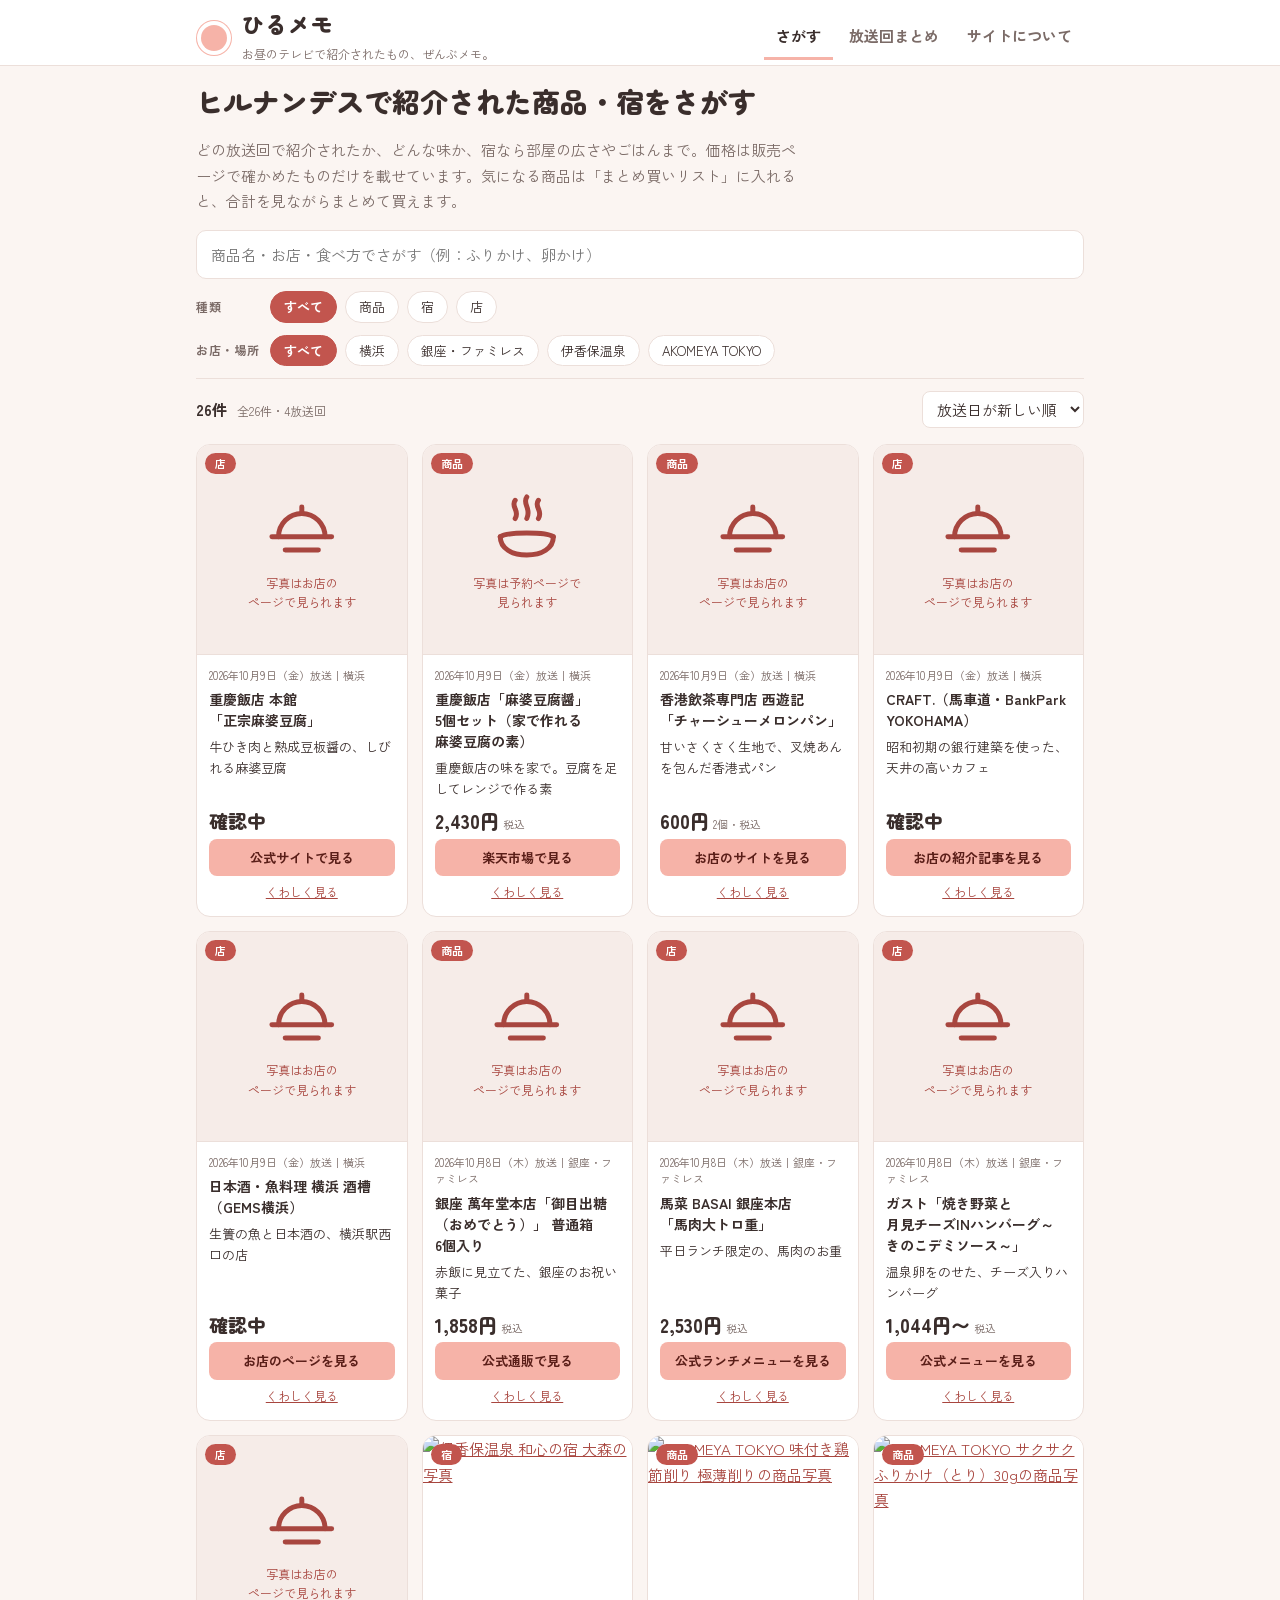
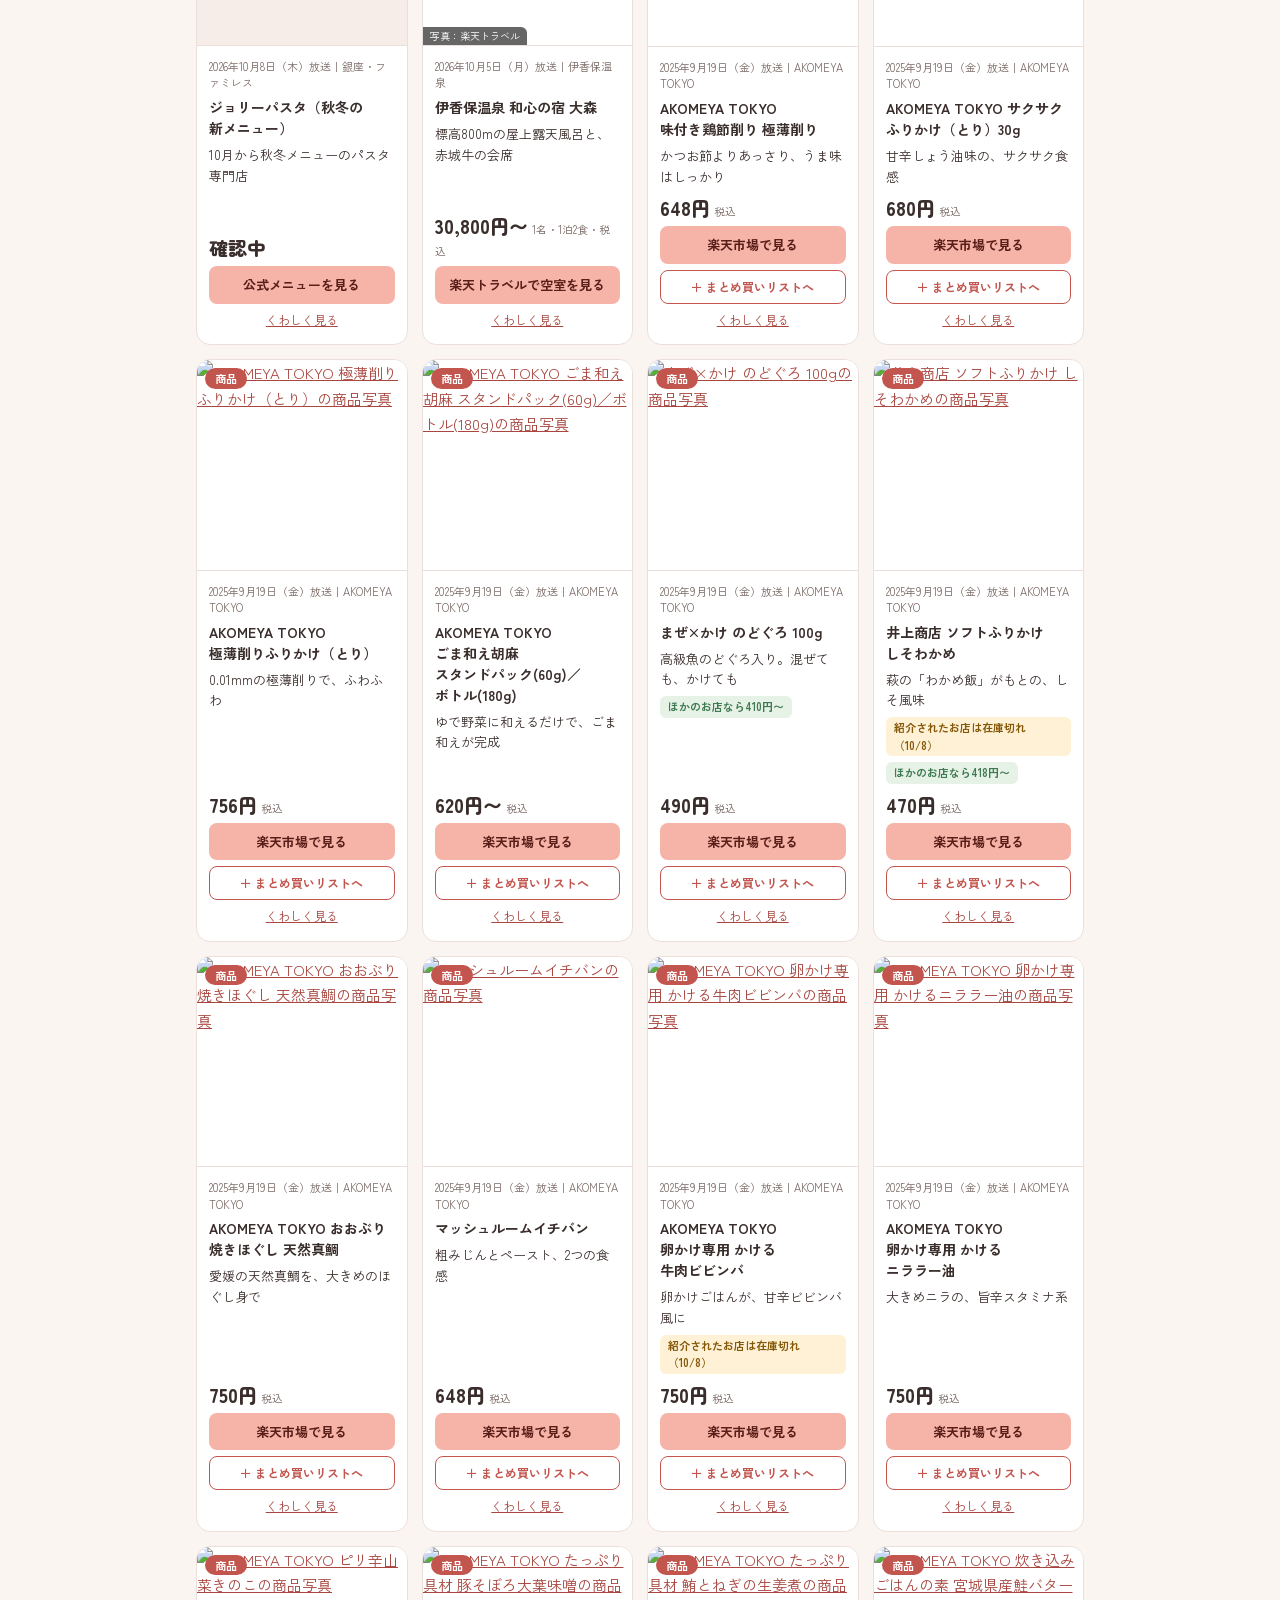
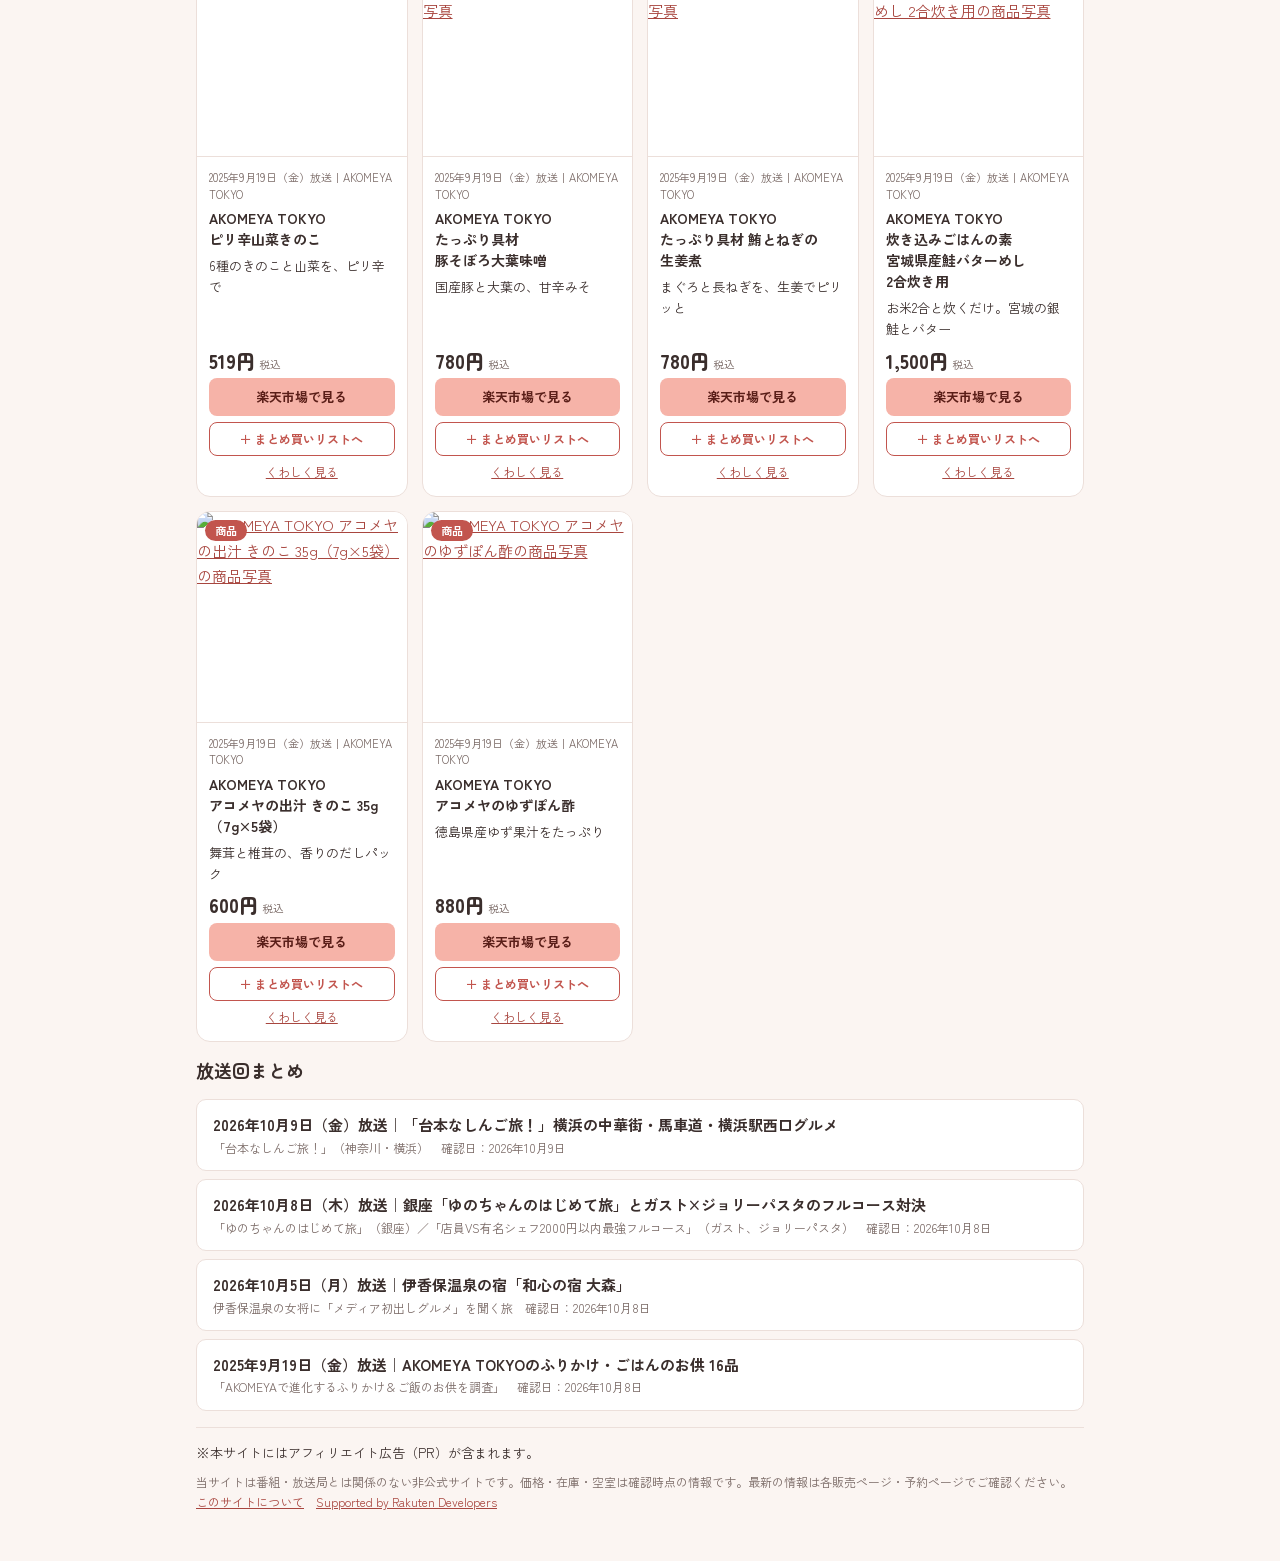
==== site/index.html @ a5cae034 "Add files via upload" ====
<!doctype html>
<html lang="ja">
<head>
<meta charset="utf-8">
<meta name="viewport" content="width=device-width,initial-scale=1">
<title>ひるメモ｜ヒルナンデスで紹介された商品・宿まとめ</title>
<meta name="description" content="「ヒルナンデス！」で紹介された商品や宿を、放送回・お店・種類でさがせる非公式のまとめサイトです。どんな味か、宿の部屋の広さやごはんまで、販売ページで確認して掲載しています。">
<link rel="canonical" href="https://hirumemo.com/">
<meta property="og:type" content="website">
<meta property="og:site_name" content="ひるメモ">
<meta property="og:locale" content="ja_JP">
<meta property="og:title" content="ひるメモ｜ヒルナンデスで紹介された商品・宿まとめ">
<meta property="og:description" content="「ヒルナンデス！」で紹介された商品や宿を、放送回・お店・種類でさがせる非公式のまとめサイトです。どんな味か、宿の部屋の広さやごはんまで、販売ページで確認して掲載しています。">
<meta property="og:url" content="https://hirumemo.com/">
<meta name="twitter:card" content="summary_large_image">
<meta name="twitter:title" content="ひるメモ｜ヒルナンデスで紹介された商品・宿まとめ">
<meta name="twitter:description" content="「ヒルナンデス！」で紹介された商品や宿を、放送回・お店・種類でさがせる非公式のまとめサイトです。どんな味か、宿の部屋の広さやごはんまで、販売ページで確認して掲載しています。">
<meta property="og:image" content="https://img.travel.rakuten.co.jp/share/HOTEL/10737/10737.jpg">
<meta name="twitter:image" content="https://img.travel.rakuten.co.jp/share/HOTEL/10737/10737.jpg">
<meta name="theme-color" content="#f6a700">
<link rel="icon" href="data:image/svg+xml,%3Csvg xmlns='http://www.w3.org/2000/svg' viewBox='0 0 64 64'%3E%3Ccircle cx='32' cy='32' r='28' fill='%23f6a700'/%3E%3Ctext x='32' y='43' font-size='30' text-anchor='middle' fill='%23fff' font-family='sans-serif' font-weight='900'%3E%E3%81%B2%3C/text%3E%3C/svg%3E">
<link rel="alternate" type="application/rss+xml" title="ひるメモ 新着" href="https://hirumemo.com/feed.xml">

<link rel="preconnect" href="https://fonts.googleapis.com">
<link rel="preconnect" href="https://fonts.gstatic.com" crossorigin>
<link rel="stylesheet" href="https://fonts.googleapis.com/css2?family=Zen+Maru+Gothic:wght@700;900&family=Zen+Kaku+Gothic+New:wght@400;500;700&display=swap">
<style>html{color-scheme:light}body{margin:0}img{max-width:100%}
/* Single light look by choice: the page keeps its cream-and-coral palette in dark mode too. */
/* Layout: sticky masthead with two views (さがす = filterable catalogue rows, 放送回まとめ = one article per broadcast); single centered column, rows stack on phones. */
:root{
  --bg:#FBF5F2; --surface:#FFFFFF; --ink:#3A2E2C; --muted:#7B6B67; --line:#ECDFDA;
  --accent:#F6B3A8; --accent-ink:#5A1E18; --link:#A8463F; --strong:#C2554E; --strong-ink:#FFFFFF;
  --ok:#3F7A52; --ok-bg:#E7F2E6; --warn:#84590A; --warn-bg:#FFF1D6; --chip:#F6ECE8;
  --display:"Zen Maru Gothic","Hiragino Maru Gothic ProN","Hiragino Sans","Yu Gothic",sans-serif;
  --body:"Zen Kaku Gothic New","Hiragino Sans","Yu Gothic","Meiryo",sans-serif;
}
*{box-sizing:border-box}
body{background:var(--bg);color:var(--ink);font-family:var(--body);font-size:15px;line-height:1.7}
a{color:var(--link)}
button,select,input{font:inherit;color:inherit}
:focus-visible{outline:3px solid var(--link);outline-offset:2px}

.mast{position:sticky;top:env(safe-area-inset-top,0px);z-index:5;background:var(--surface);border-bottom:1px solid var(--line)}
.mast-in{max-width:920px;margin:0 auto;padding-inline:16px;padding-block:10px 0;display:flex;flex-wrap:wrap;align-items:center;gap:6px 20px}
.brand{display:flex;align-items:center;gap:10px;min-width:0}
.sun{width:26px;height:26px;margin:5px;border-radius:50%;background:var(--accent);flex:none;box-shadow:0 0 0 4px var(--surface),0 0 0 5px var(--accent)}
h1,h2,.name{word-break:auto-phrase}
.brand b{font-family:var(--display);font-weight:900;font-size:22px;letter-spacing:.04em;line-height:1.2}
.brand span{color:var(--muted);font-size:12px}
.tabs{display:flex;gap:4px;margin-left:auto}
.tab{background:none;border:0;border-bottom:3px solid transparent;padding:8px 12px 9px;cursor:pointer;font-weight:700;color:var(--muted)}
.tab[aria-selected="true"]{color:var(--ink);border-bottom-color:var(--accent)}

.wrap{max-width:920px;margin:0 auto;padding-inline:16px;padding-block:16px 48px;display:flex;flex-direction:column;gap:16px}
.demo{background:var(--warn-bg);color:var(--warn);border-radius:8px;padding:10px 14px;font-size:13px;line-height:1.6}
.demo b{font-weight:700}
.pr{color:var(--muted);font-size:12px}

h1{font-family:var(--display);font-weight:900;font-size:clamp(20px,4.6vw,28px);line-height:1.4;margin:0;text-wrap:balance}
h2{font-family:var(--display);font-weight:700;font-size:18px;line-height:1.4;margin:0;text-wrap:balance}
.lead{margin:0;color:var(--muted);max-width:40em}

.tools{display:flex;flex-direction:column;gap:12px}
.search{width:100%;padding:11px 14px;border:1px solid var(--line);border-radius:10px;background:var(--surface)}
.frow{display:flex;flex-wrap:wrap;align-items:center;gap:8px}
.flabel{font-size:12px;color:var(--muted);font-weight:700;letter-spacing:.06em;flex:none;width:5.5em}
.chip{border:1px solid var(--line);background:var(--surface);border-radius:999px;padding:5px 13px;cursor:pointer;font-size:13px;line-height:1.5}
.chip[aria-pressed="true"]{background:var(--strong);color:var(--strong-ink);border-color:var(--strong);font-weight:700}
.bar{display:flex;flex-wrap:wrap;align-items:center;justify-content:space-between;gap:8px 16px;border-top:1px solid var(--line);padding-top:12px}
.count{font-weight:700}
.count small{font-weight:400;color:var(--muted);font-size:12px;margin-left:6px}
.sort{padding:6px 10px;border:1px solid var(--line);border-radius:8px;background:var(--surface)}

.list{list-style:none;margin:0;padding:0;background:var(--surface);border:1px solid var(--line);border-radius:12px;overflow:hidden}
.item{display:grid;grid-template-columns:72px minmax(0,1fr) auto;gap:10px 16px;padding:14px 16px;border-top:1px solid var(--line);align-items:center}
.item:first-child{border-top:0}
.thumb{width:72px;aspect-ratio:1;border-radius:10px;background:var(--chip);color:var(--link);display:grid;place-items:center;flex:none;align-self:start}
.thumb svg{width:56%;height:56%}
.block-head{display:flex;gap:12px;align-items:center}
.block-head h3{min-width:0}
.item-main{min-width:0;display:flex;flex-direction:column;gap:4px}
.name{font-weight:700;font-size:16px;line-height:1.5;overflow-wrap:anywhere}
.meta{display:flex;flex-wrap:wrap;gap:2px 12px;color:var(--muted);font-size:13px}
.badges{display:flex;flex-wrap:wrap;gap:6px;margin-top:2px}
.badge{font-size:12px;line-height:1.5;padding:1px 9px;border-radius:999px;background:var(--chip);color:var(--ink)}
.badge.ok{background:var(--ok-bg);color:var(--ok)}
.badge.wait{background:var(--warn-bg);color:var(--warn)}
.item-side{display:flex;flex-direction:column;align-items:flex-end;gap:8px}
.price{font-family:var(--display);font-weight:900;font-size:20px;font-variant-numeric:tabular-nums;line-height:1.2;white-space:nowrap}
.price small{font-family:var(--body);font-weight:400;font-size:11px;color:var(--muted);margin-left:4px}
.price.none{font-family:var(--body);font-weight:500;font-size:13px;color:var(--muted)}
.acts{display:flex;flex-wrap:wrap;gap:8px;justify-content:flex-end}
.btn{display:inline-block;background:var(--accent);color:var(--accent-ink);font-weight:700;font-size:13px;text-decoration:none;border:0;border-radius:8px;padding:7px 14px;cursor:pointer;line-height:1.5}
.btn.ghost{background:none;color:var(--link);border:1px solid var(--line)}
.btn.off{background:var(--chip);color:var(--muted);cursor:default}
.empty{background:var(--surface);border:1px dashed var(--line);border-radius:12px;padding:28px 16px;text-align:center;color:var(--muted);display:flex;flex-direction:column;gap:12px;align-items:center}

.pick{display:flex;flex-wrap:wrap;align-items:center;gap:8px}
.pick label{font-size:12px;color:var(--muted);font-weight:700;letter-spacing:.06em}
.pick select{padding:8px 10px;border:1px solid var(--line);border-radius:8px;background:var(--surface);max-width:100%}
.article{background:var(--surface);border:1px solid var(--line);border-radius:12px;padding:22px 20px 26px;display:flex;flex-direction:column;gap:18px}
.article p{margin:0;max-width:40em}
.tbl{overflow-x:auto;border:1px solid var(--line);border-radius:8px}
table{border-collapse:collapse;width:100%;min-width:460px;font-size:14px}
th,td{text-align:left;padding:8px 12px;border-top:1px solid var(--line);vertical-align:top}
thead th{border-top:0;background:var(--chip);font-size:12px;letter-spacing:.06em;color:var(--muted)}
td.num{font-variant-numeric:tabular-nums;white-space:nowrap}
.block{border-top:1px solid var(--line);padding-top:16px;display:flex;flex-direction:column;gap:8px}
.block h3{font-size:16px;font-weight:700;margin:0;line-height:1.5;overflow-wrap:anywhere}
.block ul{margin:0;padding-left:1.2em}
.todo{color:var(--muted);font-style:normal;background:var(--chip);border-radius:4px;padding:0 6px}
.sample{border:1px dashed var(--line);border-radius:8px;padding:12px 14px;font-size:13px;color:var(--muted);display:flex;flex-direction:column;gap:4px}
.sample b{color:var(--ink)}
.note{font-size:12px;color:var(--muted)}
footer{color:var(--muted);font-size:12px;border-top:1px solid var(--line);padding-top:14px}

@media (max-width:600px){
  .tabs{margin-left:0;width:100%}
  .tab{flex:1}
  .item{grid-template-columns:64px minmax(0,1fr)}
  .thumb{width:64px}
  .item-side{grid-column:1/-1;flex-direction:row;align-items:center;justify-content:space-between;flex-wrap:wrap}
  .flabel{width:100%}
  .article{padding:18px 14px 22px}
}
@media (prefers-reduced-motion:no-preference){ .chip,.btn,.tab{transition:background-color .12s,color .12s,border-color .12s} }

[hidden]{display:none!important}
.crumbs{font-size:12px;color:var(--muted)}
.crumbs a{color:var(--muted)}
.mast a.brand{color:inherit;text-decoration:none}
.navlinks{display:flex;gap:4px;margin-left:auto;flex-wrap:wrap}
.navlinks a{padding:8px 12px 9px;font-weight:700;color:var(--muted);text-decoration:none;border-bottom:3px solid transparent}
.navlinks a[aria-current="page"]{color:var(--ink);border-bottom-color:var(--accent)}
.blist{list-style:none;margin:0;padding:0;display:flex;flex-direction:column;gap:8px}
.blist a{display:block;background:var(--surface);border:1px solid var(--line);border-radius:10px;padding:12px 16px;text-decoration:none;color:var(--ink);font-weight:700}
.blist small{display:block;font-weight:400;color:var(--muted);font-size:12px}
.prose{background:var(--surface);border:1px solid var(--line);border-radius:12px;padding:22px 20px;display:flex;flex-direction:column;gap:14px}
.prose p,.prose ul{margin:0;max-width:40em}

/* catalogue: photo-first cards */
.cards{list-style:none;margin:0;padding:0;display:grid;grid-template-columns:repeat(auto-fill,minmax(200px,1fr));gap:14px}
.card{background:var(--surface);border:1px solid var(--line);border-radius:14px;overflow:hidden;display:flex;flex-direction:column;min-width:0}
.ph{display:block;aspect-ratio:1;background:#fff;border-bottom:1px solid var(--line);position:relative}
.ph img{width:100%;height:100%;object-fit:contain;display:block}
.ph.none{background:var(--chip);color:var(--link);display:grid;place-items:center;text-decoration:none;text-align:center;font-size:12px;line-height:1.6}
.ph.none svg{width:38%;height:auto;display:block;margin:0 auto 6px}
.kind{position:absolute;left:8px;top:8px;background:var(--strong);color:var(--strong-ink);font-size:11px;font-weight:700;border-radius:999px;padding:1px 10px;line-height:1.7}
.card-b{padding:12px 12px 14px;display:flex;flex-direction:column;gap:6px;flex:1;min-width:0}
.ep{font-size:11px;color:var(--muted);line-height:1.5}
.card .name{font-size:14px;line-height:1.5}
.card .name a{color:inherit;text-decoration:none}
.catch{font-size:13px;line-height:1.6;color:var(--ink);margin:0}
.card .price{font-size:19px;margin-top:auto;padding-top:4px;white-space:normal}
.cond{font-size:11px;color:var(--muted);line-height:1.5}
.card .btn{text-align:center;padding:9px 10px}
.more{font-size:12px;text-align:center}

/* article */
.epbox{background:var(--chip);border-radius:12px;padding:14px 16px;display:flex;flex-direction:column;gap:8px}
.epbox h2{font-size:15px}
dl.kv{margin:0;display:grid;grid-template-columns:auto minmax(0,1fr);gap:4px 14px;font-size:14px}
dl.kv dt{color:var(--muted);font-weight:700;font-size:12px;letter-spacing:.04em;padding-top:2px;white-space:nowrap}
dl.kv dd{margin:0;min-width:0;overflow-wrap:anywhere}
.block{display:grid;grid-template-columns:300px minmax(0,1fr);gap:18px;align-items:start;padding-top:20px}
.block .ph{border:1px solid var(--line);border-radius:14px;overflow:hidden}
.block-b{display:flex;flex-direction:column;gap:10px;min-width:0}
.block h3{font-family:var(--display);font-size:18px;line-height:1.5}
.block .catch{font-weight:700;font-size:15px;color:var(--strong)}
.block p{max-width:38em}
.eat{display:flex;flex-wrap:wrap;gap:6px;align-items:center}
.eat b{font-size:12px;color:var(--muted);letter-spacing:.04em;margin-right:2px}
.eat span{background:var(--ok-bg);color:var(--ok);border-radius:999px;padding:1px 10px;font-size:12px;line-height:1.7}
.said{border-left:4px solid var(--accent);background:var(--bg);border-radius:0 8px 8px 0;padding:8px 12px;font-size:13px}
.buyrow{display:flex;flex-wrap:wrap;align-items:center;gap:10px 16px}
.btn.big{font-size:15px;padding:11px 22px;background:var(--strong);color:var(--strong-ink)}
.sub{font-weight:700;font-size:13px;color:var(--muted);letter-spacing:.04em;margin-top:4px}
.article table{min-width:0}
.block td:first-child{min-width:4.6em}
.block.nophoto{grid-template-columns:1fr}
.block{scroll-margin-top:84px}
.ph.cover img{object-fit:cover}
.kakaku{border:1px solid var(--line);border-radius:12px;padding:12px 14px;display:flex;flex-direction:column;gap:8px;background:var(--bg)}
.kakaku h4{margin:0;font-size:13px;font-weight:700;letter-spacing:.04em;color:var(--muted)}
.kakaku ul{list-style:none;margin:0;padding:0;display:flex;flex-direction:column;gap:6px}
.kakaku li{display:grid;grid-template-columns:minmax(0,1fr) auto;gap:2px 10px;align-items:center;background:var(--surface);border:1px solid var(--line);border-radius:10px;padding:8px 10px}
.kakaku li .p{grid-column:1;grid-row:1}
.kakaku li .shopnm{grid-column:1;grid-row:2}
.kakaku li a{grid-column:2;grid-row:1/3}
.kakaku .p{font-family:var(--display);font-weight:900;font-size:17px;white-space:nowrap}
.kakaku .p small{font-family:var(--body);font-weight:400;font-size:11px;color:var(--muted);margin-left:4px}
.kakaku .shopnm{font-size:12px;line-height:1.5;min-width:0;overflow-wrap:anywhere}
.kakaku .tag{display:inline-block;white-space:nowrap;font-size:11px;font-weight:700;border-radius:999px;padding:0 8px;line-height:1.7;background:var(--ok-bg);color:var(--ok);margin-right:4px}
.kakaku .tag.off{background:var(--warn-bg);color:var(--warn)}
.kakaku .tag.tv{background:var(--chip);color:var(--ink)}
.kakaku li.gone{opacity:.6}
.kakaku p{font-size:13px}
.mark{font-size:11px;font-weight:700;border-radius:6px;padding:2px 8px;line-height:1.6;align-self:flex-start}
.mark.gone{background:var(--warn-bg);color:var(--warn)}
.mark.alt{background:var(--ok-bg);color:var(--ok);text-decoration:none}
.kotsu{margin:0;padding-left:1.2em;font-size:14px;display:flex;flex-direction:column;gap:4px}
.credit{position:absolute;left:0;bottom:0;background:rgba(0,0,0,.6);color:#fff;font-size:10px;line-height:1.6;padding:1px 7px;border-radius:0 6px 0 0}
.phs{display:flex;flex-direction:column;gap:10px;min-width:0}
.block .ph.land{aspect-ratio:16/9}
.prnote{margin:0 0 8px;font-size:13px;color:var(--ink)}
/* まとめ買いリスト */
.add{border:1px solid var(--strong);background:var(--surface);color:var(--strong);font-weight:700;font-size:12px;border-radius:8px;padding:7px 8px;cursor:pointer;line-height:1.5}
.add[aria-pressed="true"]{background:var(--ok-bg);border-color:var(--ok);color:var(--ok)}
.bulk{background:var(--warn-bg);border-radius:12px;padding:14px 16px;display:flex;flex-direction:column;gap:8px}
.bulk h2{font-size:15px}
.bulk p{margin:0;font-size:14px}
.cartbar{position:fixed;left:0;right:0;bottom:0;z-index:8;background:var(--ink);color:#fff;padding:10px 16px calc(10px + env(safe-area-inset-bottom,0px));display:flex;align-items:center;justify-content:center;gap:10px 16px;flex-wrap:wrap}
.cartbar b{font-family:var(--display);font-size:16px}
.cartbar .btn{background:var(--accent);color:var(--accent-ink)}
body.hascart{padding-bottom:76px}
.cartpanel{position:fixed;inset:0;z-index:9;background:rgba(58,46,44,.45);display:flex;align-items:flex-end;justify-content:center}
.cartsheet{background:var(--surface);width:100%;max-width:560px;max-height:86vh;overflow:auto;border-radius:16px 16px 0 0;padding:18px 16px calc(18px + env(safe-area-inset-bottom,0px));display:flex;flex-direction:column;gap:12px}
.carthead{display:flex;align-items:center;justify-content:space-between;gap:12px}
.cartsheet p{margin:0;font-size:13px}
.cartlist{list-style:none;margin:0;padding:0;display:flex;flex-direction:column}
.cartlist li{display:grid;grid-template-columns:64px minmax(0,1fr) auto;gap:10px;align-items:center;padding:10px 0;border-top:1px solid var(--line)}
.cartlist img{width:64px;height:64px;object-fit:contain;border:1px solid var(--line);border-radius:8px;background:#fff}
.cartlist .nm{font-size:13px;font-weight:700;line-height:1.5}
.cartlist .pr2{font-size:13px;color:var(--muted)}
.cartlist .ops{display:flex;flex-direction:column;gap:6px;align-items:stretch;text-align:center}
.cartlist .seen{font-size:11px;color:var(--ok)}
.x{background:none;border:0;color:var(--muted);font-size:12px;text-decoration:underline;cursor:pointer;padding:2px}
.carttotal{display:flex;justify-content:space-between;align-items:baseline;border-top:2px solid var(--ink);padding-top:10px;font-weight:700}
@media (max-width:720px){.block{grid-template-columns:1fr}.block .ph{max-width:340px;width:100%;margin:0 auto}}
@media (max-width:600px){
  .navlinks{margin-left:0;width:100%}.navlinks a{flex:1;text-align:center;white-space:nowrap;font-size:14px;padding-inline:4px}
  .cards{grid-template-columns:repeat(2,minmax(0,1fr));gap:10px}
  .card-b{padding:10px 10px 12px}
  .card .price{font-size:17px}
}
</style>
</head>
<body>
<header class="mast"><div class="mast-in">
<a class="brand" href="./"><div class="sun" aria-hidden="true"></div><div><b>ひるメモ</b><br><span>お昼のテレビで紹介されたもの、ぜんぶメモ。</span></div></a>
<nav class="navlinks" aria-label="メニュー"><a href="./" aria-current="page">さがす</a><a href="./#kai">放送回まとめ</a><a href="about.html">サイトについて</a></nav>
</div></header>
<div class="wrap">
<main style="display:flex;flex-direction:column;gap:16px">
<h1>ヒルナンデスで紹介された商品・宿をさがす</h1>
<p class="lead">どの放送回で紹介されたか、どんな味か、宿なら部屋の広さやごはんまで。価格は販売ページで確かめたものだけを載せています。気になる商品は「まとめ買いリスト」に入れると、合計を見ながらまとめて買えます。</p>
<div class="tools">
<input class="search" id="q" type="search" placeholder="商品名・お店・食べ方でさがす（例：ふりかけ、卵かけ）" aria-label="キーワードでさがす">
<div class="frow"><span class="flabel">種類</span><button class="chip" data-f="kind" data-v="" aria-pressed="true">すべて</button><button class="chip" data-f="kind" data-v="商品" aria-pressed="false">商品</button><button class="chip" data-f="kind" data-v="宿" aria-pressed="false">宿</button><button class="chip" data-f="kind" data-v="店" aria-pressed="false">店</button></div>
<div class="frow"><span class="flabel">お店・場所</span><button class="chip" data-f="shop" data-v="" aria-pressed="true">すべて</button><button class="chip" data-f="shop" data-v="横浜" aria-pressed="false">横浜</button><button class="chip" data-f="shop" data-v="銀座・ファミレス" aria-pressed="false">銀座・ファミレス</button><button class="chip" data-f="shop" data-v="伊香保温泉" aria-pressed="false">伊香保温泉</button><button class="chip" data-f="shop" data-v="AKOMEYA TOKYO" aria-pressed="false">AKOMEYA TOKYO</button></div>
<div class="bar"><div class="count" id="count" aria-live="polite">26件 <small>全26件・4放送回</small></div>
<select class="sort" id="sort" aria-label="並び順"><option value="new">放送日が新しい順</option><option value="low">価格が安い順</option><option value="high">価格が高い順</option></select></div>
</div>
<ul class="cards" id="list">
<li class="card" data-kind="店" data-shop="横浜" data-date="2026-10-09" data-price="0" data-text="重慶飯店 本館「正宗麻婆豆腐」 横浜 横浜グルメ 牛ひき肉と熟成豆板醤の、しびれる麻婆豆腐 叩いて挽いた牛肉と、長く熟成させた豆板醤・唐辛子を油でじっくり煮て香りを出した麻婆豆腐です。しびれと辛さのあとに濃いうま味が続く味で、もとは本館の裏メニューだったものが常連に広まり、今は本館と新館で食べられます。 白いごはんと一緒に 炒飯にかけて（常連の食べ方）">
<a class="ph none" href="https://www.jukeihanten.com/menu/5103/" target="_blank" rel="noopener"><span><svg viewBox="0 0 48 48" aria-hidden="true" fill="none" stroke="currentColor" stroke-width="3" stroke-linecap="round"><path d="M6 30h36"/><path d="M10 30a14 14 0 0 1 28 0"/><path d="M24 12v4"/><path d="M14 38h20"/></svg>写真はお店の<br>ページで見られます</span><span class="kind">店</span></a>
<div class="card-b"><div class="ep">2026年10月9日（金）放送｜横浜</div>
<div class="name"><a href="20261009-yokohama-shingo.html#i1">重慶飯店 本館「正宗麻婆豆腐」</a></div>
<p class="catch">牛ひき肉と熟成豆板醤の、しびれる麻婆豆腐</p>

<div class="price">確認中<small></small></div>
<a class="btn" href="https://www.jukeihanten.com/menu/5103/" target="_blank" rel="noopener">公式サイトで見る</a>

<a class="more" href="20261009-yokohama-shingo.html#i1">くわしく見る</a></div>
</li>
<li class="card" data-kind="商品" data-shop="横浜" data-date="2026-10-09" data-price="2430" data-text="重慶飯店「麻婆豆腐醤」5個セット（家で作れる麻婆豆腐の素） 横浜 横浜グルメ 重慶飯店の味を家で。豆腐を足してレンジで作る素 放送で出た麻婆豆腐そのものではありませんが、重慶飯店が出している麻婆豆腐の素です。豆腐一丁を足して電子レンジで作れて、山椒のしびれと唐辛子の辛さがあります。お店の正宗麻婆豆腐は牛肉を使いますが、この素は豚肉入りなので、まったく同じ味ではありません。 豆腐一丁を足してレンジで 茄子の炒め物に 炒飯に">
<a class="ph none" href="https://hb.afl.rakuten.co.jp/ichiba/584a3b37.2a4108aa.584a3b38.a1b9d8be/?pc=https%3A%2F%2Fitem.rakuten.co.jp%2Fjukeihanten%2F3211019%2F" target="_blank" rel="nofollow sponsored noopener"><span><svg viewBox="0 0 48 48" aria-hidden="true" fill="none" stroke="currentColor" stroke-width="3" stroke-linecap="round"><path d="M8 30c0 7 7 11 16 11s16-4 16-11"/><path d="M8 30c4-3 28-3 32 0"/><path d="M17 8c-3 4 3 6 0 11M24 6c-3 4 3 7 0 13M31 8c-3 4 3 6 0 11"/></svg>写真は予約ページで<br>見られます</span><span class="kind">商品</span></a>
<div class="card-b"><div class="ep">2026年10月9日（金）放送｜横浜</div>
<div class="name"><a href="20261009-yokohama-shingo.html#i2">重慶飯店「麻婆豆腐醤」5個セット（家で作れる麻婆豆腐の素）</a></div>
<p class="catch">重慶飯店の味を家で。豆腐を足してレンジで作る素</p>

<div class="price">2,430円<small>税込</small></div>
<a class="btn" href="https://hb.afl.rakuten.co.jp/ichiba/584a3b37.2a4108aa.584a3b38.a1b9d8be/?pc=https%3A%2F%2Fitem.rakuten.co.jp%2Fjukeihanten%2F3211019%2F" target="_blank" rel="nofollow sponsored noopener">楽天市場で見る</a>

<a class="more" href="20261009-yokohama-shingo.html#i2">くわしく見る</a></div>
</li>
<li class="card" data-kind="商品" data-shop="横浜" data-date="2026-10-09" data-price="600" data-text="香港飲茶専門店 西遊記「チャーシューメロンパン」 横浜 横浜グルメ 甘いさくさく生地で、叉焼あんを包んだ香港式パン メロンパンのような甘くさくさくした生地で、とろりと煮込んだ叉焼のあんを包んで焼いた点心です。店内で生地から手作りし、1階の入口で焼きたてを売っています。中華街の食べ歩きにぴったりです。 焼きたてを食べ歩きで 持ち帰って家で">
<a class="ph none" href="https://saiyuki.co.jp/" target="_blank" rel="noopener"><span><svg viewBox="0 0 48 48" aria-hidden="true" fill="none" stroke="currentColor" stroke-width="3" stroke-linecap="round"><path d="M6 30h36"/><path d="M10 30a14 14 0 0 1 28 0"/><path d="M24 12v4"/><path d="M14 38h20"/></svg>写真はお店の<br>ページで見られます</span><span class="kind">商品</span></a>
<div class="card-b"><div class="ep">2026年10月9日（金）放送｜横浜</div>
<div class="name"><a href="20261009-yokohama-shingo.html#i3">香港飲茶専門店 西遊記「チャーシューメロンパン」</a></div>
<p class="catch">甘いさくさく生地で、叉焼あんを包んだ香港式パン</p>

<div class="price">600円<small>2個・税込</small></div>
<a class="btn" href="https://saiyuki.co.jp/" target="_blank" rel="noopener">お店のサイトを見る</a>

<a class="more" href="20261009-yokohama-shingo.html#i3">くわしく見る</a></div>
</li>
<li class="card" data-kind="店" data-shop="横浜" data-date="2026-10-09" data-price="0" data-text="craft.（馬車道・bankpark yokohama） 横浜 横浜グルメ 昭和初期の銀行建築を使った、天井の高いカフェ 旧第一銀行横浜支店（横浜市認定歴史的建造物）を使ったカフェで、2層吹き抜けの高い天井と8本の円柱、アーチ型の大きな窓が特徴です。工芸品のセレクトショップやギャラリーも同じ建物に入っています。 馬車道散歩の休憩に スコーンとお茶のセットで">
<a class="ph none" href="https://co-trip.jp/article/713553" target="_blank" rel="noopener"><span><svg viewBox="0 0 48 48" aria-hidden="true" fill="none" stroke="currentColor" stroke-width="3" stroke-linecap="round"><path d="M6 30h36"/><path d="M10 30a14 14 0 0 1 28 0"/><path d="M24 12v4"/><path d="M14 38h20"/></svg>写真はお店の<br>ページで見られます</span><span class="kind">店</span></a>
<div class="card-b"><div class="ep">2026年10月9日（金）放送｜横浜</div>
<div class="name"><a href="20261009-yokohama-shingo.html#i4">CRAFT.（馬車道・BankPark YOKOHAMA）</a></div>
<p class="catch">昭和初期の銀行建築を使った、天井の高いカフェ</p>

<div class="price">確認中<small></small></div>
<a class="btn" href="https://co-trip.jp/article/713553" target="_blank" rel="noopener">お店の紹介記事を見る</a>

<a class="more" href="20261009-yokohama-shingo.html#i4">くわしく見る</a></div>
</li>
<li class="card" data-kind="店" data-shop="横浜" data-date="2026-10-09" data-price="0" data-text="日本酒・魚料理 横浜 酒槽（gems横浜） 横浜 横浜グルメ 生簀の魚と日本酒の、横浜駅西口の店 生簀の活魚、炉端焼き、土鍋の炊き込みごはんに、全国の蔵元の日本酒を合わせるお店です。放送では、かわはぎの活け造りや、いくらの土鍋御飯が登場しました。個室は最大12名まで使えます。 魚に日本酒を合わせる夜の食事に 個室での集まりに（最大12名）">
<a class="ph none" href="https://www.gems-portal.com/yokohama/shop/sakafune.html" target="_blank" rel="noopener"><span><svg viewBox="0 0 48 48" aria-hidden="true" fill="none" stroke="currentColor" stroke-width="3" stroke-linecap="round"><path d="M6 30h36"/><path d="M10 30a14 14 0 0 1 28 0"/><path d="M24 12v4"/><path d="M14 38h20"/></svg>写真はお店の<br>ページで見られます</span><span class="kind">店</span></a>
<div class="card-b"><div class="ep">2026年10月9日（金）放送｜横浜</div>
<div class="name"><a href="20261009-yokohama-shingo.html#i5">日本酒・魚料理 横浜 酒槽（GEMS横浜）</a></div>
<p class="catch">生簀の魚と日本酒の、横浜駅西口の店</p>

<div class="price">確認中<small></small></div>
<a class="btn" href="https://www.gems-portal.com/yokohama/shop/sakafune.html" target="_blank" rel="noopener">お店のページを見る</a>

<a class="more" href="20261009-yokohama-shingo.html#i5">くわしく見る</a></div>
</li>
<li class="card" data-kind="商品" data-shop="銀座・ファミレス" data-date="2026-10-08" data-price="1858" data-text="銀座 萬年堂本店「御目出糖（おめでとう）」 普通箱 6個入り 銀座・ファミレス 和菓子・グルメ 赤飯に見立てた、銀座のお祝い菓子 こしあんに餅粉などの米粉を混ぜてそぼろ状にし、蜜漬けの大納言小豆を散らして蒸し上げた和菓子です。元禄のころから伝わる菓子を赤飯に見立てたもので、もちもちした食感が特徴。日持ちは発送日から5日なので、お祝いの手土産向きです。 蒸し器で約1分温め直す 電子レンジで約15秒温め直す お祝いの手土産に">
<a class="ph none" href="https://ginmannendou.shop24.makeshop.jp/shopdetail/000000000001/ct7/page1/price/" target="_blank" rel="noopener"><span><svg viewBox="0 0 48 48" aria-hidden="true" fill="none" stroke="currentColor" stroke-width="3" stroke-linecap="round"><path d="M6 30h36"/><path d="M10 30a14 14 0 0 1 28 0"/><path d="M24 12v4"/><path d="M14 38h20"/></svg>写真はお店の<br>ページで見られます</span><span class="kind">商品</span></a>
<div class="card-b"><div class="ep">2026年10月8日（木）放送｜銀座・ファミレス</div>
<div class="name"><a href="20261008-ginza-gusto-jollypasta.html#i1">銀座 萬年堂本店「御目出糖（おめでとう）」 普通箱 6個入り</a></div>
<p class="catch">赤飯に見立てた、銀座のお祝い菓子</p>

<div class="price">1,858円<small>税込</small></div>
<a class="btn" href="https://ginmannendou.shop24.makeshop.jp/shopdetail/000000000001/ct7/page1/price/" target="_blank" rel="noopener">公式通販で見る</a>

<a class="more" href="20261008-ginza-gusto-jollypasta.html#i1">くわしく見る</a></div>
</li>
<li class="card" data-kind="店" data-shop="銀座・ファミレス" data-date="2026-10-08" data-price="2530" data-text="馬菜 basai 銀座本店「馬肉大トロ重」 銀座・ファミレス 和菓子・グルメ 平日ランチ限定の、馬肉のお重 銀座3丁目の馬肉料理店の平日ランチ限定メニューで、サラダ・香物・お椀が付きます。数に限りがあり、品薄のときは出せない日もあるそうです。お店で食べるだけで、通販はありません。 平日の11:00〜14:30に行く ネット予約で席を取る">
<a class="ph none" href="https://basai-ginza.com/lunch/" target="_blank" rel="noopener"><span><svg viewBox="0 0 48 48" aria-hidden="true" fill="none" stroke="currentColor" stroke-width="3" stroke-linecap="round"><path d="M6 30h36"/><path d="M10 30a14 14 0 0 1 28 0"/><path d="M24 12v4"/><path d="M14 38h20"/></svg>写真はお店の<br>ページで見られます</span><span class="kind">店</span></a>
<div class="card-b"><div class="ep">2026年10月8日（木）放送｜銀座・ファミレス</div>
<div class="name"><a href="20261008-ginza-gusto-jollypasta.html#i2">馬菜 BASAI 銀座本店「馬肉大トロ重」</a></div>
<p class="catch">平日ランチ限定の、馬肉のお重</p>

<div class="price">2,530円<small>税込</small></div>
<a class="btn" href="https://basai-ginza.com/lunch/" target="_blank" rel="noopener">公式ランチメニューを見る</a>

<a class="more" href="20261008-ginza-gusto-jollypasta.html#i2">くわしく見る</a></div>
</li>
<li class="card" data-kind="店" data-shop="銀座・ファミレス" data-date="2026-10-08" data-price="1044" data-text="ガスト「焼き野菜と月見チーズinハンバーグ～きのこデミソース～」 銀座・ファミレス 和菓子・グルメ 温泉卵をのせた、チーズ入りハンバーグ 12種類のチーズを包んだハンバーグに温泉卵をのせ、しめじ入りのデミグラスソースを合わせた一皿です。かぼちゃ、れんこん、パプリカの焼き野菜付き。秋のフェアのメニューで、10月21日までの期間限定です。 温泉卵をくずしてデミソースとからめる 焼き野菜をソースにつけて">
<a class="ph none" href="https://www.skylark.co.jp/gusto/menu/fair3/index.html" target="_blank" rel="noopener"><span><svg viewBox="0 0 48 48" aria-hidden="true" fill="none" stroke="currentColor" stroke-width="3" stroke-linecap="round"><path d="M6 30h36"/><path d="M10 30a14 14 0 0 1 28 0"/><path d="M24 12v4"/><path d="M14 38h20"/></svg>写真はお店の<br>ページで見られます</span><span class="kind">店</span></a>
<div class="card-b"><div class="ep">2026年10月8日（木）放送｜銀座・ファミレス</div>
<div class="name"><a href="20261008-ginza-gusto-jollypasta.html#i3">ガスト「焼き野菜と月見チーズINハンバーグ～きのこデミソース～」</a></div>
<p class="catch">温泉卵をのせた、チーズ入りハンバーグ</p>

<div class="price">1,044円〜<small>税込</small></div>
<a class="btn" href="https://www.skylark.co.jp/gusto/menu/fair3/index.html" target="_blank" rel="noopener">公式メニューを見る</a>

<a class="more" href="20261008-ginza-gusto-jollypasta.html#i3">くわしく見る</a></div>
</li>
<li class="card" data-kind="店" data-shop="銀座・ファミレス" data-date="2026-10-08" data-price="0" data-text="ジョリーパスタ（秋冬の新メニュー） 銀座・ファミレス 和菓子・グルメ 10月から秋冬メニューのパスタ専門店 同じフルコース対決に登場したパスタ専門店です。10月6日から秋冬のグランドメニューに変わり、牛肉100％の粗挽き肉を使うボロネーゼや、スモークサーモン・舞茸・ルッコラのペペロンチーノが加わりました。番組で選ばれたメニューは確認中です。 ">
<a class="ph none" href="https://www.jolly-pasta.co.jp/menu/" target="_blank" rel="noopener"><span><svg viewBox="0 0 48 48" aria-hidden="true" fill="none" stroke="currentColor" stroke-width="3" stroke-linecap="round"><path d="M6 30h36"/><path d="M10 30a14 14 0 0 1 28 0"/><path d="M24 12v4"/><path d="M14 38h20"/></svg>写真はお店の<br>ページで見られます</span><span class="kind">店</span></a>
<div class="card-b"><div class="ep">2026年10月8日（木）放送｜銀座・ファミレス</div>
<div class="name"><a href="20261008-ginza-gusto-jollypasta.html#i4">ジョリーパスタ（秋冬の新メニュー）</a></div>
<p class="catch">10月から秋冬メニューのパスタ専門店</p>

<div class="price">確認中<small></small></div>
<a class="btn" href="https://www.jolly-pasta.co.jp/menu/" target="_blank" rel="noopener">公式メニューを見る</a>

<a class="more" href="20261008-ginza-gusto-jollypasta.html#i4">くわしく見る</a></div>
</li>
<li class="card" data-kind="宿" data-shop="伊香保温泉" data-date="2026-10-05" data-price="30800" data-text="伊香保温泉 和心の宿 大森 伊香保温泉 宿 標高800mの屋上露天風呂と、赤城牛の会席 大正8年（1919年）創業、伊香保温泉の全35室の宿です。屋上の露天風呂は標高およそ800mにあり、赤城山などの山並みを見ながら伊香保の「白銀の湯」に入れます。部屋は10畳の和室から33畳のグループ向けまであり、夕食は群馬の食材を使った会席です。 ">
<a class="ph cover" href="https://hb.afl.rakuten.co.jp/hgc/584eca7f.b482ba06.584eca80.649f3027/?pc=https%3A%2F%2Ftravel.rakuten.co.jp%2FHOTEL%2F10737%2F10737.html&amp;link_type=text&amp;ut=eyJwYWdlIjoidXJsIiwidHlwZSI6InRleHQiLCJjb2wiOjF9" target="_blank" rel="nofollow sponsored noopener"><img src="https://img.travel.rakuten.co.jp/share/HOTEL/10737/10737.jpg" loading="lazy" alt="伊香保温泉 和心の宿 大森の写真"><span class="credit">写真：楽天トラベル</span><span class="kind">宿</span></a>
<div class="card-b"><div class="ep">2026年10月5日（月）放送｜伊香保温泉</div>
<div class="name"><a href="20261005-ikaho-omori.html#i1">伊香保温泉 和心の宿 大森</a></div>
<p class="catch">標高800mの屋上露天風呂と、赤城牛の会席</p>

<div class="price">30,800円〜<small>1名・1泊2食・税込</small></div>
<a class="btn" href="https://hb.afl.rakuten.co.jp/hgc/584eca7f.b482ba06.584eca80.649f3027/?pc=https%3A%2F%2Ftravel.rakuten.co.jp%2FHOTEL%2F10737%2F10737.html&amp;link_type=text&amp;ut=eyJwYWdlIjoidXJsIiwidHlwZSI6InRleHQiLCJjb2wiOjF9" target="_blank" rel="nofollow sponsored noopener">楽天トラベルで空室を見る</a>

<a class="more" href="20261005-ikaho-omori.html#i1">くわしく見る</a></div>
</li>
<li class="card" data-kind="商品" data-shop="AKOMEYA TOKYO" data-date="2025-09-19" data-price="648" data-text="akomeya tokyo 味付き鶏節削り 極薄削り akomeya tokyo ごはんのお供・調味料 かつお節よりあっさり、うま味はしっかり 鹿児島県で作られた「鶏節」に薄く塩味をつけて、ごく薄く削った削り節です。かつお節に比べて淡泊なのに、うま味はしっかり。口当たりが軽いので、いつもの料理にふわっとのせるだけで一品らしくなります。 卵かけごはん サラダ 冷奴 厚揚げ">
<a class="ph" href="https://hb.afl.rakuten.co.jp/ichiba/584a3b37.2a4108aa.584a3b38.a1b9d8be/?pc=https%3A%2F%2Fitem.rakuten.co.jp%2Fakomeyatokyo%2F4977930004063%2F" target="_blank" rel="nofollow sponsored noopener"><img src="https://hbb.afl.rakuten.co.jp/hgb/584a3b37.2a4108aa.584a3b38.a1b9d8be/?me_id=1390601&amp;item_id=10001371&amp;pc=https%3A%2F%2Fthumbnail.image.rakuten.co.jp%2F%400_mall%2Fakomeyatokyo%2Fcabinet%2F10273314%2F4977930004063_1.jpg%3F_ex%3D400x400&amp;s=400x400&amp;t=picttext" width="400" height="400" loading="lazy" alt="AKOMEYA TOKYO 味付き鶏節削り 極薄削りの商品写真" title="[商品価格に関しましては、リンクが作成された時点と現時点で情報が変更されている場合がございます。]"><span class="kind">商品</span></a>
<div class="card-b"><div class="ep">2025年9月19日（金）放送｜AKOMEYA TOKYO</div>
<div class="name"><a href="20250919-akomeya-tokyo.html#i1">AKOMEYA TOKYO 味付き鶏節削り 極薄削り</a></div>
<p class="catch">かつお節よりあっさり、うま味はしっかり</p>

<div class="price">648円<small>税込</small></div>
<a class="btn" href="https://hb.afl.rakuten.co.jp/ichiba/584a3b37.2a4108aa.584a3b38.a1b9d8be/?pc=https%3A%2F%2Fitem.rakuten.co.jp%2Fakomeyatokyo%2F4977930004063%2F" target="_blank" rel="nofollow sponsored noopener">楽天市場で見る</a>
<button class="add" type="button" aria-pressed="false" data-id="4977930004063" data-shop="AKOMEYA TOKYO" data-name="AKOMEYA TOKYO 味付き鶏節削り 極薄削り" data-price="648" data-url="https://hb.afl.rakuten.co.jp/ichiba/584a3b37.2a4108aa.584a3b38.a1b9d8be/?pc=https%3A%2F%2Fitem.rakuten.co.jp%2Fakomeyatokyo%2F4977930004063%2F" data-img="https://hbb.afl.rakuten.co.jp/hgb/584a3b37.2a4108aa.584a3b38.a1b9d8be/?me_id=1390601&amp;item_id=10001371&amp;pc=https%3A%2F%2Fthumbnail.image.rakuten.co.jp%2F%400_mall%2Fakomeyatokyo%2Fcabinet%2F10273314%2F4977930004063_1.jpg%3F_ex%3D400x400&amp;s=400x400&amp;t=picttext">＋ まとめ買いリストへ</button>
<a class="more" href="20250919-akomeya-tokyo.html#i1">くわしく見る</a></div>
</li>
<li class="card" data-kind="商品" data-shop="AKOMEYA TOKYO" data-date="2025-09-19" data-price="680" data-text="akomeya tokyo サクサク ふりかけ（とり）30g akomeya tokyo ごはんのお供・調味料 甘辛しょう油味の、サクサク食感 薄く削った鶏節をしょう油・みりん・砂糖で甘辛く味つけし、すりごまをまぶしたふりかけです。名前のとおりサクサクした食感で、海苔の風味が鶏節の味を引き立てます。 炊きたてごはん おにぎり">
<a class="ph" href="https://hb.afl.rakuten.co.jp/ichiba/584a3b37.2a4108aa.584a3b38.a1b9d8be/?pc=https%3A%2F%2Fitem.rakuten.co.jp%2Fakomeyatokyo%2F4977930004414%2F" target="_blank" rel="nofollow sponsored noopener"><img src="https://hbb.afl.rakuten.co.jp/hgb/584a3b37.2a4108aa.584a3b38.a1b9d8be/?me_id=1390601&amp;item_id=10004392&amp;pc=https%3A%2F%2Fthumbnail.image.rakuten.co.jp%2F%400_mall%2Fakomeyatokyo%2Fcabinet%2F09516418%2Fimgrc0091562033.jpg%3F_ex%3D400x400&amp;s=400x400&amp;t=picttext" width="400" height="400" loading="lazy" alt="AKOMEYA TOKYO サクサク ふりかけ（とり）30gの商品写真" title="[商品価格に関しましては、リンクが作成された時点と現時点で情報が変更されている場合がございます。]"><span class="kind">商品</span></a>
<div class="card-b"><div class="ep">2025年9月19日（金）放送｜AKOMEYA TOKYO</div>
<div class="name"><a href="20250919-akomeya-tokyo.html#i2">AKOMEYA TOKYO サクサク ふりかけ（とり）30g</a></div>
<p class="catch">甘辛しょう油味の、サクサク食感</p>

<div class="price">680円<small>税込</small></div>
<a class="btn" href="https://hb.afl.rakuten.co.jp/ichiba/584a3b37.2a4108aa.584a3b38.a1b9d8be/?pc=https%3A%2F%2Fitem.rakuten.co.jp%2Fakomeyatokyo%2F4977930004414%2F" target="_blank" rel="nofollow sponsored noopener">楽天市場で見る</a>
<button class="add" type="button" aria-pressed="false" data-id="4977930004414" data-shop="AKOMEYA TOKYO" data-name="AKOMEYA TOKYO サクサク ふりかけ（とり）30g" data-price="680" data-url="https://hb.afl.rakuten.co.jp/ichiba/584a3b37.2a4108aa.584a3b38.a1b9d8be/?pc=https%3A%2F%2Fitem.rakuten.co.jp%2Fakomeyatokyo%2F4977930004414%2F" data-img="https://hbb.afl.rakuten.co.jp/hgb/584a3b37.2a4108aa.584a3b38.a1b9d8be/?me_id=1390601&amp;item_id=10004392&amp;pc=https%3A%2F%2Fthumbnail.image.rakuten.co.jp%2F%400_mall%2Fakomeyatokyo%2Fcabinet%2F09516418%2Fimgrc0091562033.jpg%3F_ex%3D400x400&amp;s=400x400&amp;t=picttext">＋ まとめ買いリストへ</button>
<a class="more" href="20250919-akomeya-tokyo.html#i2">くわしく見る</a></div>
</li>
<li class="card" data-kind="商品" data-shop="AKOMEYA TOKYO" data-date="2025-09-19" data-price="756" data-text="akomeya tokyo 極薄削りふりかけ（とり） akomeya tokyo ごはんのお供・調味料 0.01mmの極薄削りで、ふわふわ 0.01mmの薄さに削ったとり節に、海苔とちりめんを合わせたふりかけです。ごはんにのせるとふわふわの口どけ。味つけは控えめで、素材の風味を楽しむタイプです。同じシリーズに「かつお」「いわし」もあります。 熱いごはんにのせて お好みでしょう油をひとたらし">
<a class="ph" href="https://hb.afl.rakuten.co.jp/ichiba/584a3b37.2a4108aa.584a3b38.a1b9d8be/?pc=https%3A%2F%2Fitem.rakuten.co.jp%2Fakomeyatokyo%2F4977930004391%2F" target="_blank" rel="nofollow sponsored noopener"><img src="https://hbb.afl.rakuten.co.jp/hgb/584a3b37.2a4108aa.584a3b38.a1b9d8be/?me_id=1390601&amp;item_id=10004390&amp;pc=https%3A%2F%2Fthumbnail.image.rakuten.co.jp%2F%400_mall%2Fakomeyatokyo%2Fcabinet%2F09516418%2Fimgrc0091555678.jpg%3F_ex%3D400x400&amp;s=400x400&amp;t=picttext" width="400" height="400" loading="lazy" alt="AKOMEYA TOKYO 極薄削りふりかけ（とり）の商品写真" title="[商品価格に関しましては、リンクが作成された時点と現時点で情報が変更されている場合がございます。]"><span class="kind">商品</span></a>
<div class="card-b"><div class="ep">2025年9月19日（金）放送｜AKOMEYA TOKYO</div>
<div class="name"><a href="20250919-akomeya-tokyo.html#i3">AKOMEYA TOKYO 極薄削りふりかけ（とり）</a></div>
<p class="catch">0.01mmの極薄削りで、ふわふわ</p>

<div class="price">756円<small>税込</small></div>
<a class="btn" href="https://hb.afl.rakuten.co.jp/ichiba/584a3b37.2a4108aa.584a3b38.a1b9d8be/?pc=https%3A%2F%2Fitem.rakuten.co.jp%2Fakomeyatokyo%2F4977930004391%2F" target="_blank" rel="nofollow sponsored noopener">楽天市場で見る</a>
<button class="add" type="button" aria-pressed="false" data-id="4977930004391" data-shop="AKOMEYA TOKYO" data-name="AKOMEYA TOKYO 極薄削りふりかけ（とり）" data-price="756" data-url="https://hb.afl.rakuten.co.jp/ichiba/584a3b37.2a4108aa.584a3b38.a1b9d8be/?pc=https%3A%2F%2Fitem.rakuten.co.jp%2Fakomeyatokyo%2F4977930004391%2F" data-img="https://hbb.afl.rakuten.co.jp/hgb/584a3b37.2a4108aa.584a3b38.a1b9d8be/?me_id=1390601&amp;item_id=10004390&amp;pc=https%3A%2F%2Fthumbnail.image.rakuten.co.jp%2F%400_mall%2Fakomeyatokyo%2Fcabinet%2F09516418%2Fimgrc0091555678.jpg%3F_ex%3D400x400&amp;s=400x400&amp;t=picttext">＋ まとめ買いリストへ</button>
<a class="more" href="20250919-akomeya-tokyo.html#i3">くわしく見る</a></div>
</li>
<li class="card" data-kind="商品" data-shop="AKOMEYA TOKYO" data-date="2025-09-19" data-price="620" data-text="akomeya tokyo ごま和え胡麻 スタンドパック(60g)／ボトル(180g) akomeya tokyo ごはんのお供・調味料 ゆで野菜に和えるだけで、ごま和えが完成 しょう油味のごまに、アーモンドとかつお節を合わせた香ばしい「かけるごま」です。ゆでた野菜に和えるだけでごま和えになり、ごはんや麺、冷奴にそのままかけても使えます。まず試すなら60gのスタンドパック、気に入ったら180gのボトルを。 野菜のごま和え ごはん・おにぎり うどん・そうめん 冷奴 サラダ">
<a class="ph" href="https://hb.afl.rakuten.co.jp/ichiba/584a3b37.2a4108aa.584a3b38.a1b9d8be/?pc=https%3A%2F%2Fitem.rakuten.co.jp%2Fakomeyatokyo%2F4546722900038%2F" target="_blank" rel="nofollow sponsored noopener"><img src="https://hbb.afl.rakuten.co.jp/hgb/584a3b37.2a4108aa.584a3b38.a1b9d8be/?me_id=1390601&amp;item_id=10000007&amp;pc=https%3A%2F%2Fthumbnail.image.rakuten.co.jp%2F%400_mall%2Fakomeyatokyo%2Fcabinet%2Fbiiino%2Fitem%2Fmain-image%2F20251125175000_1.jpg%3F_ex%3D400x400&amp;s=400x400&amp;t=picttext" width="400" height="400" loading="lazy" alt="AKOMEYA TOKYO ごま和え胡麻 スタンドパック(60g)／ボトル(180g)の商品写真" title="[商品価格に関しましては、リンクが作成された時点と現時点で情報が変更されている場合がございます。]"><span class="kind">商品</span></a>
<div class="card-b"><div class="ep">2025年9月19日（金）放送｜AKOMEYA TOKYO</div>
<div class="name"><a href="20250919-akomeya-tokyo.html#i4">AKOMEYA TOKYO ごま和え胡麻 スタンドパック(60g)／ボトル(180g)</a></div>
<p class="catch">ゆで野菜に和えるだけで、ごま和えが完成</p>

<div class="price">620円〜<small>税込</small></div>
<a class="btn" href="https://hb.afl.rakuten.co.jp/ichiba/584a3b37.2a4108aa.584a3b38.a1b9d8be/?pc=https%3A%2F%2Fitem.rakuten.co.jp%2Fakomeyatokyo%2F4546722900038%2F" target="_blank" rel="nofollow sponsored noopener">楽天市場で見る</a>
<button class="add" type="button" aria-pressed="false" data-id="4546722900038" data-shop="AKOMEYA TOKYO" data-name="AKOMEYA TOKYO ごま和え胡麻 スタンドパック(60g)／ボトル(180g)" data-price="620" data-url="https://hb.afl.rakuten.co.jp/ichiba/584a3b37.2a4108aa.584a3b38.a1b9d8be/?pc=https%3A%2F%2Fitem.rakuten.co.jp%2Fakomeyatokyo%2F4546722900038%2F" data-img="https://hbb.afl.rakuten.co.jp/hgb/584a3b37.2a4108aa.584a3b38.a1b9d8be/?me_id=1390601&amp;item_id=10000007&amp;pc=https%3A%2F%2Fthumbnail.image.rakuten.co.jp%2F%400_mall%2Fakomeyatokyo%2Fcabinet%2Fbiiino%2Fitem%2Fmain-image%2F20251125175000_1.jpg%3F_ex%3D400x400&amp;s=400x400&amp;t=picttext">＋ まとめ買いリストへ</button>
<a class="more" href="20250919-akomeya-tokyo.html#i4">くわしく見る</a></div>
</li>
<li class="card" data-kind="商品" data-shop="AKOMEYA TOKYO" data-date="2025-09-19" data-price="490" data-text="まぜ×かけ のどぐろ 100g akomeya tokyo ごはんのお供・調味料 高級魚のどぐろ入り。混ぜても、かけても 甘じょっぱく味つけしたひじきに、あおさ、とろろ昆布、国産のどぐろを合わせたソフトタイプのふりかけです。ごはんに混ぜれば混ぜごはんに、そのままかければふりかけに。姉妹品に「あご」「梅」「わさび」もあります。 混ぜごはん 卵かけごはん 和風パスタの具">
<a class="ph" href="https://hb.afl.rakuten.co.jp/ichiba/584a3b37.2a4108aa.584a3b38.a1b9d8be/?pc=https%3A%2F%2Fitem.rakuten.co.jp%2Fakomeyatokyo%2F4900325025268%2F" target="_blank" rel="nofollow sponsored noopener"><img src="https://hbb.afl.rakuten.co.jp/hgb/584a3b37.2a4108aa.584a3b38.a1b9d8be/?me_id=1390601&amp;item_id=10003705&amp;pc=https%3A%2F%2Fthumbnail.image.rakuten.co.jp%2F%400_mall%2Fakomeyatokyo%2Fcabinet%2F08950751%2Fimgrc0089651857.jpg%3F_ex%3D400x400&amp;s=400x400&amp;t=picttext" width="400" height="400" loading="lazy" alt="まぜ×かけ のどぐろ 100gの商品写真" title="[商品価格に関しましては、リンクが作成された時点と現時点で情報が変更されている場合がございます。]"><span class="kind">商品</span></a>
<div class="card-b"><div class="ep">2025年9月19日（金）放送｜AKOMEYA TOKYO</div>
<div class="name"><a href="20250919-akomeya-tokyo.html#i5">まぜ×かけ のどぐろ 100g</a></div>
<p class="catch">高級魚のどぐろ入り。混ぜても、かけても</p>
<a class="mark alt" href="20250919-akomeya-tokyo.html#i5">ほかのお店なら410円〜</a>
<div class="price">490円<small>税込</small></div>
<a class="btn" href="https://hb.afl.rakuten.co.jp/ichiba/584a3b37.2a4108aa.584a3b38.a1b9d8be/?pc=https%3A%2F%2Fitem.rakuten.co.jp%2Fakomeyatokyo%2F4900325025268%2F" target="_blank" rel="nofollow sponsored noopener">楽天市場で見る</a>
<button class="add" type="button" aria-pressed="false" data-id="4900325025268" data-shop="AKOMEYA TOKYO" data-name="まぜ×かけ のどぐろ 100g" data-price="490" data-url="https://hb.afl.rakuten.co.jp/ichiba/584a3b37.2a4108aa.584a3b38.a1b9d8be/?pc=https%3A%2F%2Fitem.rakuten.co.jp%2Fakomeyatokyo%2F4900325025268%2F" data-img="https://hbb.afl.rakuten.co.jp/hgb/584a3b37.2a4108aa.584a3b38.a1b9d8be/?me_id=1390601&amp;item_id=10003705&amp;pc=https%3A%2F%2Fthumbnail.image.rakuten.co.jp%2F%400_mall%2Fakomeyatokyo%2Fcabinet%2F08950751%2Fimgrc0089651857.jpg%3F_ex%3D400x400&amp;s=400x400&amp;t=picttext">＋ まとめ買いリストへ</button>
<a class="more" href="20250919-akomeya-tokyo.html#i5">くわしく見る</a></div>
</li>
<li class="card" data-kind="商品" data-shop="AKOMEYA TOKYO" data-date="2025-09-19" data-price="470" data-text="井上商店 ソフトふりかけ しそわかめ akomeya tokyo ごはんのお供・調味料 萩の「わかめ飯」がもとの、しそ風味 山口県・萩地方で昔から食べられてきた「わかめ飯」をもとにした、しそ風味のやわらかいふりかけです。ごはんに混ぜるだけで、わかめごはんになります。 温かいごはん ピラフ お好み焼き うどん 野菜サラダ">
<a class="ph" href="https://hb.afl.rakuten.co.jp/ichiba/584a3b37.2a4108aa.584a3b38.a1b9d8be/?pc=https%3A%2F%2Fitem.rakuten.co.jp%2Fakomeyatokyo%2F4970905233413%2F" target="_blank" rel="nofollow sponsored noopener"><img src="https://hbb.afl.rakuten.co.jp/hgb/584a3b37.2a4108aa.584a3b38.a1b9d8be/?me_id=1390601&amp;item_id=10004337&amp;pc=https%3A%2F%2Fthumbnail.image.rakuten.co.jp%2F%400_mall%2Fakomeyatokyo%2Fcabinet%2F09516418%2Fimgrc0093249136.jpg%3F_ex%3D400x400&amp;s=400x400&amp;t=picttext" width="400" height="400" loading="lazy" alt="井上商店 ソフトふりかけ しそわかめの商品写真" title="[商品価格に関しましては、リンクが作成された時点と現時点で情報が変更されている場合がございます。]"><span class="kind">商品</span></a>
<div class="card-b"><div class="ep">2025年9月19日（金）放送｜AKOMEYA TOKYO</div>
<div class="name"><a href="20250919-akomeya-tokyo.html#i6">井上商店 ソフトふりかけ しそわかめ</a></div>
<p class="catch">萩の「わかめ飯」がもとの、しそ風味</p>
<span class="mark gone">紹介されたお店は在庫切れ（10/8）</span><a class="mark alt" href="20250919-akomeya-tokyo.html#i6">ほかのお店なら418円〜</a>
<div class="price">470円<small>税込</small></div>
<a class="btn" href="https://hb.afl.rakuten.co.jp/ichiba/584a3b37.2a4108aa.584a3b38.a1b9d8be/?pc=https%3A%2F%2Fitem.rakuten.co.jp%2Fakomeyatokyo%2F4970905233413%2F" target="_blank" rel="nofollow sponsored noopener">楽天市場で見る</a>
<button class="add" type="button" aria-pressed="false" data-id="4970905233413" data-shop="AKOMEYA TOKYO" data-name="井上商店 ソフトふりかけ しそわかめ" data-price="470" data-url="https://hb.afl.rakuten.co.jp/ichiba/584a3b37.2a4108aa.584a3b38.a1b9d8be/?pc=https%3A%2F%2Fitem.rakuten.co.jp%2Fakomeyatokyo%2F4970905233413%2F" data-img="https://hbb.afl.rakuten.co.jp/hgb/584a3b37.2a4108aa.584a3b38.a1b9d8be/?me_id=1390601&amp;item_id=10004337&amp;pc=https%3A%2F%2Fthumbnail.image.rakuten.co.jp%2F%400_mall%2Fakomeyatokyo%2Fcabinet%2F09516418%2Fimgrc0093249136.jpg%3F_ex%3D400x400&amp;s=400x400&amp;t=picttext">＋ まとめ買いリストへ</button>
<a class="more" href="20250919-akomeya-tokyo.html#i6">くわしく見る</a></div>
</li>
<li class="card" data-kind="商品" data-shop="AKOMEYA TOKYO" data-date="2025-09-19" data-price="750" data-text="akomeya tokyo おおぶり焼きほぐし 天然真鯛 akomeya tokyo ごはんのお供・調味料 愛媛の天然真鯛を、大きめのほぐし身で 愛媛県産の天然真鯛を焼いて大きめにほぐし、鯛のあら・昆布・貝のだしと藻塩で味つけした瓶詰めです。身がしっとりしていて、鯛のうま味にだしの香りが重なります。 おにぎりの具 だしをかけてお茶漬け">
<a class="ph" href="https://hb.afl.rakuten.co.jp/ichiba/584a3b37.2a4108aa.584a3b38.a1b9d8be/?pc=https%3A%2F%2Fitem.rakuten.co.jp%2Fakomeyatokyo%2F4905171007277%2F" target="_blank" rel="nofollow sponsored noopener"><img src="https://hbb.afl.rakuten.co.jp/hgb/584a3b37.2a4108aa.584a3b38.a1b9d8be/?me_id=1390601&amp;item_id=10007388&amp;pc=https%3A%2F%2Fthumbnail.image.rakuten.co.jp%2F%400_mall%2Fakomeyatokyo%2Fcabinet%2F10494522%2F11293831%2Fimgrc0104764265.jpg%3F_ex%3D400x400&amp;s=400x400&amp;t=picttext" width="400" height="400" loading="lazy" alt="AKOMEYA TOKYO おおぶり焼きほぐし 天然真鯛の商品写真" title="[商品価格に関しましては、リンクが作成された時点と現時点で情報が変更されている場合がございます。]"><span class="kind">商品</span></a>
<div class="card-b"><div class="ep">2025年9月19日（金）放送｜AKOMEYA TOKYO</div>
<div class="name"><a href="20250919-akomeya-tokyo.html#i7">AKOMEYA TOKYO おおぶり焼きほぐし 天然真鯛</a></div>
<p class="catch">愛媛の天然真鯛を、大きめのほぐし身で</p>

<div class="price">750円<small>税込</small></div>
<a class="btn" href="https://hb.afl.rakuten.co.jp/ichiba/584a3b37.2a4108aa.584a3b38.a1b9d8be/?pc=https%3A%2F%2Fitem.rakuten.co.jp%2Fakomeyatokyo%2F4905171007277%2F" target="_blank" rel="nofollow sponsored noopener">楽天市場で見る</a>
<button class="add" type="button" aria-pressed="false" data-id="4905171007277" data-shop="AKOMEYA TOKYO" data-name="AKOMEYA TOKYO おおぶり焼きほぐし 天然真鯛" data-price="750" data-url="https://hb.afl.rakuten.co.jp/ichiba/584a3b37.2a4108aa.584a3b38.a1b9d8be/?pc=https%3A%2F%2Fitem.rakuten.co.jp%2Fakomeyatokyo%2F4905171007277%2F" data-img="https://hbb.afl.rakuten.co.jp/hgb/584a3b37.2a4108aa.584a3b38.a1b9d8be/?me_id=1390601&amp;item_id=10007388&amp;pc=https%3A%2F%2Fthumbnail.image.rakuten.co.jp%2F%400_mall%2Fakomeyatokyo%2Fcabinet%2F10494522%2F11293831%2Fimgrc0104764265.jpg%3F_ex%3D400x400&amp;s=400x400&amp;t=picttext">＋ まとめ買いリストへ</button>
<a class="more" href="20250919-akomeya-tokyo.html#i7">くわしく見る</a></div>
</li>
<li class="card" data-kind="商品" data-shop="AKOMEYA TOKYO" data-date="2025-09-19" data-price="648" data-text="マッシュルームイチバン akomeya tokyo ごはんのお供・調味料 粗みじんとペースト、2つの食感 千葉県産のマッシュルームを「粗みじん切り」と「ペースト」の2通りに加工して合わせた瓶詰めです。ごはんにもパンにも合い、マヨネーズやクリームチーズに混ぜればディップにもなります。 卵かけごはん パン パスタ ディップソース">
<a class="ph" href="https://hb.afl.rakuten.co.jp/ichiba/584a3b37.2a4108aa.584a3b38.a1b9d8be/?pc=https%3A%2F%2Fitem.rakuten.co.jp%2Fakomeyatokyo%2F4580330652811%2F" target="_blank" rel="nofollow sponsored noopener"><img src="https://hbb.afl.rakuten.co.jp/hgb/584a3b37.2a4108aa.584a3b38.a1b9d8be/?me_id=1390601&amp;item_id=10005480&amp;pc=https%3A%2F%2Fthumbnail.image.rakuten.co.jp%2F%400_mall%2Fakomeyatokyo%2Fcabinet%2F10273314%2F45803306528111.jpg%3F_ex%3D400x400&amp;s=400x400&amp;t=picttext" width="400" height="400" loading="lazy" alt="マッシュルームイチバンの商品写真" title="[商品価格に関しましては、リンクが作成された時点と現時点で情報が変更されている場合がございます。]"><span class="kind">商品</span></a>
<div class="card-b"><div class="ep">2025年9月19日（金）放送｜AKOMEYA TOKYO</div>
<div class="name"><a href="20250919-akomeya-tokyo.html#i8">マッシュルームイチバン</a></div>
<p class="catch">粗みじんとペースト、2つの食感</p>

<div class="price">648円<small>税込</small></div>
<a class="btn" href="https://hb.afl.rakuten.co.jp/ichiba/584a3b37.2a4108aa.584a3b38.a1b9d8be/?pc=https%3A%2F%2Fitem.rakuten.co.jp%2Fakomeyatokyo%2F4580330652811%2F" target="_blank" rel="nofollow sponsored noopener">楽天市場で見る</a>
<button class="add" type="button" aria-pressed="false" data-id="4580330652811" data-shop="AKOMEYA TOKYO" data-name="マッシュルームイチバン" data-price="648" data-url="https://hb.afl.rakuten.co.jp/ichiba/584a3b37.2a4108aa.584a3b38.a1b9d8be/?pc=https%3A%2F%2Fitem.rakuten.co.jp%2Fakomeyatokyo%2F4580330652811%2F" data-img="https://hbb.afl.rakuten.co.jp/hgb/584a3b37.2a4108aa.584a3b38.a1b9d8be/?me_id=1390601&amp;item_id=10005480&amp;pc=https%3A%2F%2Fthumbnail.image.rakuten.co.jp%2F%400_mall%2Fakomeyatokyo%2Fcabinet%2F10273314%2F45803306528111.jpg%3F_ex%3D400x400&amp;s=400x400&amp;t=picttext">＋ まとめ買いリストへ</button>
<a class="more" href="20250919-akomeya-tokyo.html#i8">くわしく見る</a></div>
</li>
<li class="card" data-kind="商品" data-shop="AKOMEYA TOKYO" data-date="2025-09-19" data-price="750" data-text="akomeya tokyo 卵かけ専用 かける牛肉ビビンバ akomeya tokyo ごはんのお供・調味料 卵かけごはんが、甘辛ビビンバ風に 国産牛肉、人参、ニラをコチュジャンベースで甘辛く仕上げた、卵かけごはん専用のお供です。卵と混ぜてちょうどよい濃いめの味つけ。うどんや鍋の味つけにも使えます。シリーズはほかに「ニララー油」「魯肉飯」。 卵かけごはん うどん 焼肉 鍋">
<a class="ph" href="https://hb.afl.rakuten.co.jp/ichiba/584a3b37.2a4108aa.584a3b38.a1b9d8be/?pc=https%3A%2F%2Fitem.rakuten.co.jp%2Fakomeyatokyo%2F4580330653160%2F" target="_blank" rel="nofollow sponsored noopener"><img src="https://hbb.afl.rakuten.co.jp/hgb/584a3b37.2a4108aa.584a3b38.a1b9d8be/?me_id=1390601&amp;item_id=10007168&amp;pc=https%3A%2F%2Fthumbnail.image.rakuten.co.jp%2F%400_mall%2Fakomeyatokyo%2Fcabinet%2F10494522%2F11293831%2Fimgrc0104933366.jpg%3F_ex%3D400x400&amp;s=400x400&amp;t=picttext" width="400" height="400" loading="lazy" alt="AKOMEYA TOKYO 卵かけ専用 かける牛肉ビビンバの商品写真" title="[商品価格に関しましては、リンクが作成された時点と現時点で情報が変更されている場合がございます。]"><span class="kind">商品</span></a>
<div class="card-b"><div class="ep">2025年9月19日（金）放送｜AKOMEYA TOKYO</div>
<div class="name"><a href="20250919-akomeya-tokyo.html#i9">AKOMEYA TOKYO 卵かけ専用 かける牛肉ビビンバ</a></div>
<p class="catch">卵かけごはんが、甘辛ビビンバ風に</p>
<span class="mark gone">紹介されたお店は在庫切れ（10/8）</span>
<div class="price">750円<small>税込</small></div>
<a class="btn" href="https://hb.afl.rakuten.co.jp/ichiba/584a3b37.2a4108aa.584a3b38.a1b9d8be/?pc=https%3A%2F%2Fitem.rakuten.co.jp%2Fakomeyatokyo%2F4580330653160%2F" target="_blank" rel="nofollow sponsored noopener">楽天市場で見る</a>
<button class="add" type="button" aria-pressed="false" data-id="4580330653160" data-shop="AKOMEYA TOKYO" data-name="AKOMEYA TOKYO 卵かけ専用 かける牛肉ビビンバ" data-price="750" data-url="https://hb.afl.rakuten.co.jp/ichiba/584a3b37.2a4108aa.584a3b38.a1b9d8be/?pc=https%3A%2F%2Fitem.rakuten.co.jp%2Fakomeyatokyo%2F4580330653160%2F" data-img="https://hbb.afl.rakuten.co.jp/hgb/584a3b37.2a4108aa.584a3b38.a1b9d8be/?me_id=1390601&amp;item_id=10007168&amp;pc=https%3A%2F%2Fthumbnail.image.rakuten.co.jp%2F%400_mall%2Fakomeyatokyo%2Fcabinet%2F10494522%2F11293831%2Fimgrc0104933366.jpg%3F_ex%3D400x400&amp;s=400x400&amp;t=picttext">＋ まとめ買いリストへ</button>
<a class="more" href="20250919-akomeya-tokyo.html#i9">くわしく見る</a></div>
</li>
<li class="card" data-kind="商品" data-shop="AKOMEYA TOKYO" data-date="2025-09-19" data-price="750" data-text="akomeya tokyo 卵かけ専用 かけるニララー油 akomeya tokyo ごはんのお供・調味料 大きめニラの、旨辛スタミナ系 食感が残るよう大きめに切った国産ニラに、千葉県産の生姜、玉ねぎ、にんにく、唐辛子を合わせた、卵かけごはん専用のラー油です。濃いめの旨辛味で、麺や炒め物にも使えます。 卵かけごはん 麺類 炒め物 和え物">
<a class="ph" href="https://hb.afl.rakuten.co.jp/ichiba/584a3b37.2a4108aa.584a3b38.a1b9d8be/?pc=https%3A%2F%2Fitem.rakuten.co.jp%2Fakomeyatokyo%2F4580330653177%2F" target="_blank" rel="nofollow sponsored noopener"><img src="https://hbb.afl.rakuten.co.jp/hgb/584a3b37.2a4108aa.584a3b38.a1b9d8be/?me_id=1390601&amp;item_id=10007169&amp;pc=https%3A%2F%2Fthumbnail.image.rakuten.co.jp%2F%400_mall%2Fakomeyatokyo%2Fcabinet%2F10494522%2F11293831%2Fimgrc0104933454.jpg%3F_ex%3D400x400&amp;s=400x400&amp;t=picttext" width="400" height="400" loading="lazy" alt="AKOMEYA TOKYO 卵かけ専用 かけるニララー油の商品写真" title="[商品価格に関しましては、リンクが作成された時点と現時点で情報が変更されている場合がございます。]"><span class="kind">商品</span></a>
<div class="card-b"><div class="ep">2025年9月19日（金）放送｜AKOMEYA TOKYO</div>
<div class="name"><a href="20250919-akomeya-tokyo.html#i10">AKOMEYA TOKYO 卵かけ専用 かけるニララー油</a></div>
<p class="catch">大きめニラの、旨辛スタミナ系</p>

<div class="price">750円<small>税込</small></div>
<a class="btn" href="https://hb.afl.rakuten.co.jp/ichiba/584a3b37.2a4108aa.584a3b38.a1b9d8be/?pc=https%3A%2F%2Fitem.rakuten.co.jp%2Fakomeyatokyo%2F4580330653177%2F" target="_blank" rel="nofollow sponsored noopener">楽天市場で見る</a>
<button class="add" type="button" aria-pressed="false" data-id="4580330653177" data-shop="AKOMEYA TOKYO" data-name="AKOMEYA TOKYO 卵かけ専用 かけるニララー油" data-price="750" data-url="https://hb.afl.rakuten.co.jp/ichiba/584a3b37.2a4108aa.584a3b38.a1b9d8be/?pc=https%3A%2F%2Fitem.rakuten.co.jp%2Fakomeyatokyo%2F4580330653177%2F" data-img="https://hbb.afl.rakuten.co.jp/hgb/584a3b37.2a4108aa.584a3b38.a1b9d8be/?me_id=1390601&amp;item_id=10007169&amp;pc=https%3A%2F%2Fthumbnail.image.rakuten.co.jp%2F%400_mall%2Fakomeyatokyo%2Fcabinet%2F10494522%2F11293831%2Fimgrc0104933454.jpg%3F_ex%3D400x400&amp;s=400x400&amp;t=picttext">＋ まとめ買いリストへ</button>
<a class="more" href="20250919-akomeya-tokyo.html#i10">くわしく見る</a></div>
</li>
<li class="card" data-kind="商品" data-shop="AKOMEYA TOKYO" data-date="2025-09-19" data-price="519" data-text="akomeya tokyo ピリ辛山菜きのこ akomeya tokyo ごはんのお供・調味料 6種のきのこと山菜を、ピリ辛で えのき、たけのこ、ぶなしめじ、山くらげ、きくらげ、しいたけの6種を使ったピリ辛の瓶詰めです。長野県のメーカー「高見澤」との共同開発。ごはんにのせるほか、冷奴やラーメンの具にもなります。 ごはん 炒め物 冷奴 ラーメンの具">
<a class="ph" href="https://hb.afl.rakuten.co.jp/ichiba/584a3b37.2a4108aa.584a3b38.a1b9d8be/?pc=https%3A%2F%2Fitem.rakuten.co.jp%2Fakomeyatokyo%2F4990998106029%2F" target="_blank" rel="nofollow sponsored noopener"><img src="https://hbb.afl.rakuten.co.jp/hgb/584a3b37.2a4108aa.584a3b38.a1b9d8be/?me_id=1390601&amp;item_id=10003884&amp;pc=https%3A%2F%2Fthumbnail.image.rakuten.co.jp%2F%400_mall%2Fakomeyatokyo%2Fcabinet%2F09935422%2Fcompass1685349857.jpg%3F_ex%3D400x400&amp;s=400x400&amp;t=picttext" width="400" height="400" loading="lazy" alt="AKOMEYA TOKYO ピリ辛山菜きのこの商品写真" title="[商品価格に関しましては、リンクが作成された時点と現時点で情報が変更されている場合がございます。]"><span class="kind">商品</span></a>
<div class="card-b"><div class="ep">2025年9月19日（金）放送｜AKOMEYA TOKYO</div>
<div class="name"><a href="20250919-akomeya-tokyo.html#i11">AKOMEYA TOKYO ピリ辛山菜きのこ</a></div>
<p class="catch">6種のきのこと山菜を、ピリ辛で</p>

<div class="price">519円<small>税込</small></div>
<a class="btn" href="https://hb.afl.rakuten.co.jp/ichiba/584a3b37.2a4108aa.584a3b38.a1b9d8be/?pc=https%3A%2F%2Fitem.rakuten.co.jp%2Fakomeyatokyo%2F4990998106029%2F" target="_blank" rel="nofollow sponsored noopener">楽天市場で見る</a>
<button class="add" type="button" aria-pressed="false" data-id="4990998106029" data-shop="AKOMEYA TOKYO" data-name="AKOMEYA TOKYO ピリ辛山菜きのこ" data-price="519" data-url="https://hb.afl.rakuten.co.jp/ichiba/584a3b37.2a4108aa.584a3b38.a1b9d8be/?pc=https%3A%2F%2Fitem.rakuten.co.jp%2Fakomeyatokyo%2F4990998106029%2F" data-img="https://hbb.afl.rakuten.co.jp/hgb/584a3b37.2a4108aa.584a3b38.a1b9d8be/?me_id=1390601&amp;item_id=10003884&amp;pc=https%3A%2F%2Fthumbnail.image.rakuten.co.jp%2F%400_mall%2Fakomeyatokyo%2Fcabinet%2F09935422%2Fcompass1685349857.jpg%3F_ex%3D400x400&amp;s=400x400&amp;t=picttext">＋ まとめ買いリストへ</button>
<a class="more" href="20250919-akomeya-tokyo.html#i11">くわしく見る</a></div>
</li>
<li class="card" data-kind="商品" data-shop="AKOMEYA TOKYO" data-date="2025-09-19" data-price="780" data-text="akomeya tokyo たっぷり具材 豚そぼろ大葉味噌 akomeya tokyo ごはんのお供・調味料 国産豚と大葉の、甘辛みそ 国産の豚肉と刻み大葉を、白味噌と赤味噌で甘辛く仕上げた肉みそです。肉を炒めた油で香味野菜の香りを引き出していて、味噌のコクのあとに大葉の香りが残ります。 炊きたてごはん おにぎりの具 冷奴 野菜のディップ">
<a class="ph" href="https://hb.afl.rakuten.co.jp/ichiba/584a3b37.2a4108aa.584a3b38.a1b9d8be/?pc=https%3A%2F%2Fitem.rakuten.co.jp%2Fakomeyatokyo%2F4580330652903%2F" target="_blank" rel="nofollow sponsored noopener"><img src="https://hbb.afl.rakuten.co.jp/hgb/584a3b37.2a4108aa.584a3b38.a1b9d8be/?me_id=1390601&amp;item_id=10006282&amp;pc=https%3A%2F%2Fthumbnail.image.rakuten.co.jp%2F%400_mall%2Fakomeyatokyo%2Fcabinet%2F10494522%2F10610737%2F4580330652903_1.jpg%3F_ex%3D400x400&amp;s=400x400&amp;t=picttext" width="400" height="400" loading="lazy" alt="AKOMEYA TOKYO たっぷり具材 豚そぼろ大葉味噌の商品写真" title="[商品価格に関しましては、リンクが作成された時点と現時点で情報が変更されている場合がございます。]"><span class="kind">商品</span></a>
<div class="card-b"><div class="ep">2025年9月19日（金）放送｜AKOMEYA TOKYO</div>
<div class="name"><a href="20250919-akomeya-tokyo.html#i12">AKOMEYA TOKYO たっぷり具材 豚そぼろ大葉味噌</a></div>
<p class="catch">国産豚と大葉の、甘辛みそ</p>

<div class="price">780円<small>税込</small></div>
<a class="btn" href="https://hb.afl.rakuten.co.jp/ichiba/584a3b37.2a4108aa.584a3b38.a1b9d8be/?pc=https%3A%2F%2Fitem.rakuten.co.jp%2Fakomeyatokyo%2F4580330652903%2F" target="_blank" rel="nofollow sponsored noopener">楽天市場で見る</a>
<button class="add" type="button" aria-pressed="false" data-id="4580330652903" data-shop="AKOMEYA TOKYO" data-name="AKOMEYA TOKYO たっぷり具材 豚そぼろ大葉味噌" data-price="780" data-url="https://hb.afl.rakuten.co.jp/ichiba/584a3b37.2a4108aa.584a3b38.a1b9d8be/?pc=https%3A%2F%2Fitem.rakuten.co.jp%2Fakomeyatokyo%2F4580330652903%2F" data-img="https://hbb.afl.rakuten.co.jp/hgb/584a3b37.2a4108aa.584a3b38.a1b9d8be/?me_id=1390601&amp;item_id=10006282&amp;pc=https%3A%2F%2Fthumbnail.image.rakuten.co.jp%2F%400_mall%2Fakomeyatokyo%2Fcabinet%2F10494522%2F10610737%2F4580330652903_1.jpg%3F_ex%3D400x400&amp;s=400x400&amp;t=picttext">＋ まとめ買いリストへ</button>
<a class="more" href="20250919-akomeya-tokyo.html#i12">くわしく見る</a></div>
</li>
<li class="card" data-kind="商品" data-shop="AKOMEYA TOKYO" data-date="2025-09-19" data-price="780" data-text="akomeya tokyo たっぷり具材 鮪とねぎの生姜煮 akomeya tokyo ごはんのお供・調味料 まぐろと長ねぎを、生姜でピリッと ビンチョウマグロと千葉県産の長ねぎ、針生姜をじっくり甘辛く煮込み、唐辛子で後味をピリッと引き締めた瓶詰めです。ごはんのお供にも、そのまま小鉢の一品にもなります。 ごはん おにぎりの具 小鉢の一品 お酒のおつまみ">
<a class="ph" href="https://hb.afl.rakuten.co.jp/ichiba/584a3b37.2a4108aa.584a3b38.a1b9d8be/?pc=https%3A%2F%2Fitem.rakuten.co.jp%2Fakomeyatokyo%2F4580330653061%2F" target="_blank" rel="nofollow sponsored noopener"><img src="https://hbb.afl.rakuten.co.jp/hgb/584a3b37.2a4108aa.584a3b38.a1b9d8be/?me_id=1390601&amp;item_id=10006670&amp;pc=https%3A%2F%2Fthumbnail.image.rakuten.co.jp%2F%400_mall%2Fakomeyatokyo%2Fcabinet%2F10494522%2F0329-2134.jpg%3F_ex%3D400x400&amp;s=400x400&amp;t=picttext" width="400" height="400" loading="lazy" alt="AKOMEYA TOKYO たっぷり具材 鮪とねぎの生姜煮の商品写真" title="[商品価格に関しましては、リンクが作成された時点と現時点で情報が変更されている場合がございます。]"><span class="kind">商品</span></a>
<div class="card-b"><div class="ep">2025年9月19日（金）放送｜AKOMEYA TOKYO</div>
<div class="name"><a href="20250919-akomeya-tokyo.html#i13">AKOMEYA TOKYO たっぷり具材 鮪とねぎの生姜煮</a></div>
<p class="catch">まぐろと長ねぎを、生姜でピリッと</p>

<div class="price">780円<small>税込</small></div>
<a class="btn" href="https://hb.afl.rakuten.co.jp/ichiba/584a3b37.2a4108aa.584a3b38.a1b9d8be/?pc=https%3A%2F%2Fitem.rakuten.co.jp%2Fakomeyatokyo%2F4580330653061%2F" target="_blank" rel="nofollow sponsored noopener">楽天市場で見る</a>
<button class="add" type="button" aria-pressed="false" data-id="4580330653061" data-shop="AKOMEYA TOKYO" data-name="AKOMEYA TOKYO たっぷり具材 鮪とねぎの生姜煮" data-price="780" data-url="https://hb.afl.rakuten.co.jp/ichiba/584a3b37.2a4108aa.584a3b38.a1b9d8be/?pc=https%3A%2F%2Fitem.rakuten.co.jp%2Fakomeyatokyo%2F4580330653061%2F" data-img="https://hbb.afl.rakuten.co.jp/hgb/584a3b37.2a4108aa.584a3b38.a1b9d8be/?me_id=1390601&amp;item_id=10006670&amp;pc=https%3A%2F%2Fthumbnail.image.rakuten.co.jp%2F%400_mall%2Fakomeyatokyo%2Fcabinet%2F10494522%2F0329-2134.jpg%3F_ex%3D400x400&amp;s=400x400&amp;t=picttext">＋ まとめ買いリストへ</button>
<a class="more" href="20250919-akomeya-tokyo.html#i13">くわしく見る</a></div>
</li>
<li class="card" data-kind="商品" data-shop="AKOMEYA TOKYO" data-date="2025-09-19" data-price="1500" data-text="akomeya tokyo 炊き込みごはんの素 宮城県産鮭バターめし 2合炊き用 akomeya tokyo ごはんのお供・調味料 お米2合と炊くだけ。宮城の銀鮭とバター 宮城県産の銀鮭に、松山あげ、だし昆布、人参を合わせた炊き込みごはんの素です。バターはフリーズドライで別添え。お米2合と一緒に炊飯器に入れて炊くだけで、鮭とバターのコクのあるごはんになります。 お米2合と炊飯器で炊く">
<a class="ph" href="https://hb.afl.rakuten.co.jp/ichiba/584a3b37.2a4108aa.584a3b38.a1b9d8be/?pc=https%3A%2F%2Fitem.rakuten.co.jp%2Fakomeyatokyo%2F4905171008144%2F" target="_blank" rel="nofollow sponsored noopener"><img src="https://hbb.afl.rakuten.co.jp/hgb/584a3b37.2a4108aa.584a3b38.a1b9d8be/?me_id=1390601&amp;item_id=10008580&amp;pc=https%3A%2F%2Fthumbnail.image.rakuten.co.jp%2F%400_mall%2Fakomeyatokyo%2Fcabinet%2Fbiiino%2Fitem%2Fmain-image%2F20250820181532_1.jpg%3F_ex%3D400x400&amp;s=400x400&amp;t=picttext" width="400" height="400" loading="lazy" alt="AKOMEYA TOKYO 炊き込みごはんの素 宮城県産鮭バターめし 2合炊き用の商品写真" title="[商品価格に関しましては、リンクが作成された時点と現時点で情報が変更されている場合がございます。]"><span class="kind">商品</span></a>
<div class="card-b"><div class="ep">2025年9月19日（金）放送｜AKOMEYA TOKYO</div>
<div class="name"><a href="20250919-akomeya-tokyo.html#i14">AKOMEYA TOKYO 炊き込みごはんの素 宮城県産鮭バターめし 2合炊き用</a></div>
<p class="catch">お米2合と炊くだけ。宮城の銀鮭とバター</p>

<div class="price">1,500円<small>税込</small></div>
<a class="btn" href="https://hb.afl.rakuten.co.jp/ichiba/584a3b37.2a4108aa.584a3b38.a1b9d8be/?pc=https%3A%2F%2Fitem.rakuten.co.jp%2Fakomeyatokyo%2F4905171008144%2F" target="_blank" rel="nofollow sponsored noopener">楽天市場で見る</a>
<button class="add" type="button" aria-pressed="false" data-id="4905171008144" data-shop="AKOMEYA TOKYO" data-name="AKOMEYA TOKYO 炊き込みごはんの素 宮城県産鮭バターめし 2合炊き用" data-price="1500" data-url="https://hb.afl.rakuten.co.jp/ichiba/584a3b37.2a4108aa.584a3b38.a1b9d8be/?pc=https%3A%2F%2Fitem.rakuten.co.jp%2Fakomeyatokyo%2F4905171008144%2F" data-img="https://hbb.afl.rakuten.co.jp/hgb/584a3b37.2a4108aa.584a3b38.a1b9d8be/?me_id=1390601&amp;item_id=10008580&amp;pc=https%3A%2F%2Fthumbnail.image.rakuten.co.jp%2F%400_mall%2Fakomeyatokyo%2Fcabinet%2Fbiiino%2Fitem%2Fmain-image%2F20250820181532_1.jpg%3F_ex%3D400x400&amp;s=400x400&amp;t=picttext">＋ まとめ買いリストへ</button>
<a class="more" href="20250919-akomeya-tokyo.html#i14">くわしく見る</a></div>
</li>
<li class="card" data-kind="商品" data-shop="AKOMEYA TOKYO" data-date="2025-09-19" data-price="600" data-text="akomeya tokyo アコメヤの出汁 きのこ 35g（7g×5袋） akomeya tokyo ごはんのお供・調味料 舞茸と椎茸の、香りのだしパック 国産の舞茸と椎茸を使っただしパックです。きのこの香りとうま味が出るので、炊き込みごはんや鍋のベースに。袋を破って中身をそのまま和風パスタにからめる使い方もできます。 炊き込みごはん 鍋 うどん・そばのつゆ 和風パスタ">
<a class="ph" href="https://hb.afl.rakuten.co.jp/ichiba/584a3b37.2a4108aa.584a3b38.a1b9d8be/?pc=https%3A%2F%2Fitem.rakuten.co.jp%2Fakomeyatokyo%2F4974560000694%2F" target="_blank" rel="nofollow sponsored noopener"><img src="https://hbb.afl.rakuten.co.jp/hgb/584a3b37.2a4108aa.584a3b38.a1b9d8be/?me_id=1390601&amp;item_id=10008576&amp;pc=https%3A%2F%2Fthumbnail.image.rakuten.co.jp%2F%400_mall%2Fakomeyatokyo%2Fcabinet%2Fbiiino%2Fitem%2Fmain-image%2F20250820180612_1.jpg%3F_ex%3D400x400&amp;s=400x400&amp;t=picttext" width="400" height="400" loading="lazy" alt="AKOMEYA TOKYO アコメヤの出汁 きのこ 35g（7g×5袋）の商品写真" title="[商品価格に関しましては、リンクが作成された時点と現時点で情報が変更されている場合がございます。]"><span class="kind">商品</span></a>
<div class="card-b"><div class="ep">2025年9月19日（金）放送｜AKOMEYA TOKYO</div>
<div class="name"><a href="20250919-akomeya-tokyo.html#i15">AKOMEYA TOKYO アコメヤの出汁 きのこ 35g（7g×5袋）</a></div>
<p class="catch">舞茸と椎茸の、香りのだしパック</p>

<div class="price">600円<small>税込</small></div>
<a class="btn" href="https://hb.afl.rakuten.co.jp/ichiba/584a3b37.2a4108aa.584a3b38.a1b9d8be/?pc=https%3A%2F%2Fitem.rakuten.co.jp%2Fakomeyatokyo%2F4974560000694%2F" target="_blank" rel="nofollow sponsored noopener">楽天市場で見る</a>
<button class="add" type="button" aria-pressed="false" data-id="4974560000694" data-shop="AKOMEYA TOKYO" data-name="AKOMEYA TOKYO アコメヤの出汁 きのこ 35g（7g×5袋）" data-price="600" data-url="https://hb.afl.rakuten.co.jp/ichiba/584a3b37.2a4108aa.584a3b38.a1b9d8be/?pc=https%3A%2F%2Fitem.rakuten.co.jp%2Fakomeyatokyo%2F4974560000694%2F" data-img="https://hbb.afl.rakuten.co.jp/hgb/584a3b37.2a4108aa.584a3b38.a1b9d8be/?me_id=1390601&amp;item_id=10008576&amp;pc=https%3A%2F%2Fthumbnail.image.rakuten.co.jp%2F%400_mall%2Fakomeyatokyo%2Fcabinet%2Fbiiino%2Fitem%2Fmain-image%2F20250820180612_1.jpg%3F_ex%3D400x400&amp;s=400x400&amp;t=picttext">＋ まとめ買いリストへ</button>
<a class="more" href="20250919-akomeya-tokyo.html#i15">くわしく見る</a></div>
</li>
<li class="card" data-kind="商品" data-shop="AKOMEYA TOKYO" data-date="2025-09-19" data-price="880" data-text="akomeya tokyo アコメヤのゆずぽん酢 akomeya tokyo ごはんのお供・調味料 徳島県産ゆず果汁をたっぷり 徳島県産のゆず果汁をたっぷり使い、国産丸大豆しょう油、純米酢、釜で煮出しただしを合わせたぽん酢です。島根・奥出雲の醤油蔵「森田醤油」との共同開発。鍋の季節の前に1本あると重宝します。 焼き魚 焼肉 豆腐 生野菜">
<a class="ph" href="https://hb.afl.rakuten.co.jp/ichiba/584a3b37.2a4108aa.584a3b38.a1b9d8be/?pc=https%3A%2F%2Fitem.rakuten.co.jp%2Fakomeyatokyo%2F4984252900232%2F" target="_blank" rel="nofollow sponsored noopener"><img src="https://hbb.afl.rakuten.co.jp/hgb/584a3b37.2a4108aa.584a3b38.a1b9d8be/?me_id=1390601&amp;item_id=10007402&amp;pc=https%3A%2F%2Fthumbnail.image.rakuten.co.jp%2F%400_mall%2Fakomeyatokyo%2Fcabinet%2F10494522%2F10967989%2F0920ak224.jpg%3F_ex%3D400x400&amp;s=400x400&amp;t=picttext" width="400" height="400" loading="lazy" alt="AKOMEYA TOKYO アコメヤのゆずぽん酢の商品写真" title="[商品価格に関しましては、リンクが作成された時点と現時点で情報が変更されている場合がございます。]"><span class="kind">商品</span></a>
<div class="card-b"><div class="ep">2025年9月19日（金）放送｜AKOMEYA TOKYO</div>
<div class="name"><a href="20250919-akomeya-tokyo.html#i16">AKOMEYA TOKYO アコメヤのゆずぽん酢</a></div>
<p class="catch">徳島県産ゆず果汁をたっぷり</p>

<div class="price">880円<small>税込</small></div>
<a class="btn" href="https://hb.afl.rakuten.co.jp/ichiba/584a3b37.2a4108aa.584a3b38.a1b9d8be/?pc=https%3A%2F%2Fitem.rakuten.co.jp%2Fakomeyatokyo%2F4984252900232%2F" target="_blank" rel="nofollow sponsored noopener">楽天市場で見る</a>
<button class="add" type="button" aria-pressed="false" data-id="4984252900232" data-shop="AKOMEYA TOKYO" data-name="AKOMEYA TOKYO アコメヤのゆずぽん酢" data-price="880" data-url="https://hb.afl.rakuten.co.jp/ichiba/584a3b37.2a4108aa.584a3b38.a1b9d8be/?pc=https%3A%2F%2Fitem.rakuten.co.jp%2Fakomeyatokyo%2F4984252900232%2F" data-img="https://hbb.afl.rakuten.co.jp/hgb/584a3b37.2a4108aa.584a3b38.a1b9d8be/?me_id=1390601&amp;item_id=10007402&amp;pc=https%3A%2F%2Fthumbnail.image.rakuten.co.jp%2F%400_mall%2Fakomeyatokyo%2Fcabinet%2F10494522%2F10967989%2F0920ak224.jpg%3F_ex%3D400x400&amp;s=400x400&amp;t=picttext">＋ まとめ買いリストへ</button>
<a class="more" href="20250919-akomeya-tokyo.html#i16">くわしく見る</a></div>
</li>
</ul>
<div class="empty" id="empty" hidden><div>条件に合うものがありません。しぼり込みを減らしてください。</div><button class="btn ghost" id="reset">条件をすべて外す</button></div>
<h2 id="kai">放送回まとめ</h2>
<ul class="blist"><li><a href="20261009-yokohama-shingo.html">2026年10月9日（金）放送｜「台本なしんご旅！」横浜の中華街・馬車道・横浜駅西口グルメ<small>「台本なしんご旅！」（神奈川・横浜）　確認日：2026年10月9日</small></a></li><li><a href="20261008-ginza-gusto-jollypasta.html">2026年10月8日（木）放送｜銀座「ゆのちゃんのはじめて旅」とガスト×ジョリーパスタのフルコース対決<small>「ゆのちゃんのはじめて旅」（銀座）／「店員VS有名シェフ2000円以内最強フルコース」（ガスト、ジョリーパスタ）　確認日：2026年10月8日</small></a></li><li><a href="20261005-ikaho-omori.html">2026年10月5日（月）放送｜伊香保温泉の宿「和心の宿 大森」<small>伊香保温泉の女将に「メディア初出しグルメ」を聞く旅　確認日：2026年10月8日</small></a></li><li><a href="20250919-akomeya-tokyo.html">2025年9月19日（金）放送｜AKOMEYA TOKYOのふりかけ・ごはんのお供 16品<small>「AKOMEYAで進化するふりかけ＆ご飯のお供を調査」　確認日：2026年10月8日</small></a></li></ul>
</main><script type="application/ld+json">{"@context": "https://schema.org", "@graph": [{"@type": "WebSite", "name": "ひるメモ", "url": "https://hirumemo.com/", "inLanguage": "ja"}, {"@type": "Organization", "name": "ひるメモ", "url": "https://hirumemo.com/"}, {"@type": "ItemList", "name": "放送回まとめ", "itemListElement": [{"@type": "ListItem", "position": 1, "url": "https://hirumemo.com/20261009-yokohama-shingo.html", "name": "【ヒルナンデス】10月9日放送｜「台本なしんご旅！」横浜（重慶飯店・西遊記・酒槽ほか）のお店・グルメまとめ"}, {"@type": "ListItem", "position": 2, "url": "https://hirumemo.com/20261008-ginza-gusto-jollypasta.html", "name": "【ヒルナンデス】10月8日放送｜銀座「ゆのちゃんのはじめて旅」とガスト×ジョリーパスタ「2000円以内最強フルコース」のお店・和菓子まとめ"}, {"@type": "ListItem", "position": 3, "url": "https://hirumemo.com/20261005-ikaho-omori.html", "name": "【ヒルナンデス】10月5日放送｜伊香保温泉で登場した宿「和心の宿 大森」部屋の広さ・ごはん・料金まとめ"}, {"@type": "ListItem", "position": 4, "url": "https://hirumemo.com/20250919-akomeya-tokyo.html", "name": "【ヒルナンデス】9月19日放送｜AKOMEYA TOKYOのふりかけ・ごはんのお供 16品まとめ"}]}]}</script>
<footer><p class="prnote">※本サイトにはアフィリエイト広告（PR）が含まれます。</p>当サイトは番組・放送局とは関係のない非公式サイトです。価格・在庫・空室は確認時点の情報です。最新の情報は各販売ページ・予約ページでご確認ください。<br><a href="about.html">このサイトについて</a>　<a href="https://developers.rakuten.com/" target="_blank" rel="noopener">Supported by Rakuten Developers</a></footer>
</div>
<script>
(function(){
  var list=document.getElementById('list'), items=Array.prototype.slice.call(list.children);
  items.forEach(function(li,i){ li.dataset.i=i; });
  var st={q:'',kind:'',shop:'',sort:'new'};
  function render(){
    var q=st.q.trim().toLowerCase(), n=0;
    items.forEach(function(li){
      var ok=(!st.kind||li.dataset.kind===st.kind)&&(!st.shop||li.dataset.shop===st.shop)&&(!q||li.dataset.text.indexOf(q)>=0);
      li.hidden=!ok; if(ok) n++;
    });
    var s=items.slice().sort(function(a,b){
      if(st.sort==='new') return a.dataset.i-b.dataset.i;
      return st.sort==='low' ? a.dataset.price-b.dataset.price : b.dataset.price-a.dataset.price;
    });
    s.forEach(function(li){ list.appendChild(li); });
    document.getElementById('count').firstChild.nodeValue=n+'件 ';
    list.hidden=n===0; document.getElementById('empty').hidden=n!==0;
    Array.prototype.forEach.call(document.querySelectorAll('.chip'),function(c){ c.setAttribute('aria-pressed',String(st[c.dataset.f]===c.dataset.v)); });
  }
  document.addEventListener('click',function(ev){ var c=ev.target.closest('.chip'); if(!c) return; st[c.dataset.f]=c.dataset.v; render(); });
  document.getElementById('q').addEventListener('input',function(){ st.q=this.value; render(); });
  document.getElementById('sort').addEventListener('change',function(){ st.sort=this.value; render(); });
  document.getElementById('reset').addEventListener('click',function(){ st.q='';st.kind='';st.shop=''; document.getElementById('q').value=''; render(); });
})();
</script><script>
(function(){
  var SHOPS={"AKOMEYA TOKYO": {"label": "AKOMEYA TOKYO 楽天市場店", "url": "https://hb.afl.rakuten.co.jp/hgc/584a3b37.2a4108aa.584a3b38.a1b9d8be/?pc=https%3A%2F%2Fwww.rakuten.co.jp%2Fakomeyatokyo%2Fcontents%2Fmedia%2F20250919%2F&link_type=text&ut=eyJwYWdlIjoidXJsIiwidHlwZSI6InRleHQiLCJjb2wiOjF9", "ship": "送料の目安：宅配便 710円（北海道 1,420円・沖縄 2,130円）、メール便対応の商品は 250円。2026年10月8日確認。"}}, KEY='hirumemo-list', L=[], seen={};
  try{ L=JSON.parse(localStorage.getItem(KEY)||'[]')||[]; }catch(e){ L=[]; }
  function save(){ try{ localStorage.setItem(KEY,JSON.stringify(L)); }catch(e){} }
  function yen(n){ return Number(n).toLocaleString('ja-JP')+'円'; }
  function has(id){ return L.some(function(x){return x.id===id}); }
  function esc(s){ var d=document.createElement('div'); d.textContent=s; return d.innerHTML; }
  var bar=document.createElement('div'); bar.className='cartbar'; bar.hidden=true;
  var panel=document.createElement('div'); panel.className='cartpanel'; panel.hidden=true;
  document.body.appendChild(bar); document.body.appendChild(panel);
  function draw(){
    Array.prototype.forEach.call(document.querySelectorAll('.add'),function(b){
      var on=has(b.dataset.id); b.setAttribute('aria-pressed',String(on)); b.textContent=on?'✓ リストに入れました':'＋ まとめ買いリストへ';
    });
    var total=L.reduce(function(a,x){return a+Number(x.price)},0);
    bar.hidden=L.length===0; document.body.classList.toggle('hascart',L.length>0);
    bar.innerHTML='<span>まとめ買いリスト <b>'+L.length+'品</b>　合計 <b>'+yen(total)+'</b><small>（税込・送料別）</small></span><button class="btn" type="button" data-act="open">リストを見て買う</button>';
    if(L.length===0){ panel.hidden=true; return; }
    var shops={}; L.forEach(function(x){ (shops[x.shop]=shops[x.shop]||[]).push(x); });
    var h='<div class="cartsheet" role="dialog" aria-label="まとめ買いリスト"><div class="carthead"><h2>まとめ買いリスト</h2><button class="btn ghost" type="button" data-act="close">とじる</button></div>';
    Object.keys(shops).forEach(function(k){
      var s=SHOPS[k]||{label:k};
      h+='<p><b>'+esc(s.label)+'</b>の商品です。上から順に「楽天市場で見る」を押して買い物かごに入れていくと、1回の注文にまとめられます。</p>'+(s.ship?'<p class="note">'+esc(s.ship)+'</p>':'')+'<ul class="cartlist">';
      shops[k].forEach(function(x){
        h+='<li><img src="'+esc(x.img)+'" alt="" width="64" height="64" loading="lazy"><div><div class="nm">'+esc(x.name)+'</div><div class="pr2">'+yen(x.price)+'（税込）</div></div><div class="ops"><a class="btn" href="'+esc(x.url)+'" target="_blank" rel="nofollow sponsored noopener" data-seen="'+esc(x.id)+'">楽天市場で見る</a>'+(seen[x.id]?'<span class="seen">✓ 開きました</span>':'')+'<button class="x" type="button" data-rm="'+esc(x.id)+'">リストから外す</button></div></li>';
      });
      h+='</ul>'+(s.url?'<div><a class="btn ghost" href="'+esc(s.url)+'" target="_blank" rel="nofollow sponsored noopener">お店の紹介商品ページでまとめて選ぶ</a></div>':'');
    });
    h+='<div class="carttotal"><span>合計（'+L.length+'品）</span><span>'+yen(total)+'<small>（税込・送料別）</small></span></div><p class="note">価格は確認時点のものです。最新の価格と送料は楽天市場の注文画面でご確認ください。</p></div>';
    panel.innerHTML=h;
  }
  document.addEventListener('click',function(ev){
    var t=ev.target, b=t.closest('.add');
    if(b){ var id=b.dataset.id; if(has(id)) L=L.filter(function(x){return x.id!==id}); else L.push({id:id,shop:b.dataset.shop,name:b.dataset.name,price:Number(b.dataset.price),url:b.dataset.url,img:b.dataset.img}); save(); draw(); return; }
    if(t.closest('[data-act="open"]')){ panel.hidden=false; return; }
    if(t.closest('[data-act="close"]')||t===panel){ panel.hidden=true; return; }
    var r=t.closest('[data-rm]'); if(r){ L=L.filter(function(x){return x.id!==r.dataset.rm}); save(); draw(); return; }
    var s=t.closest('[data-seen]'); if(s){ seen[s.dataset.seen]=1; setTimeout(draw,300); }
  });
  document.addEventListener('keydown',function(ev){ if(ev.key==='Escape') panel.hidden=true; });
  draw();
})();
</script>
</body>
</html>
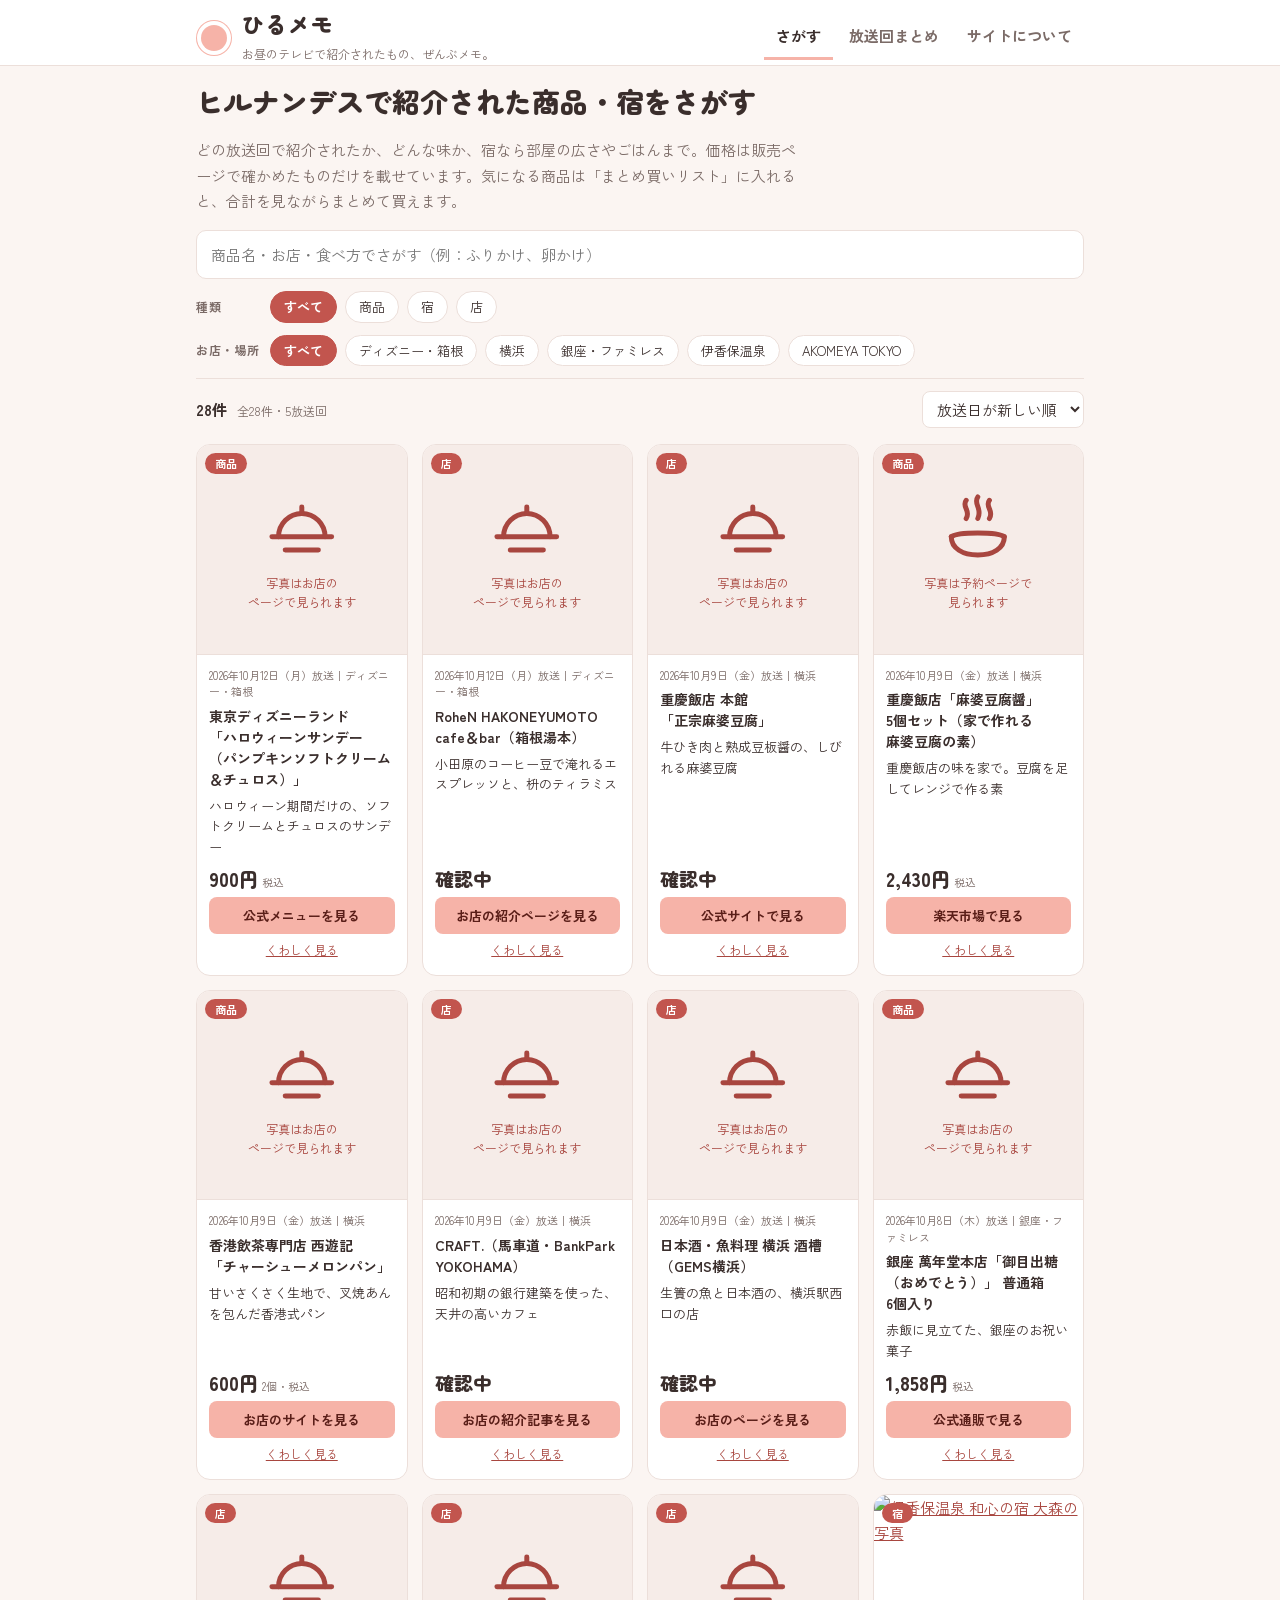
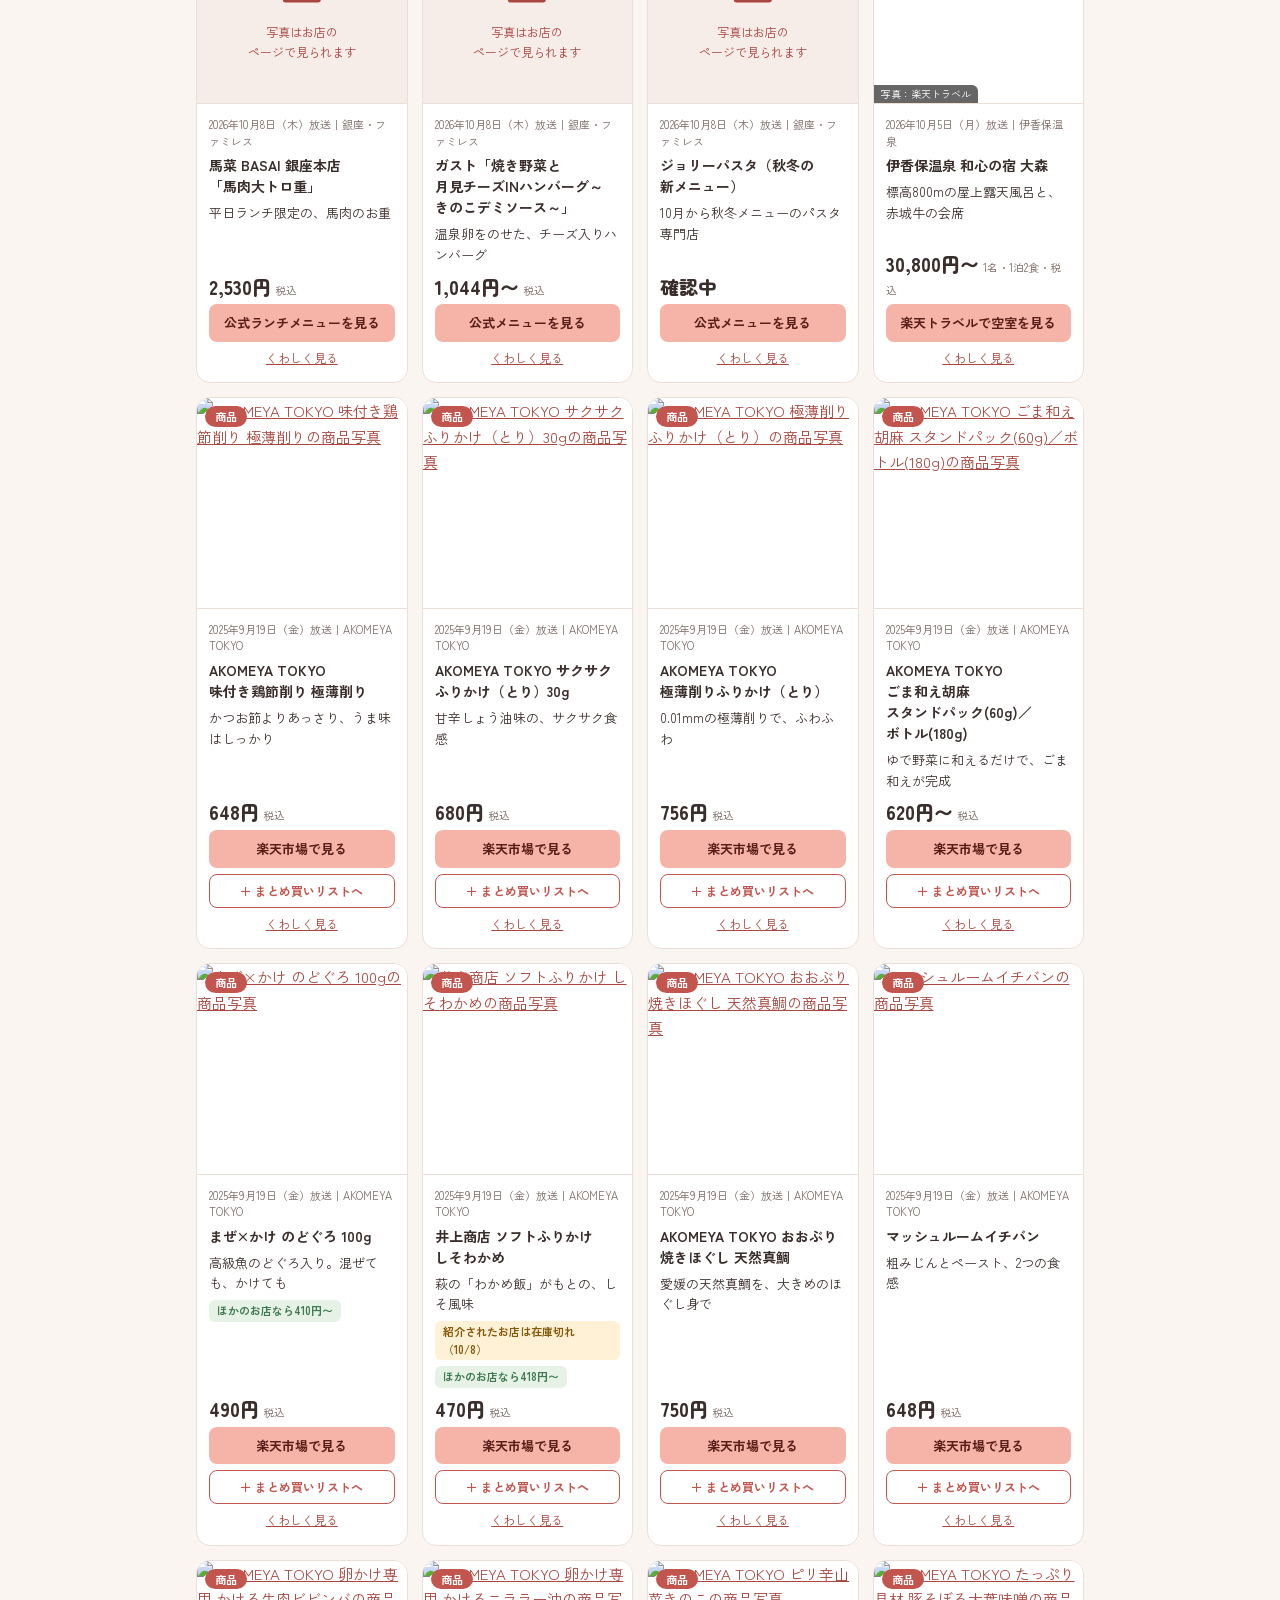
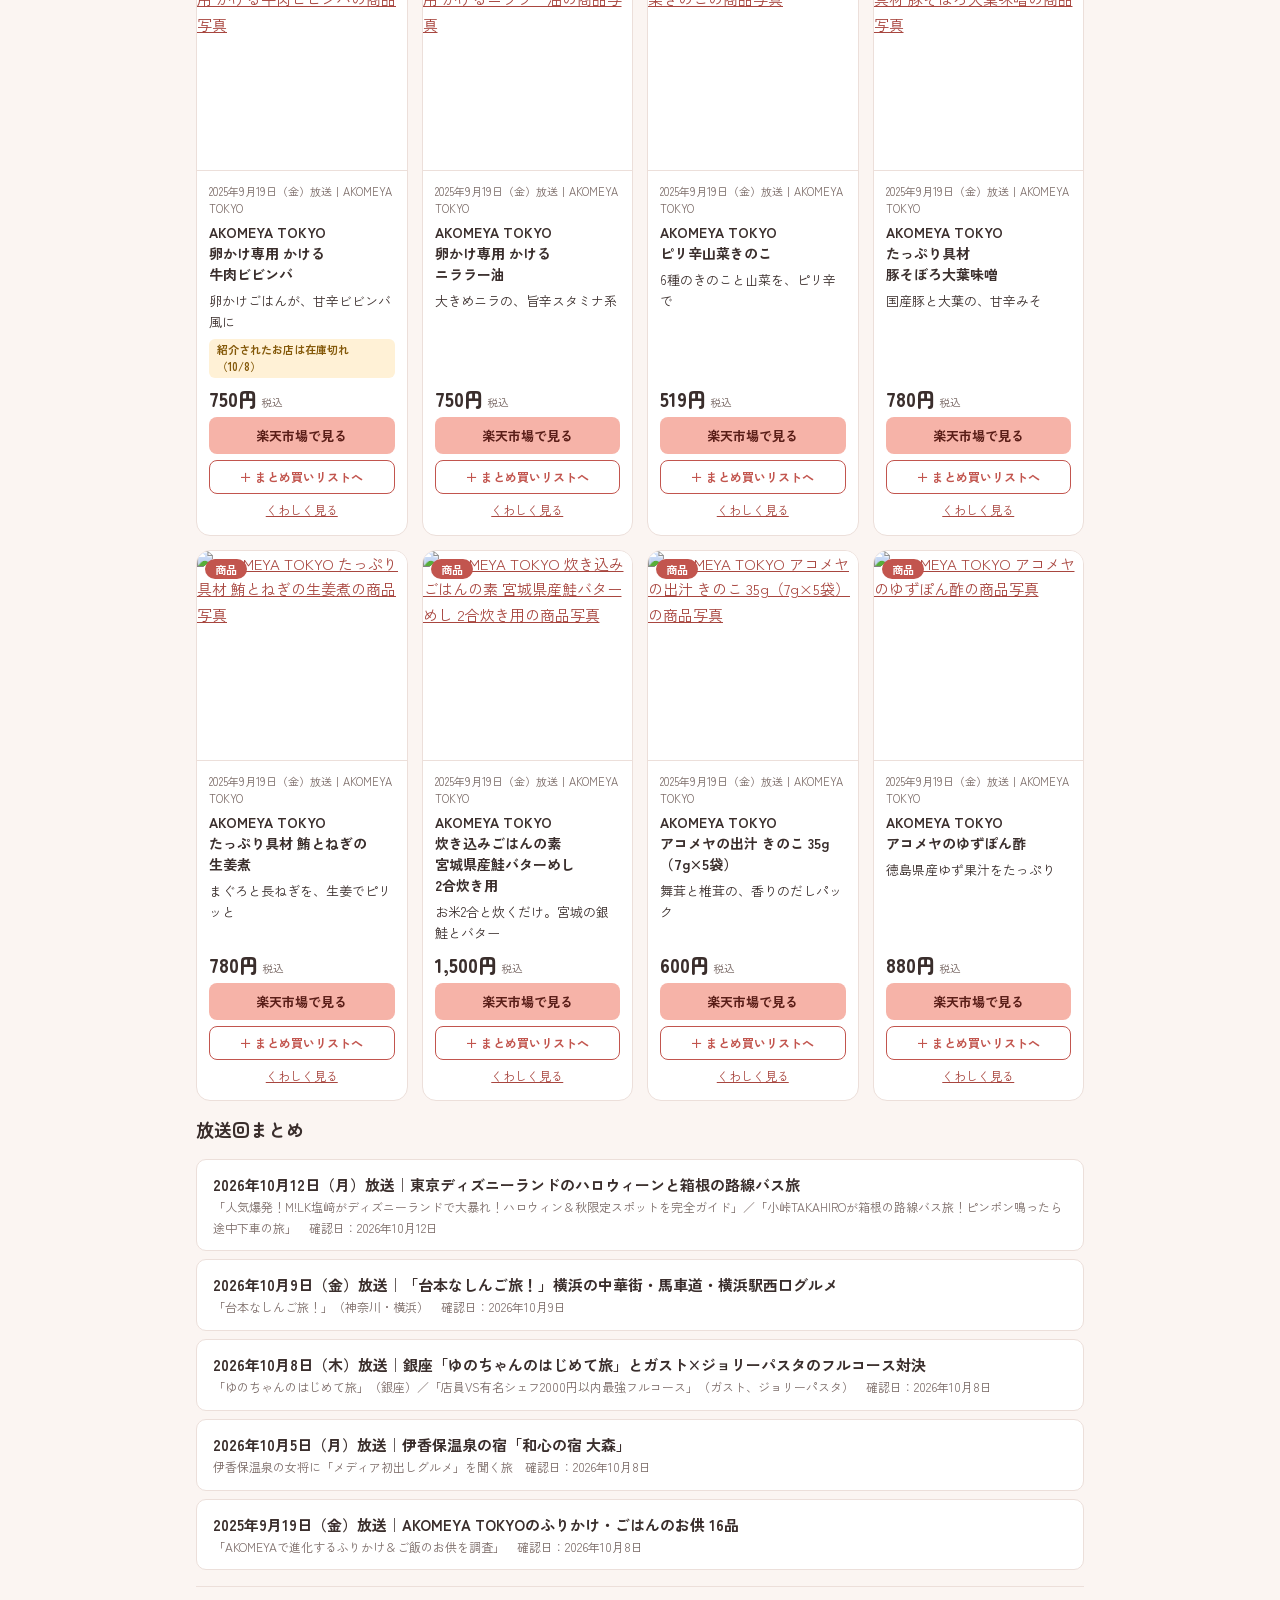
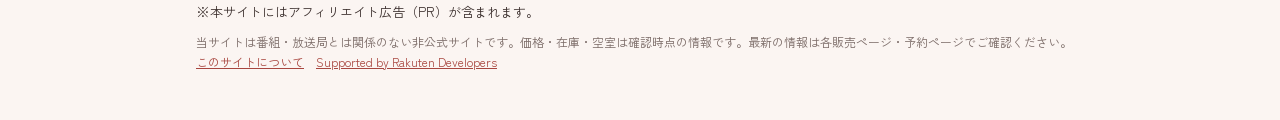
==== commit 28da70e6: "2026-10-12放送分を追加 Co-Authored-By: Claude Opus 5.5 <noreply@anthropic.com> Claude-Session: https://cla" ====
--- a/site/index.html
+++ b/site/index.html
@@ -17,10 +17,11 @@
 <meta name="twitter:description" content="「ヒルナンデス！」で紹介された商品や宿を、放送回・お店・種類でさがせる非公式のまとめサイトです。どんな味か、宿の部屋の広さやごはんまで、販売ページで確認して掲載しています。">
 <meta property="og:image" content="https://img.travel.rakuten.co.jp/share/HOTEL/10737/10737.jpg">
 <meta name="twitter:image" content="https://img.travel.rakuten.co.jp/share/HOTEL/10737/10737.jpg">
+<meta name="msvalidate.01" content="BED3DDA80BBB9FC04817B4096368D5E1">
 <meta name="theme-color" content="#f6a700">
 <link rel="icon" href="data:image/svg+xml,%3Csvg xmlns='http://www.w3.org/2000/svg' viewBox='0 0 64 64'%3E%3Ccircle cx='32' cy='32' r='28' fill='%23f6a700'/%3E%3Ctext x='32' y='43' font-size='30' text-anchor='middle' fill='%23fff' font-family='sans-serif' font-weight='900'%3E%E3%81%B2%3C/text%3E%3C/svg%3E">
 <link rel="alternate" type="application/rss+xml" title="ひるメモ 新着" href="https://hirumemo.com/feed.xml">
-
+<script async src="https://www.googletagmanager.com/gtag/js?id=G-KXTP512PVZ"></script><script>window.dataLayer=window.dataLayer||[];function gtag(){dataLayer.push(arguments);}gtag("js",new Date());gtag("config","G-KXTP512PVZ");document.addEventListener("click",function(ev){var a=ev.target.closest&&ev.target.closest("a[href*=\"rakuten.co.jp\"]");if(a)gtag("event","affiliate_click",{link_url:a.href,link_text:(a.textContent||"").trim().slice(0,80)});});</script>
 <link rel="preconnect" href="https://fonts.googleapis.com">
 <link rel="preconnect" href="https://fonts.gstatic.com" crossorigin>
 <link rel="stylesheet" href="https://fonts.googleapis.com/css2?family=Zen+Maru+Gothic:wght@700;900&family=Zen+Kaku+Gothic+New:wght@400;500;700&display=swap">
@@ -247,11 +248,33 @@
 <div class="tools">
 <input class="search" id="q" type="search" placeholder="商品名・お店・食べ方でさがす（例：ふりかけ、卵かけ）" aria-label="キーワードでさがす">
 <div class="frow"><span class="flabel">種類</span><button class="chip" data-f="kind" data-v="" aria-pressed="true">すべて</button><button class="chip" data-f="kind" data-v="商品" aria-pressed="false">商品</button><button class="chip" data-f="kind" data-v="宿" aria-pressed="false">宿</button><button class="chip" data-f="kind" data-v="店" aria-pressed="false">店</button></div>
-<div class="frow"><span class="flabel">お店・場所</span><button class="chip" data-f="shop" data-v="" aria-pressed="true">すべて</button><button class="chip" data-f="shop" data-v="横浜" aria-pressed="false">横浜</button><button class="chip" data-f="shop" data-v="銀座・ファミレス" aria-pressed="false">銀座・ファミレス</button><button class="chip" data-f="shop" data-v="伊香保温泉" aria-pressed="false">伊香保温泉</button><button class="chip" data-f="shop" data-v="AKOMEYA TOKYO" aria-pressed="false">AKOMEYA TOKYO</button></div>
-<div class="bar"><div class="count" id="count" aria-live="polite">26件 <small>全26件・4放送回</small></div>
+<div class="frow"><span class="flabel">お店・場所</span><button class="chip" data-f="shop" data-v="" aria-pressed="true">すべて</button><button class="chip" data-f="shop" data-v="ディズニー・箱根" aria-pressed="false">ディズニー・箱根</button><button class="chip" data-f="shop" data-v="横浜" aria-pressed="false">横浜</button><button class="chip" data-f="shop" data-v="銀座・ファミレス" aria-pressed="false">銀座・ファミレス</button><button class="chip" data-f="shop" data-v="伊香保温泉" aria-pressed="false">伊香保温泉</button><button class="chip" data-f="shop" data-v="AKOMEYA TOKYO" aria-pressed="false">AKOMEYA TOKYO</button></div>
+<div class="bar"><div class="count" id="count" aria-live="polite">28件 <small>全28件・5放送回</small></div>
 <select class="sort" id="sort" aria-label="並び順"><option value="new">放送日が新しい順</option><option value="low">価格が安い順</option><option value="high">価格が高い順</option></select></div>
 </div>
 <ul class="cards" id="list">
+<li class="card" data-kind="商品" data-shop="ディズニー・箱根" data-date="2026-10-12" data-price="900" data-text="東京ディズニーランド「ハロウィーンサンデー（パンプキンソフトクリーム＆チュロス）」 ディズニー・箱根 パークフード・カフェ ハロウィーン期間だけの、ソフトクリームとチュロスのサンデー 東京ディズニーランドの「ディズニー・ハロウィーン」期間（2026年9月15日〜10月31日予定）だけ売られるデザートです。公式メニューでは、パンプキン味のソフトクリームにチュロスを合わせた一品と案内されています。番組を伝えた報道記事ではソフトクリームを「紫イモ」と書いていて、味の表記は確認中です。 チュロスをソフトクリームにつけて 溶けやすいので買ってすぐに">
+<a class="ph none" href="https://www.tokyodisneyresort.jp/tdl/food/detail/17811619281/" target="_blank" rel="noopener"><span><svg viewBox="0 0 48 48" aria-hidden="true" fill="none" stroke="currentColor" stroke-width="3" stroke-linecap="round"><path d="M6 30h36"/><path d="M10 30a14 14 0 0 1 28 0"/><path d="M24 12v4"/><path d="M14 38h20"/></svg>写真はお店の<br>ページで見られます</span><span class="kind">商品</span></a>
+<div class="card-b"><div class="ep">2026年10月12日（月）放送｜ディズニー・箱根</div>
+<div class="name"><a href="20261012-disney-hakone.html#i1">東京ディズニーランド「ハロウィーンサンデー（パンプキンソフトクリーム＆チュロス）」</a></div>
+<p class="catch">ハロウィーン期間だけの、ソフトクリームとチュロスのサンデー</p>
+
+<div class="price">900円<small>税込</small></div>
+<a class="btn" href="https://www.tokyodisneyresort.jp/tdl/food/detail/17811619281/" target="_blank" rel="noopener">公式メニューを見る</a>
+
+<a class="more" href="20261012-disney-hakone.html#i1">くわしく見る</a></div>
+</li>
+<li class="card" data-kind="店" data-shop="ディズニー・箱根" data-date="2026-10-12" data-price="0" data-text="rohen hakoneyumoto cafe＆bar（箱根湯本） ディズニー・箱根 パークフード・カフェ 小田原のコーヒー豆で淹れるエスプレッソと、枡のティラミス 箱根湯本の宿「rohen hakoneyumoto」（全22室）の1階にあるカフェです。エスプレッソは小田原の「ひな珈琲」のスペシャルティコーヒーをラ・マルゾッコのマシンで淹れていて、エスプレッソをたっぷり使った「箱根“枡”ティラミス」や、佐賀県嬉野産の茶葉の抹茶ラテと抹茶のテリーヌを合わせた「プレミアム抹茶ラテセット」があります。朝は泊まらない人も使えるハーフビュッフェの朝食、夜はダイニングバーになります。 箱根湯本の散策の休憩に 抹茶ラテとテリーヌのセットで">
+<a class="ph none" href="https://www.hakonenavi.jp/feature/6877" target="_blank" rel="noopener"><span><svg viewBox="0 0 48 48" aria-hidden="true" fill="none" stroke="currentColor" stroke-width="3" stroke-linecap="round"><path d="M6 30h36"/><path d="M10 30a14 14 0 0 1 28 0"/><path d="M24 12v4"/><path d="M14 38h20"/></svg>写真はお店の<br>ページで見られます</span><span class="kind">店</span></a>
+<div class="card-b"><div class="ep">2026年10月12日（月）放送｜ディズニー・箱根</div>
+<div class="name"><a href="20261012-disney-hakone.html#i2">RoheN HAKONEYUMOTO cafe＆bar（箱根湯本）</a></div>
+<p class="catch">小田原のコーヒー豆で淹れるエスプレッソと、枡のティラミス</p>
+
+<div class="price">確認中<small></small></div>
+<a class="btn" href="https://www.hakonenavi.jp/feature/6877" target="_blank" rel="noopener">お店の紹介ページを見る</a>
+
+<a class="more" href="20261012-disney-hakone.html#i2">くわしく見る</a></div>
+</li>
 <li class="card" data-kind="店" data-shop="横浜" data-date="2026-10-09" data-price="0" data-text="重慶飯店 本館「正宗麻婆豆腐」 横浜 横浜グルメ 牛ひき肉と熟成豆板醤の、しびれる麻婆豆腐 叩いて挽いた牛肉と、長く熟成させた豆板醤・唐辛子を油でじっくり煮て香りを出した麻婆豆腐です。しびれと辛さのあとに濃いうま味が続く味で、もとは本館の裏メニューだったものが常連に広まり、今は本館と新館で食べられます。 白いごはんと一緒に 炒飯にかけて（常連の食べ方）">
 <a class="ph none" href="https://www.jukeihanten.com/menu/5103/" target="_blank" rel="noopener"><span><svg viewBox="0 0 48 48" aria-hidden="true" fill="none" stroke="currentColor" stroke-width="3" stroke-linecap="round"><path d="M6 30h36"/><path d="M10 30a14 14 0 0 1 28 0"/><path d="M24 12v4"/><path d="M14 38h20"/></svg>写真はお店の<br>ページで見られます</span><span class="kind">店</span></a>
 <div class="card-b"><div class="ep">2026年10月9日（金）放送｜横浜</div>
@@ -541,8 +564,8 @@
 </ul>
 <div class="empty" id="empty" hidden><div>条件に合うものがありません。しぼり込みを減らしてください。</div><button class="btn ghost" id="reset">条件をすべて外す</button></div>
 <h2 id="kai">放送回まとめ</h2>
-<ul class="blist"><li><a href="20261009-yokohama-shingo.html">2026年10月9日（金）放送｜「台本なしんご旅！」横浜の中華街・馬車道・横浜駅西口グルメ<small>「台本なしんご旅！」（神奈川・横浜）　確認日：2026年10月9日</small></a></li><li><a href="20261008-ginza-gusto-jollypasta.html">2026年10月8日（木）放送｜銀座「ゆのちゃんのはじめて旅」とガスト×ジョリーパスタのフルコース対決<small>「ゆのちゃんのはじめて旅」（銀座）／「店員VS有名シェフ2000円以内最強フルコース」（ガスト、ジョリーパスタ）　確認日：2026年10月8日</small></a></li><li><a href="20261005-ikaho-omori.html">2026年10月5日（月）放送｜伊香保温泉の宿「和心の宿 大森」<small>伊香保温泉の女将に「メディア初出しグルメ」を聞く旅　確認日：2026年10月8日</small></a></li><li><a href="20250919-akomeya-tokyo.html">2025年9月19日（金）放送｜AKOMEYA TOKYOのふりかけ・ごはんのお供 16品<small>「AKOMEYAで進化するふりかけ＆ご飯のお供を調査」　確認日：2026年10月8日</small></a></li></ul>
-</main><script type="application/ld+json">{"@context": "https://schema.org", "@graph": [{"@type": "WebSite", "name": "ひるメモ", "url": "https://hirumemo.com/", "inLanguage": "ja"}, {"@type": "Organization", "name": "ひるメモ", "url": "https://hirumemo.com/"}, {"@type": "ItemList", "name": "放送回まとめ", "itemListElement": [{"@type": "ListItem", "position": 1, "url": "https://hirumemo.com/20261009-yokohama-shingo.html", "name": "【ヒルナンデス】10月9日放送｜「台本なしんご旅！」横浜（重慶飯店・西遊記・酒槽ほか）のお店・グルメまとめ"}, {"@type": "ListItem", "position": 2, "url": "https://hirumemo.com/20261008-ginza-gusto-jollypasta.html", "name": "【ヒルナンデス】10月8日放送｜銀座「ゆのちゃんのはじめて旅」とガスト×ジョリーパスタ「2000円以内最強フルコース」のお店・和菓子まとめ"}, {"@type": "ListItem", "position": 3, "url": "https://hirumemo.com/20261005-ikaho-omori.html", "name": "【ヒルナンデス】10月5日放送｜伊香保温泉で登場した宿「和心の宿 大森」部屋の広さ・ごはん・料金まとめ"}, {"@type": "ListItem", "position": 4, "url": "https://hirumemo.com/20250919-akomeya-tokyo.html", "name": "【ヒルナンデス】9月19日放送｜AKOMEYA TOKYOのふりかけ・ごはんのお供 16品まとめ"}]}]}</script>
+<ul class="blist"><li><a href="20261012-disney-hakone.html">2026年10月12日（月）放送｜東京ディズニーランドのハロウィーンと箱根の路線バス旅<small>「人気爆発！M!LK塩﨑がディズニーランドで大暴れ！ハロウィン＆秋限定スポットを完全ガイド」／「小峠TAKAHIROが箱根の路線バス旅！ピンポン鳴ったら途中下車の旅」　確認日：2026年10月12日</small></a></li><li><a href="20261009-yokohama-shingo.html">2026年10月9日（金）放送｜「台本なしんご旅！」横浜の中華街・馬車道・横浜駅西口グルメ<small>「台本なしんご旅！」（神奈川・横浜）　確認日：2026年10月9日</small></a></li><li><a href="20261008-ginza-gusto-jollypasta.html">2026年10月8日（木）放送｜銀座「ゆのちゃんのはじめて旅」とガスト×ジョリーパスタのフルコース対決<small>「ゆのちゃんのはじめて旅」（銀座）／「店員VS有名シェフ2000円以内最強フルコース」（ガスト、ジョリーパスタ）　確認日：2026年10月8日</small></a></li><li><a href="20261005-ikaho-omori.html">2026年10月5日（月）放送｜伊香保温泉の宿「和心の宿 大森」<small>伊香保温泉の女将に「メディア初出しグルメ」を聞く旅　確認日：2026年10月8日</small></a></li><li><a href="20250919-akomeya-tokyo.html">2025年9月19日（金）放送｜AKOMEYA TOKYOのふりかけ・ごはんのお供 16品<small>「AKOMEYAで進化するふりかけ＆ご飯のお供を調査」　確認日：2026年10月8日</small></a></li></ul>
+</main><script type="application/ld+json">{"@context": "https://schema.org", "@graph": [{"@type": "WebSite", "name": "ひるメモ", "url": "https://hirumemo.com/", "inLanguage": "ja"}, {"@type": "Organization", "name": "ひるメモ", "url": "https://hirumemo.com/"}, {"@type": "ItemList", "name": "放送回まとめ", "itemListElement": [{"@type": "ListItem", "position": 1, "url": "https://hirumemo.com/20261012-disney-hakone.html", "name": "【ヒルナンデス】10月12日放送｜東京ディズニーランドのハロウィーンと箱根の路線バス旅（RoheN 箱根湯本）で紹介されたグルメまとめ"}, {"@type": "ListItem", "position": 2, "url": "https://hirumemo.com/20261009-yokohama-shingo.html", "name": "【ヒルナンデス】10月9日放送｜「台本なしんご旅！」横浜（重慶飯店・西遊記・酒槽ほか）のお店・グルメまとめ"}, {"@type": "ListItem", "position": 3, "url": "https://hirumemo.com/20261008-ginza-gusto-jollypasta.html", "name": "【ヒルナンデス】10月8日放送｜銀座「ゆのちゃんのはじめて旅」とガスト×ジョリーパスタ「2000円以内最強フルコース」のお店・和菓子まとめ"}, {"@type": "ListItem", "position": 4, "url": "https://hirumemo.com/20261005-ikaho-omori.html", "name": "【ヒルナンデス】10月5日放送｜伊香保温泉で登場した宿「和心の宿 大森」部屋の広さ・ごはん・料金まとめ"}, {"@type": "ListItem", "position": 5, "url": "https://hirumemo.com/20250919-akomeya-tokyo.html", "name": "【ヒルナンデス】9月19日放送｜AKOMEYA TOKYOのふりかけ・ごはんのお供 16品まとめ"}]}]}</script>
 <footer><p class="prnote">※本サイトにはアフィリエイト広告（PR）が含まれます。</p>当サイトは番組・放送局とは関係のない非公式サイトです。価格・在庫・空室は確認時点の情報です。最新の情報は各販売ページ・予約ページでご確認ください。<br><a href="about.html">このサイトについて</a>　<a href="https://developers.rakuten.com/" target="_blank" rel="noopener">Supported by Rakuten Developers</a></footer>
 </div>
 <script>
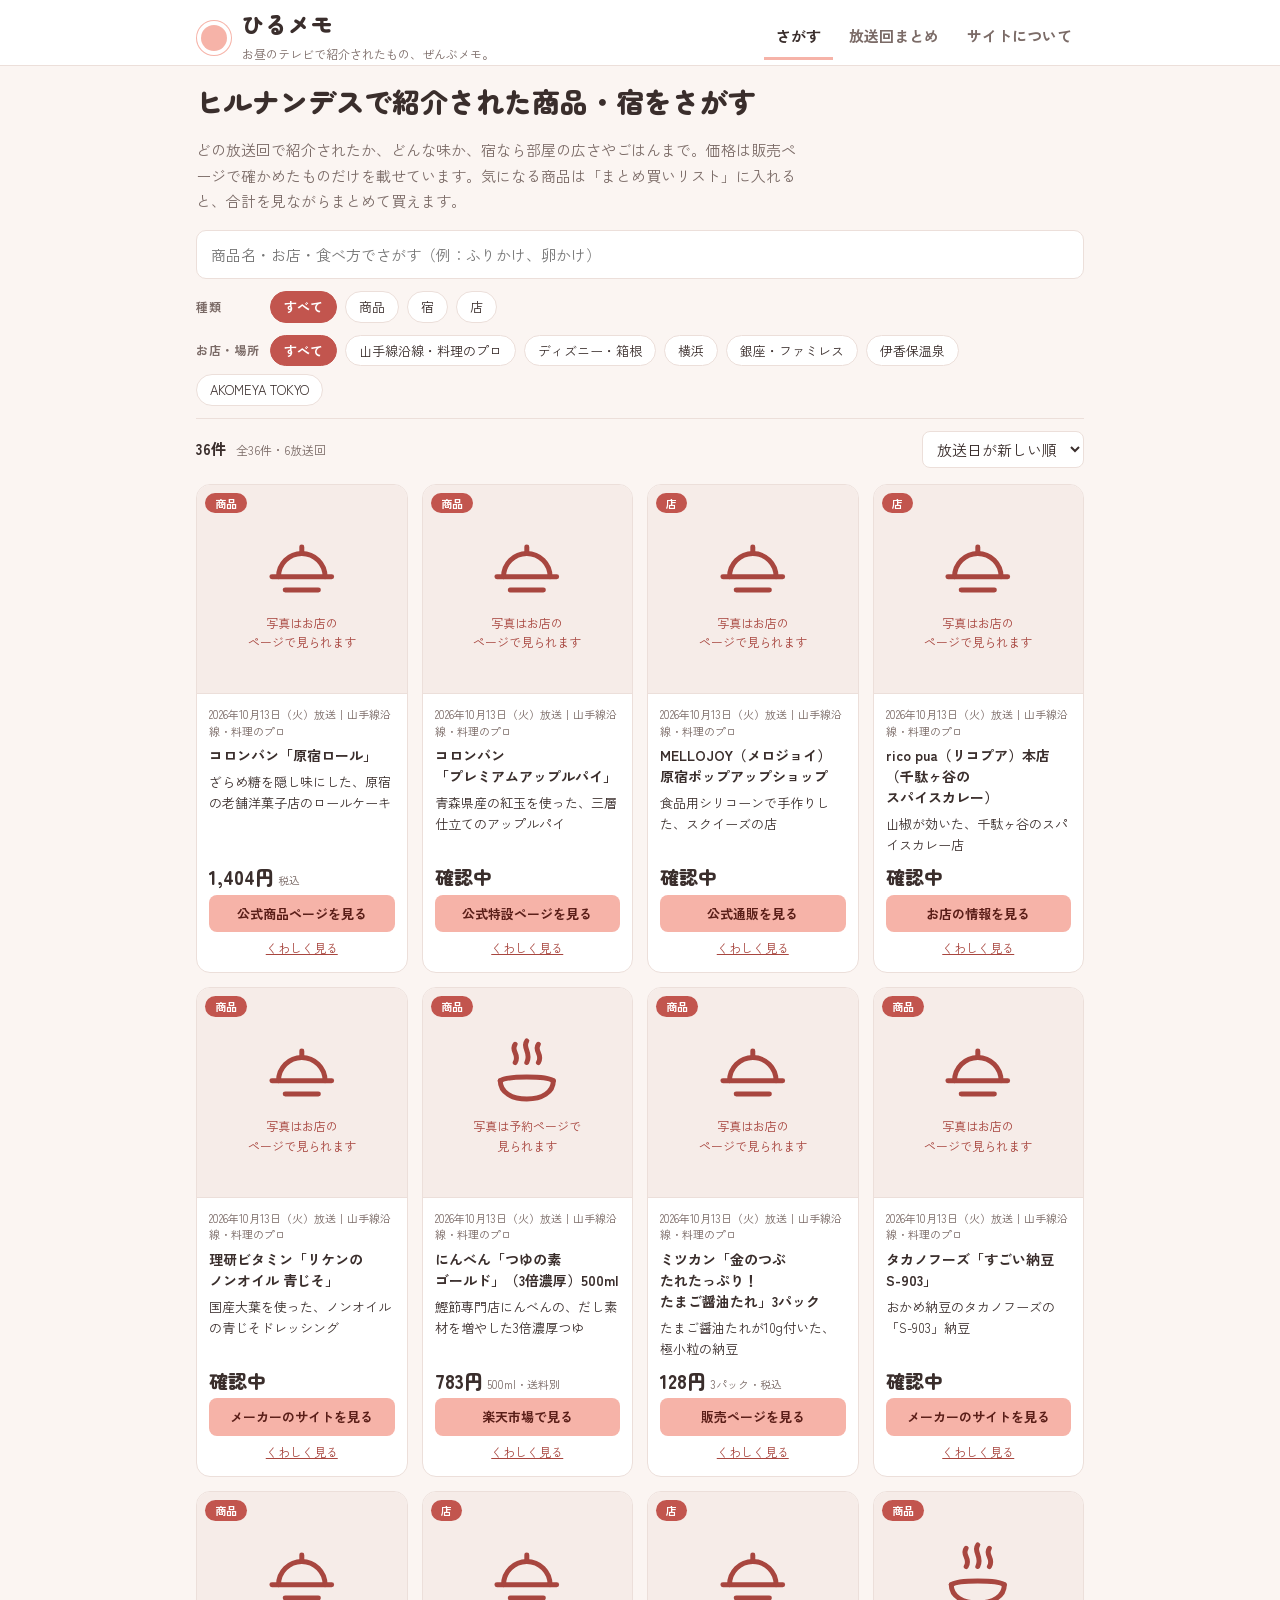
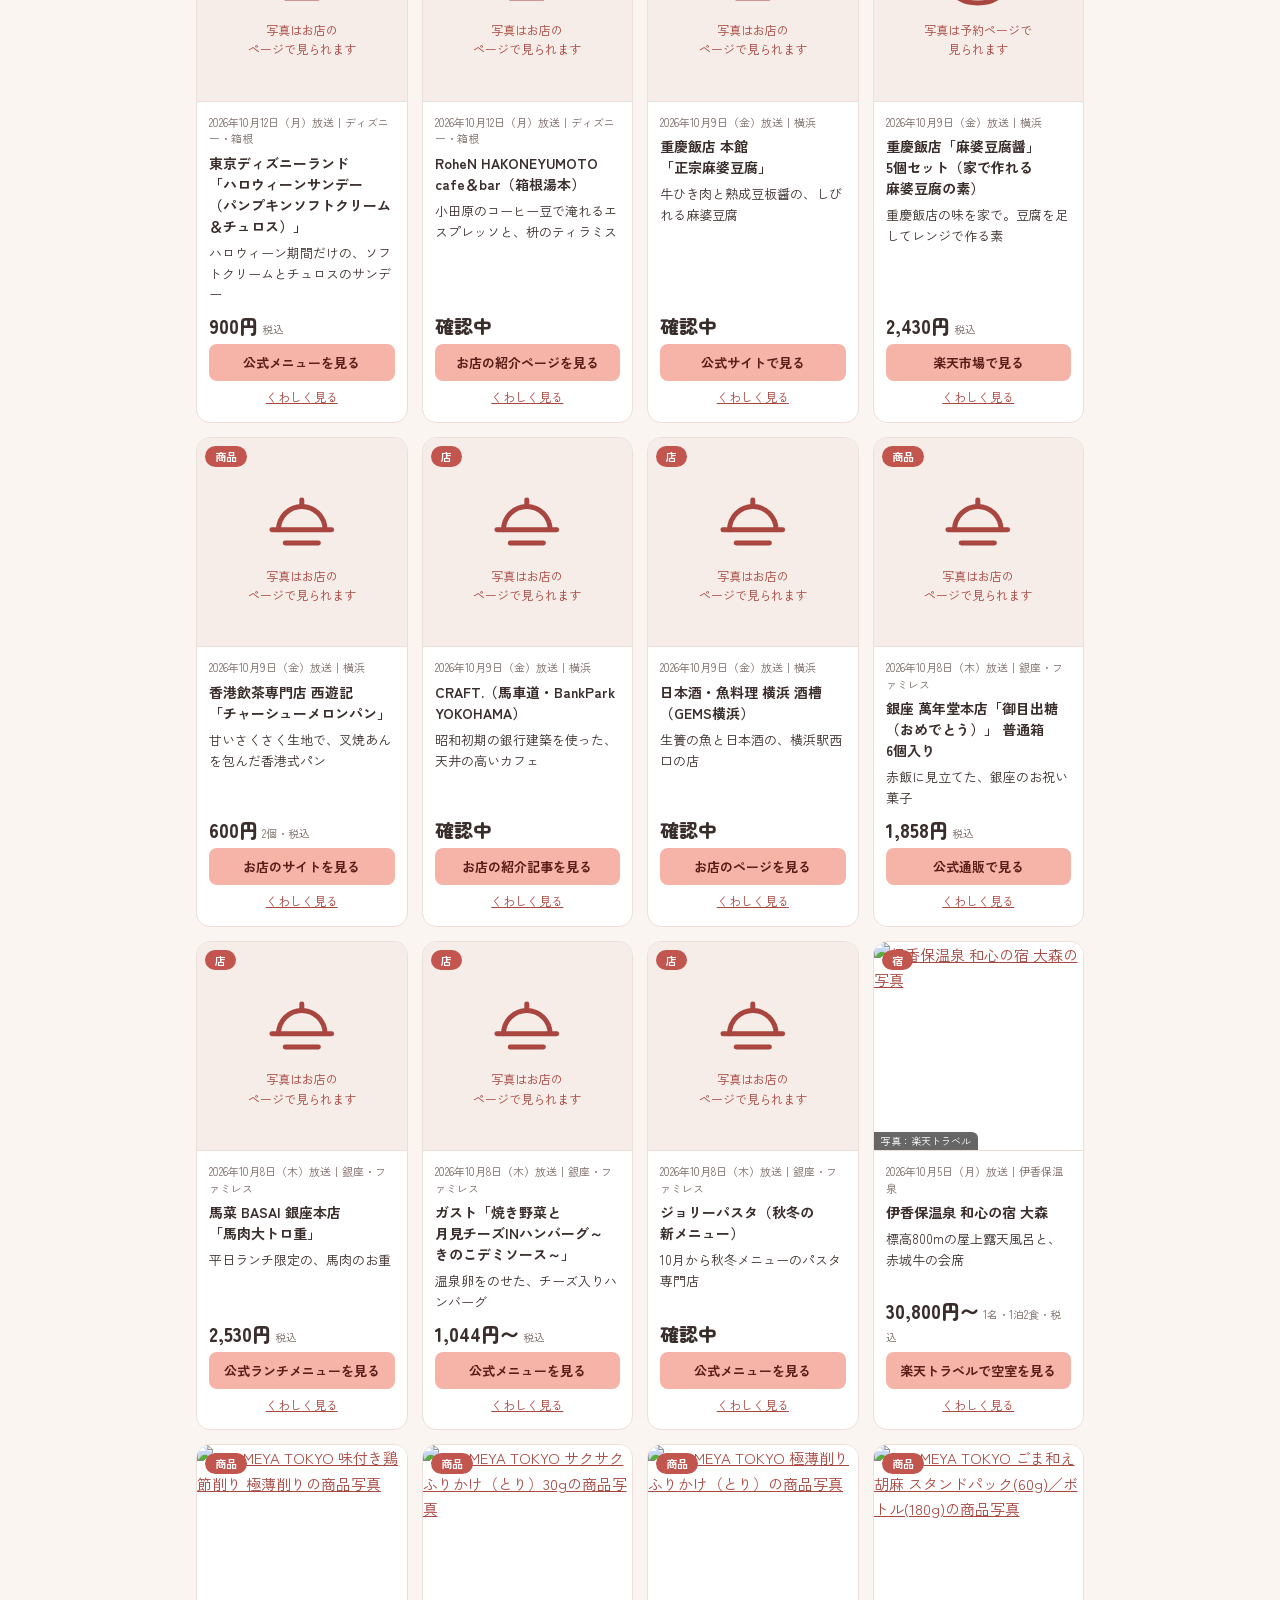
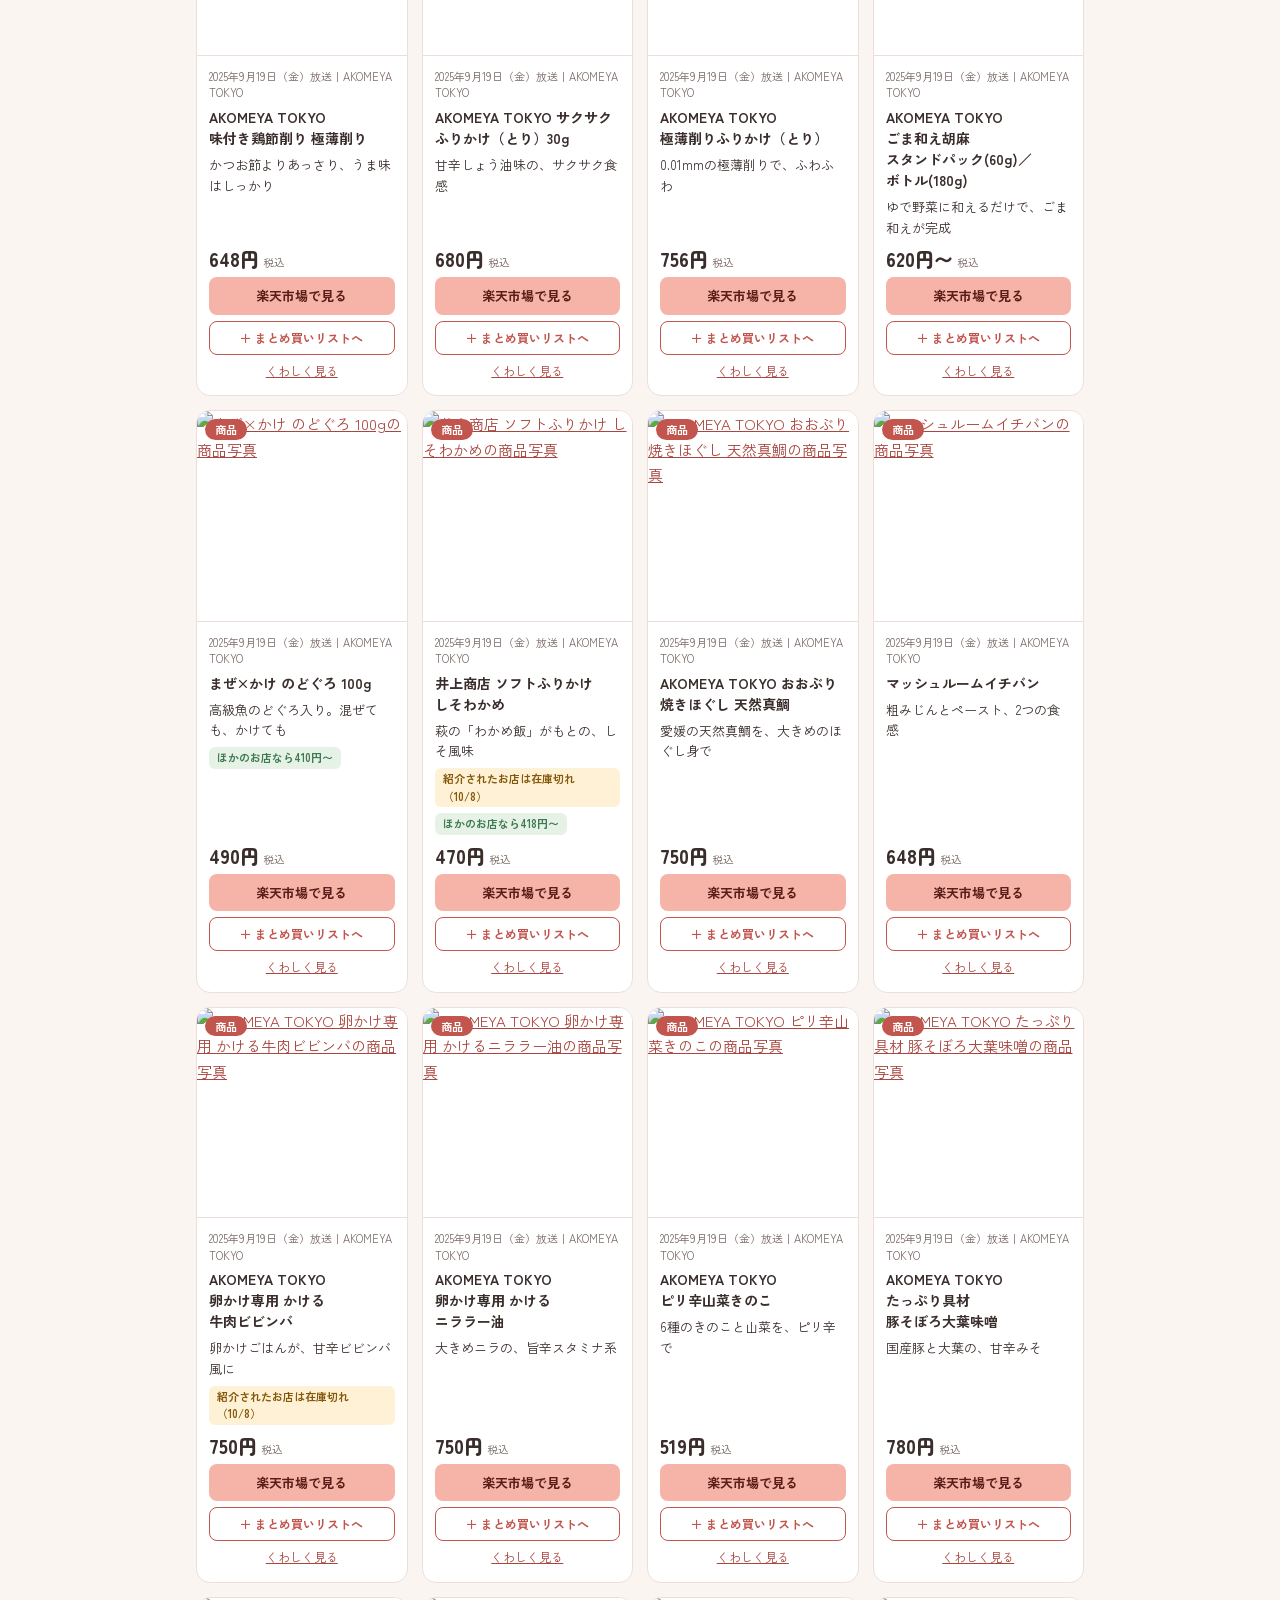
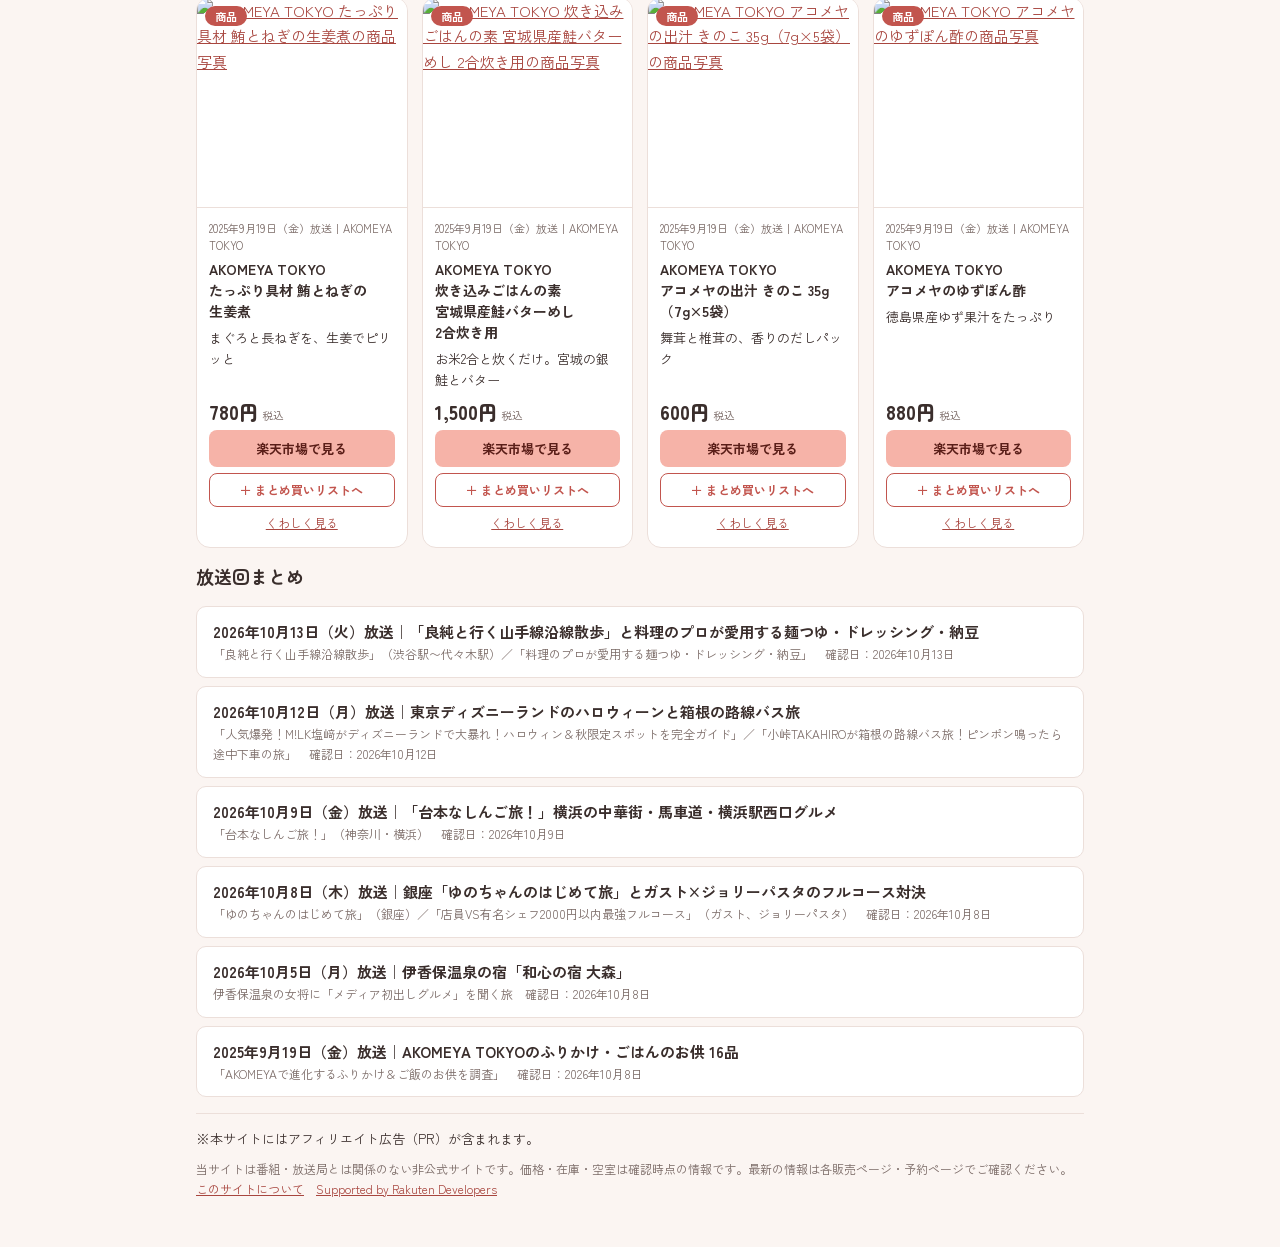
==== commit 1065dae3: "2026-10-13放送分を追加 Co-Authored-By: Claude Opus 5.5 <noreply@anthropic.com> Claude-Session: https://cla" ====
--- a/site/index.html
+++ b/site/index.html
@@ -248,11 +248,99 @@
 <div class="tools">
 <input class="search" id="q" type="search" placeholder="商品名・お店・食べ方でさがす（例：ふりかけ、卵かけ）" aria-label="キーワードでさがす">
 <div class="frow"><span class="flabel">種類</span><button class="chip" data-f="kind" data-v="" aria-pressed="true">すべて</button><button class="chip" data-f="kind" data-v="商品" aria-pressed="false">商品</button><button class="chip" data-f="kind" data-v="宿" aria-pressed="false">宿</button><button class="chip" data-f="kind" data-v="店" aria-pressed="false">店</button></div>
-<div class="frow"><span class="flabel">お店・場所</span><button class="chip" data-f="shop" data-v="" aria-pressed="true">すべて</button><button class="chip" data-f="shop" data-v="ディズニー・箱根" aria-pressed="false">ディズニー・箱根</button><button class="chip" data-f="shop" data-v="横浜" aria-pressed="false">横浜</button><button class="chip" data-f="shop" data-v="銀座・ファミレス" aria-pressed="false">銀座・ファミレス</button><button class="chip" data-f="shop" data-v="伊香保温泉" aria-pressed="false">伊香保温泉</button><button class="chip" data-f="shop" data-v="AKOMEYA TOKYO" aria-pressed="false">AKOMEYA TOKYO</button></div>
-<div class="bar"><div class="count" id="count" aria-live="polite">28件 <small>全28件・5放送回</small></div>
+<div class="frow"><span class="flabel">お店・場所</span><button class="chip" data-f="shop" data-v="" aria-pressed="true">すべて</button><button class="chip" data-f="shop" data-v="山手線沿線・料理のプロ" aria-pressed="false">山手線沿線・料理のプロ</button><button class="chip" data-f="shop" data-v="ディズニー・箱根" aria-pressed="false">ディズニー・箱根</button><button class="chip" data-f="shop" data-v="横浜" aria-pressed="false">横浜</button><button class="chip" data-f="shop" data-v="銀座・ファミレス" aria-pressed="false">銀座・ファミレス</button><button class="chip" data-f="shop" data-v="伊香保温泉" aria-pressed="false">伊香保温泉</button><button class="chip" data-f="shop" data-v="AKOMEYA TOKYO" aria-pressed="false">AKOMEYA TOKYO</button></div>
+<div class="bar"><div class="count" id="count" aria-live="polite">36件 <small>全36件・6放送回</small></div>
 <select class="sort" id="sort" aria-label="並び順"><option value="new">放送日が新しい順</option><option value="low">価格が安い順</option><option value="high">価格が高い順</option></select></div>
 </div>
 <ul class="cards" id="list">
+<li class="card" data-kind="商品" data-shop="山手線沿線・料理のプロ" data-date="2026-10-13" data-price="1404" data-text="コロンバン「原宿ロール」 山手線沿線・料理のプロ スイーツ・調味料 ざらめ糖を隠し味にした、原宿の老舗洋菓子店のロールケーキ 時間をかけてふんわり焼き上げた生地で、新鮮な牛乳から作る軽くなめらかな生クリームを巻いたロールケーキです。隠し味のざらめ糖が、どこか懐かしい甘さと食感を加えます。売上の一部は認定npo法人「世界の子どもにワクチンを日本委員会」を通じて寄付される、と公式サイトにあります。 冷蔵庫でよく冷やしてそのまま 厚めに切ってコーヒーや紅茶と バニラアイスを添えて">
+<a class="ph none" href="https://www.colombin.co.jp/product/cake/post-40.php" target="_blank" rel="noopener"><span><svg viewBox="0 0 48 48" aria-hidden="true" fill="none" stroke="currentColor" stroke-width="3" stroke-linecap="round"><path d="M6 30h36"/><path d="M10 30a14 14 0 0 1 28 0"/><path d="M24 12v4"/><path d="M14 38h20"/></svg>写真はお店の<br>ページで見られます</span><span class="kind">商品</span></a>
+<div class="card-b"><div class="ep">2026年10月13日（火）放送｜山手線沿線・料理のプロ</div>
+<div class="name"><a href="20261013-yamanote-harajuku.html#i1">コロンバン「原宿ロール」</a></div>
+<p class="catch">ざらめ糖を隠し味にした、原宿の老舗洋菓子店のロールケーキ</p>
+
+<div class="price">1,404円<small>税込</small></div>
+<a class="btn" href="https://www.colombin.co.jp/product/cake/post-40.php" target="_blank" rel="noopener">公式商品ページを見る</a>
+
+<a class="more" href="20261013-yamanote-harajuku.html#i1">くわしく見る</a></div>
+</li>
+<li class="card" data-kind="商品" data-shop="山手線沿線・料理のプロ" data-date="2026-10-13" data-price="0" data-text="コロンバン「プレミアムアップルパイ」 山手線沿線・料理のプロ スイーツ・調味料 青森県産の紅玉を使った、三層仕立てのアップルパイ 青森県産の紅玉を1台に2個使い、砂糖・バター・レモン果汁・シナモンで煮てから焼き込んだアップルパイです。バターを約80％使ったパイ生地とりんごの間にスポンジ生地をはさみ、カスタードクリームを使わないのが特徴です（公式特設ページ）。 バニラアイスを添えて（番組でもアイス添えで登場） 軽く温めて コーヒーや紅茶と">
+<a class="ph none" href="https://www.colombin.co.jp/premium-applepie/" target="_blank" rel="noopener"><span><svg viewBox="0 0 48 48" aria-hidden="true" fill="none" stroke="currentColor" stroke-width="3" stroke-linecap="round"><path d="M6 30h36"/><path d="M10 30a14 14 0 0 1 28 0"/><path d="M24 12v4"/><path d="M14 38h20"/></svg>写真はお店の<br>ページで見られます</span><span class="kind">商品</span></a>
+<div class="card-b"><div class="ep">2026年10月13日（火）放送｜山手線沿線・料理のプロ</div>
+<div class="name"><a href="20261013-yamanote-harajuku.html#i2">コロンバン「プレミアムアップルパイ」</a></div>
+<p class="catch">青森県産の紅玉を使った、三層仕立てのアップルパイ</p>
+
+<div class="price">確認中<small></small></div>
+<a class="btn" href="https://www.colombin.co.jp/premium-applepie/" target="_blank" rel="noopener">公式特設ページを見る</a>
+
+<a class="more" href="20261013-yamanote-harajuku.html#i2">くわしく見る</a></div>
+</li>
+<li class="card" data-kind="店" data-shop="山手線沿線・料理のプロ" data-date="2026-10-13" data-price="0" data-text="mellojoy（メロジョイ）原宿ポップアップショップ 山手線沿線・料理のプロ スイーツ・調味料 食品用シリコーンで手作りした、スクイーズの店 食品グレードのシリコーンで手作りしたスクイーズと、キャラクター「メロイヤ（melloya）」のトイを扱う期間限定のお店です。2階に飾り付けの展示やフォトブースがあり、購入金額に応じて限定の特典が付きます（fashionsnapの記事より）。 握って感触を楽しむ デスクに飾る ブラインドボックスで集める">
+<a class="ph none" href="https://mellojoyjapan.com/" target="_blank" rel="noopener"><span><svg viewBox="0 0 48 48" aria-hidden="true" fill="none" stroke="currentColor" stroke-width="3" stroke-linecap="round"><path d="M6 30h36"/><path d="M10 30a14 14 0 0 1 28 0"/><path d="M24 12v4"/><path d="M14 38h20"/></svg>写真はお店の<br>ページで見られます</span><span class="kind">店</span></a>
+<div class="card-b"><div class="ep">2026年10月13日（火）放送｜山手線沿線・料理のプロ</div>
+<div class="name"><a href="20261013-yamanote-harajuku.html#i3">MELLOJOY（メロジョイ）原宿ポップアップショップ</a></div>
+<p class="catch">食品用シリコーンで手作りした、スクイーズの店</p>
+
+<div class="price">確認中<small></small></div>
+<a class="btn" href="https://mellojoyjapan.com/" target="_blank" rel="noopener">公式通販を見る</a>
+
+<a class="more" href="20261013-yamanote-harajuku.html#i3">くわしく見る</a></div>
+</li>
+<li class="card" data-kind="店" data-shop="山手線沿線・料理のプロ" data-date="2026-10-13" data-price="0" data-text="rico pua（リコプア）本店（千駄ヶ谷のスパイスカレー） 山手線沿線・料理のプロ スイーツ・調味料 山椒が効いた、千駄ヶ谷のスパイスカレー店 北参道・千駄ヶ谷エリアにあるスパイスカレーのお店で、日替わりカレーと合わせた2種盛りもあります。放送では山椒ポークカレーが出たとされ、山椒のしびれる刺激が話題になっています。メニューと値段はお店の公式の表示で確認中です。 山椒ポークカレーを単品で 日替わりとの2種盛りで食べ比べる">
+<a class="ph none" href="https://tabelog.com/tokyo/A1309/A130901/13154624/" target="_blank" rel="noopener"><span><svg viewBox="0 0 48 48" aria-hidden="true" fill="none" stroke="currentColor" stroke-width="3" stroke-linecap="round"><path d="M6 30h36"/><path d="M10 30a14 14 0 0 1 28 0"/><path d="M24 12v4"/><path d="M14 38h20"/></svg>写真はお店の<br>ページで見られます</span><span class="kind">店</span></a>
+<div class="card-b"><div class="ep">2026年10月13日（火）放送｜山手線沿線・料理のプロ</div>
+<div class="name"><a href="20261013-yamanote-harajuku.html#i4">rico pua（リコプア）本店（千駄ヶ谷のスパイスカレー）</a></div>
+<p class="catch">山椒が効いた、千駄ヶ谷のスパイスカレー店</p>
+
+<div class="price">確認中<small></small></div>
+<a class="btn" href="https://tabelog.com/tokyo/A1309/A130901/13154624/" target="_blank" rel="noopener">お店の情報を見る</a>
+
+<a class="more" href="20261013-yamanote-harajuku.html#i4">くわしく見る</a></div>
+</li>
+<li class="card" data-kind="商品" data-shop="山手線沿線・料理のプロ" data-date="2026-10-13" data-price="0" data-text="理研ビタミン「リケンのノンオイル 青じそ」 山手線沿線・料理のプロ スイーツ・調味料 国産大葉を使った、ノンオイルの青じそドレッシング しょうゆと醸造酢をベースに、国産の大葉を100％使った、油を使わないドレッシングです。ほたてエキスやかつお節エキス、梅肉、りんごも入り、さっぱりした中にうまみがあります。大さじ1杯（15g）あたり8kcal（ネットスーパーの商品ページの記載）。 生野菜のサラダに 冷ややっこやわかめに 肉・魚料理のソースに">
+<a class="ph none" href="https://www.rikenvitamin.jp/products/" target="_blank" rel="noopener"><span><svg viewBox="0 0 48 48" aria-hidden="true" fill="none" stroke="currentColor" stroke-width="3" stroke-linecap="round"><path d="M6 30h36"/><path d="M10 30a14 14 0 0 1 28 0"/><path d="M24 12v4"/><path d="M14 38h20"/></svg>写真はお店の<br>ページで見られます</span><span class="kind">商品</span></a>
+<div class="card-b"><div class="ep">2026年10月13日（火）放送｜山手線沿線・料理のプロ</div>
+<div class="name"><a href="20261013-yamanote-harajuku.html#i5">理研ビタミン「リケンのノンオイル 青じそ」</a></div>
+<p class="catch">国産大葉を使った、ノンオイルの青じそドレッシング</p>
+
+<div class="price">確認中<small></small></div>
+<a class="btn" href="https://www.rikenvitamin.jp/products/" target="_blank" rel="noopener">メーカーのサイトを見る</a>
+
+<a class="more" href="20261013-yamanote-harajuku.html#i5">くわしく見る</a></div>
+</li>
+<li class="card" data-kind="商品" data-shop="山手線沿線・料理のプロ" data-date="2026-10-13" data-price="783" data-text="にんべん「つゆの素 ゴールド」（3倍濃厚）500ml 山手線沿線・料理のプロ スイーツ・調味料 鰹節専門店にんべんの、だし素材を増やした3倍濃厚つゆ 本醸造の有機しょうゆに、国内製造のかつお節と北海道産の昆布を合わせた3倍濃厚のめんつゆです。だし素材は同じ会社の「つゆの素」の1.5倍で、上位のシリーズに当たります（楽天市場のにんべん公式ショップの記載）。 めんのつけ汁（本品1：水2） かけ汁（1：5〜7） 天つゆ・丼もの（1：2〜3） 肉じゃが（1：4〜5） おでん（1：12〜14）">
+<a class="ph none" href="https://hb.afl.rakuten.co.jp/ichiba/584a3b37.2a4108aa.584a3b38.a1b9d8be/?pc=https%3A%2F%2Fitem.rakuten.co.jp%2Fninben%2Fot475n%2F" target="_blank" rel="nofollow sponsored noopener"><span><svg viewBox="0 0 48 48" aria-hidden="true" fill="none" stroke="currentColor" stroke-width="3" stroke-linecap="round"><path d="M8 30c0 7 7 11 16 11s16-4 16-11"/><path d="M8 30c4-3 28-3 32 0"/><path d="M17 8c-3 4 3 6 0 11M24 6c-3 4 3 7 0 13M31 8c-3 4 3 6 0 11"/></svg>写真は予約ページで<br>見られます</span><span class="kind">商品</span></a>
+<div class="card-b"><div class="ep">2026年10月13日（火）放送｜山手線沿線・料理のプロ</div>
+<div class="name"><a href="20261013-yamanote-harajuku.html#i6">にんべん「つゆの素 ゴールド」（3倍濃厚）500ml</a></div>
+<p class="catch">鰹節専門店にんべんの、だし素材を増やした3倍濃厚つゆ</p>
+
+<div class="price">783円<small>500ml・送料別</small></div>
+<a class="btn" href="https://hb.afl.rakuten.co.jp/ichiba/584a3b37.2a4108aa.584a3b38.a1b9d8be/?pc=https%3A%2F%2Fitem.rakuten.co.jp%2Fninben%2Fot475n%2F" target="_blank" rel="nofollow sponsored noopener">楽天市場で見る</a>
+
+<a class="more" href="20261013-yamanote-harajuku.html#i6">くわしく見る</a></div>
+</li>
+<li class="card" data-kind="商品" data-shop="山手線沿線・料理のプロ" data-date="2026-10-13" data-price="128" data-text="ミツカン「金のつぶ たれたっぷり！たまご醤油たれ」3パック 山手線沿線・料理のプロ スイーツ・調味料 たまご醤油たれが10g付いた、極小粒の納豆 極小粒の納豆に、卵黄を使った「たまご醤油たれ」を10gとたっぷり付けた3パック入りです。卵かけごはんのような味わいが楽しめる、と販売ページにあります。 ごはんにのせて うどんやそばにのせて 刻みねぎや海苔を足して">
+<a class="ph none" href="https://greenbeans.com/products/14902106012068/details" target="_blank" rel="noopener"><span><svg viewBox="0 0 48 48" aria-hidden="true" fill="none" stroke="currentColor" stroke-width="3" stroke-linecap="round"><path d="M6 30h36"/><path d="M10 30a14 14 0 0 1 28 0"/><path d="M24 12v4"/><path d="M14 38h20"/></svg>写真はお店の<br>ページで見られます</span><span class="kind">商品</span></a>
+<div class="card-b"><div class="ep">2026年10月13日（火）放送｜山手線沿線・料理のプロ</div>
+<div class="name"><a href="20261013-yamanote-harajuku.html#i7">ミツカン「金のつぶ たれたっぷり！たまご醤油たれ」3パック</a></div>
+<p class="catch">たまご醤油たれが10g付いた、極小粒の納豆</p>
+
+<div class="price">128円<small>3パック・税込</small></div>
+<a class="btn" href="https://greenbeans.com/products/14902106012068/details" target="_blank" rel="noopener">販売ページを見る</a>
+
+<a class="more" href="20261013-yamanote-harajuku.html#i7">くわしく見る</a></div>
+</li>
+<li class="card" data-kind="商品" data-shop="山手線沿線・料理のプロ" data-date="2026-10-13" data-price="0" data-text="タカノフーズ「すごい納豆 s-903」 山手線沿線・料理のプロ スイーツ・調味料 おかめ納豆のタカノフーズの「s-903」納豆 タカノフーズの納豆で、商品名の「s-903」は使っている納豆菌の名前です。内容量や原材料はメーカーの販売ページで確認中です。 ">
+<a class="ph none" href="https://www.takanofoods.co.jp/products/natto.html" target="_blank" rel="noopener"><span><svg viewBox="0 0 48 48" aria-hidden="true" fill="none" stroke="currentColor" stroke-width="3" stroke-linecap="round"><path d="M6 30h36"/><path d="M10 30a14 14 0 0 1 28 0"/><path d="M24 12v4"/><path d="M14 38h20"/></svg>写真はお店の<br>ページで見られます</span><span class="kind">商品</span></a>
+<div class="card-b"><div class="ep">2026年10月13日（火）放送｜山手線沿線・料理のプロ</div>
+<div class="name"><a href="20261013-yamanote-harajuku.html#i8">タカノフーズ「すごい納豆 S-903」</a></div>
+<p class="catch">おかめ納豆のタカノフーズの「S-903」納豆</p>
+
+<div class="price">確認中<small></small></div>
+<a class="btn" href="https://www.takanofoods.co.jp/products/natto.html" target="_blank" rel="noopener">メーカーのサイトを見る</a>
+
+<a class="more" href="20261013-yamanote-harajuku.html#i8">くわしく見る</a></div>
+</li>
 <li class="card" data-kind="商品" data-shop="ディズニー・箱根" data-date="2026-10-12" data-price="900" data-text="東京ディズニーランド「ハロウィーンサンデー（パンプキンソフトクリーム＆チュロス）」 ディズニー・箱根 パークフード・カフェ ハロウィーン期間だけの、ソフトクリームとチュロスのサンデー 東京ディズニーランドの「ディズニー・ハロウィーン」期間（2026年9月15日〜10月31日予定）だけ売られるデザートです。公式メニューでは、パンプキン味のソフトクリームにチュロスを合わせた一品と案内されています。番組を伝えた報道記事ではソフトクリームを「紫イモ」と書いていて、味の表記は確認中です。 チュロスをソフトクリームにつけて 溶けやすいので買ってすぐに">
 <a class="ph none" href="https://www.tokyodisneyresort.jp/tdl/food/detail/17811619281/" target="_blank" rel="noopener"><span><svg viewBox="0 0 48 48" aria-hidden="true" fill="none" stroke="currentColor" stroke-width="3" stroke-linecap="round"><path d="M6 30h36"/><path d="M10 30a14 14 0 0 1 28 0"/><path d="M24 12v4"/><path d="M14 38h20"/></svg>写真はお店の<br>ページで見られます</span><span class="kind">商品</span></a>
 <div class="card-b"><div class="ep">2026年10月12日（月）放送｜ディズニー・箱根</div>
@@ -564,8 +652,8 @@
 </ul>
 <div class="empty" id="empty" hidden><div>条件に合うものがありません。しぼり込みを減らしてください。</div><button class="btn ghost" id="reset">条件をすべて外す</button></div>
 <h2 id="kai">放送回まとめ</h2>
-<ul class="blist"><li><a href="20261012-disney-hakone.html">2026年10月12日（月）放送｜東京ディズニーランドのハロウィーンと箱根の路線バス旅<small>「人気爆発！M!LK塩﨑がディズニーランドで大暴れ！ハロウィン＆秋限定スポットを完全ガイド」／「小峠TAKAHIROが箱根の路線バス旅！ピンポン鳴ったら途中下車の旅」　確認日：2026年10月12日</small></a></li><li><a href="20261009-yokohama-shingo.html">2026年10月9日（金）放送｜「台本なしんご旅！」横浜の中華街・馬車道・横浜駅西口グルメ<small>「台本なしんご旅！」（神奈川・横浜）　確認日：2026年10月9日</small></a></li><li><a href="20261008-ginza-gusto-jollypasta.html">2026年10月8日（木）放送｜銀座「ゆのちゃんのはじめて旅」とガスト×ジョリーパスタのフルコース対決<small>「ゆのちゃんのはじめて旅」（銀座）／「店員VS有名シェフ2000円以内最強フルコース」（ガスト、ジョリーパスタ）　確認日：2026年10月8日</small></a></li><li><a href="20261005-ikaho-omori.html">2026年10月5日（月）放送｜伊香保温泉の宿「和心の宿 大森」<small>伊香保温泉の女将に「メディア初出しグルメ」を聞く旅　確認日：2026年10月8日</small></a></li><li><a href="20250919-akomeya-tokyo.html">2025年9月19日（金）放送｜AKOMEYA TOKYOのふりかけ・ごはんのお供 16品<small>「AKOMEYAで進化するふりかけ＆ご飯のお供を調査」　確認日：2026年10月8日</small></a></li></ul>
-</main><script type="application/ld+json">{"@context": "https://schema.org", "@graph": [{"@type": "WebSite", "name": "ひるメモ", "url": "https://hirumemo.com/", "inLanguage": "ja"}, {"@type": "Organization", "name": "ひるメモ", "url": "https://hirumemo.com/"}, {"@type": "ItemList", "name": "放送回まとめ", "itemListElement": [{"@type": "ListItem", "position": 1, "url": "https://hirumemo.com/20261012-disney-hakone.html", "name": "【ヒルナンデス】10月12日放送｜東京ディズニーランドのハロウィーンと箱根の路線バス旅（RoheN 箱根湯本）で紹介されたグルメまとめ"}, {"@type": "ListItem", "position": 2, "url": "https://hirumemo.com/20261009-yokohama-shingo.html", "name": "【ヒルナンデス】10月9日放送｜「台本なしんご旅！」横浜（重慶飯店・西遊記・酒槽ほか）のお店・グルメまとめ"}, {"@type": "ListItem", "position": 3, "url": "https://hirumemo.com/20261008-ginza-gusto-jollypasta.html", "name": "【ヒルナンデス】10月8日放送｜銀座「ゆのちゃんのはじめて旅」とガスト×ジョリーパスタ「2000円以内最強フルコース」のお店・和菓子まとめ"}, {"@type": "ListItem", "position": 4, "url": "https://hirumemo.com/20261005-ikaho-omori.html", "name": "【ヒルナンデス】10月5日放送｜伊香保温泉で登場した宿「和心の宿 大森」部屋の広さ・ごはん・料金まとめ"}, {"@type": "ListItem", "position": 5, "url": "https://hirumemo.com/20250919-akomeya-tokyo.html", "name": "【ヒルナンデス】9月19日放送｜AKOMEYA TOKYOのふりかけ・ごはんのお供 16品まとめ"}]}]}</script>
+<ul class="blist"><li><a href="20261013-yamanote-harajuku.html">2026年10月13日（火）放送｜「良純と行く山手線沿線散歩」と料理のプロが愛用する麺つゆ・ドレッシング・納豆<small>「良純と行く山手線沿線散歩」（渋谷駅〜代々木駅）／「料理のプロが愛用する麺つゆ・ドレッシング・納豆」　確認日：2026年10月13日</small></a></li><li><a href="20261012-disney-hakone.html">2026年10月12日（月）放送｜東京ディズニーランドのハロウィーンと箱根の路線バス旅<small>「人気爆発！M!LK塩﨑がディズニーランドで大暴れ！ハロウィン＆秋限定スポットを完全ガイド」／「小峠TAKAHIROが箱根の路線バス旅！ピンポン鳴ったら途中下車の旅」　確認日：2026年10月12日</small></a></li><li><a href="20261009-yokohama-shingo.html">2026年10月9日（金）放送｜「台本なしんご旅！」横浜の中華街・馬車道・横浜駅西口グルメ<small>「台本なしんご旅！」（神奈川・横浜）　確認日：2026年10月9日</small></a></li><li><a href="20261008-ginza-gusto-jollypasta.html">2026年10月8日（木）放送｜銀座「ゆのちゃんのはじめて旅」とガスト×ジョリーパスタのフルコース対決<small>「ゆのちゃんのはじめて旅」（銀座）／「店員VS有名シェフ2000円以内最強フルコース」（ガスト、ジョリーパスタ）　確認日：2026年10月8日</small></a></li><li><a href="20261005-ikaho-omori.html">2026年10月5日（月）放送｜伊香保温泉の宿「和心の宿 大森」<small>伊香保温泉の女将に「メディア初出しグルメ」を聞く旅　確認日：2026年10月8日</small></a></li><li><a href="20250919-akomeya-tokyo.html">2025年9月19日（金）放送｜AKOMEYA TOKYOのふりかけ・ごはんのお供 16品<small>「AKOMEYAで進化するふりかけ＆ご飯のお供を調査」　確認日：2026年10月8日</small></a></li></ul>
+</main><script type="application/ld+json">{"@context": "https://schema.org", "@graph": [{"@type": "WebSite", "name": "ひるメモ", "url": "https://hirumemo.com/", "inLanguage": "ja"}, {"@type": "Organization", "name": "ひるメモ", "url": "https://hirumemo.com/"}, {"@type": "ItemList", "name": "放送回まとめ", "itemListElement": [{"@type": "ListItem", "position": 1, "url": "https://hirumemo.com/20261013-yamanote-harajuku.html", "name": "【ヒルナンデス】10月13日放送｜「良純と行く山手線沿線散歩」（コロンバン・rico pua）と料理のプロが愛用する麺つゆ・ドレッシング・納豆まとめ"}, {"@type": "ListItem", "position": 2, "url": "https://hirumemo.com/20261012-disney-hakone.html", "name": "【ヒルナンデス】10月12日放送｜東京ディズニーランドのハロウィーンと箱根の路線バス旅（RoheN 箱根湯本）で紹介されたグルメまとめ"}, {"@type": "ListItem", "position": 3, "url": "https://hirumemo.com/20261009-yokohama-shingo.html", "name": "【ヒルナンデス】10月9日放送｜「台本なしんご旅！」横浜（重慶飯店・西遊記・酒槽ほか）のお店・グルメまとめ"}, {"@type": "ListItem", "position": 4, "url": "https://hirumemo.com/20261008-ginza-gusto-jollypasta.html", "name": "【ヒルナンデス】10月8日放送｜銀座「ゆのちゃんのはじめて旅」とガスト×ジョリーパスタ「2000円以内最強フルコース」のお店・和菓子まとめ"}, {"@type": "ListItem", "position": 5, "url": "https://hirumemo.com/20261005-ikaho-omori.html", "name": "【ヒルナンデス】10月5日放送｜伊香保温泉で登場した宿「和心の宿 大森」部屋の広さ・ごはん・料金まとめ"}, {"@type": "ListItem", "position": 6, "url": "https://hirumemo.com/20250919-akomeya-tokyo.html", "name": "【ヒルナンデス】9月19日放送｜AKOMEYA TOKYOのふりかけ・ごはんのお供 16品まとめ"}]}]}</script>
 <footer><p class="prnote">※本サイトにはアフィリエイト広告（PR）が含まれます。</p>当サイトは番組・放送局とは関係のない非公式サイトです。価格・在庫・空室は確認時点の情報です。最新の情報は各販売ページ・予約ページでご確認ください。<br><a href="about.html">このサイトについて</a>　<a href="https://developers.rakuten.com/" target="_blank" rel="noopener">Supported by Rakuten Developers</a></footer>
 </div>
 <script>
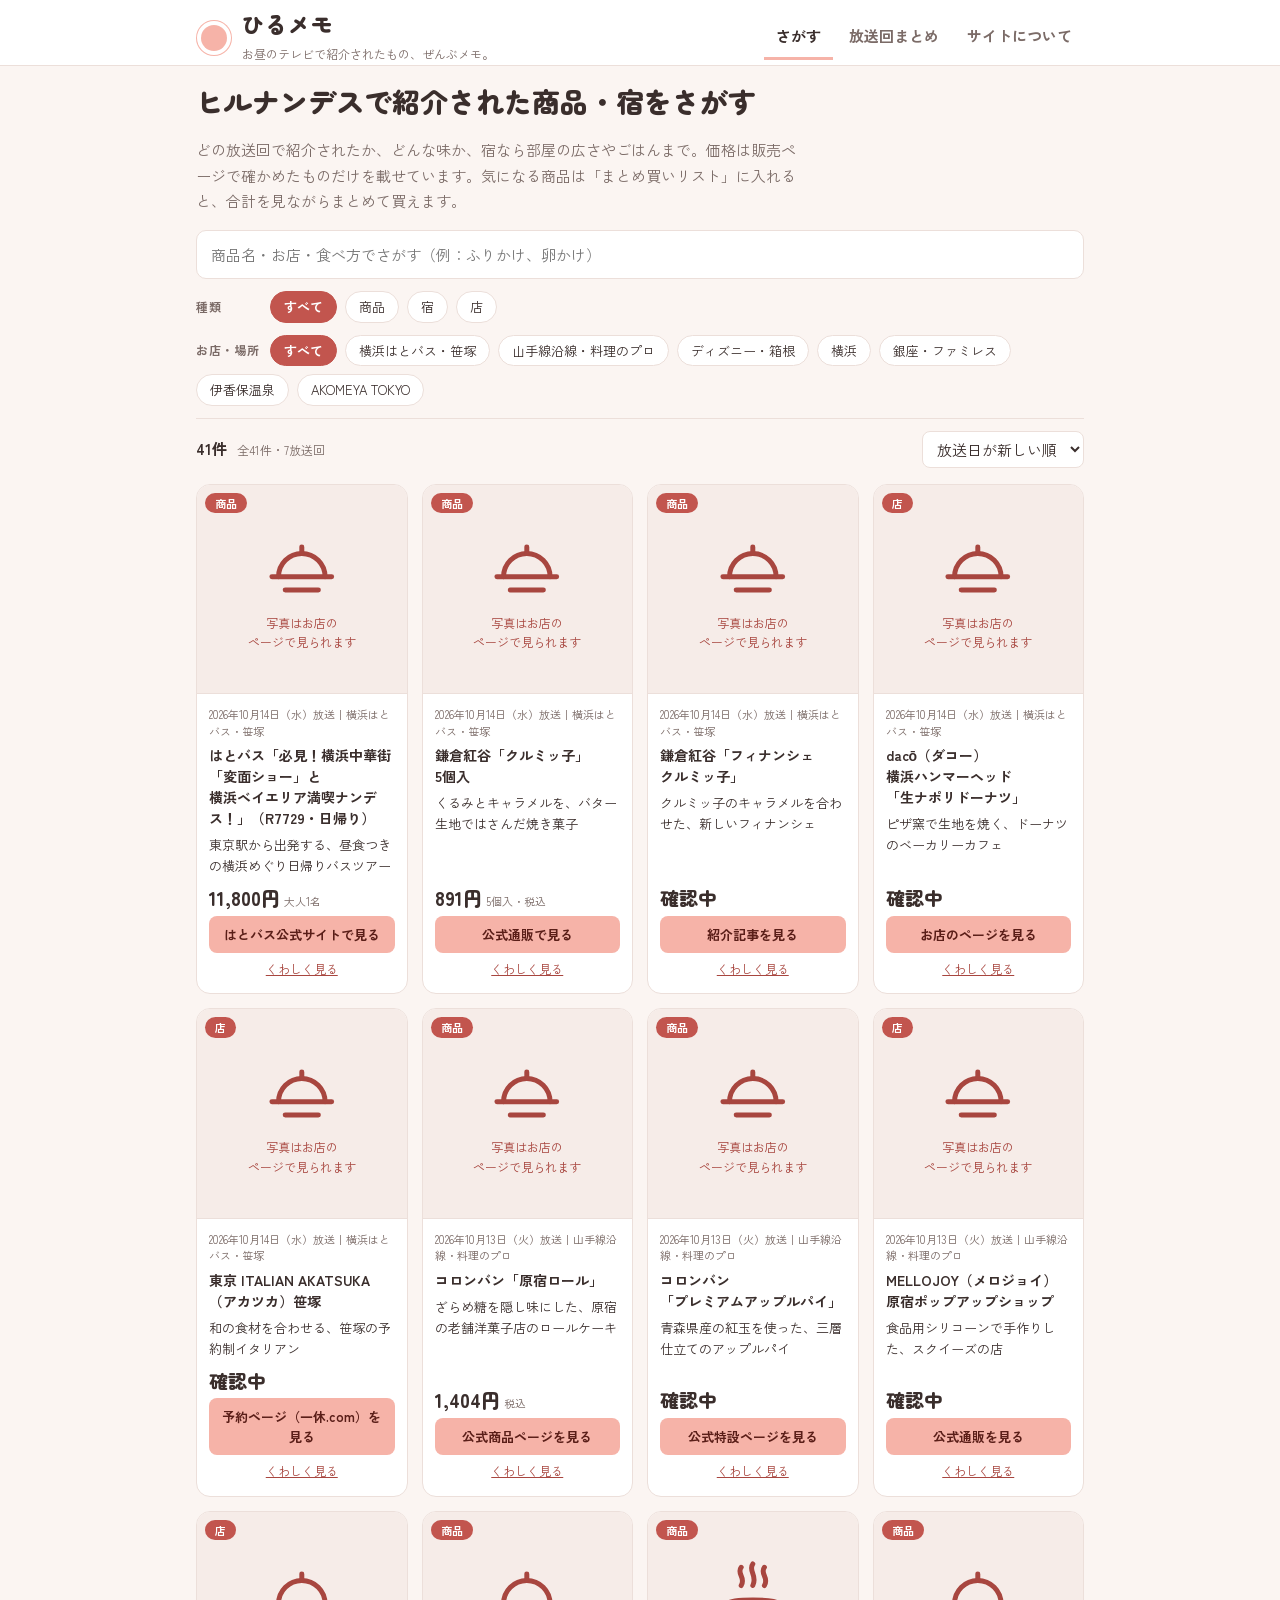
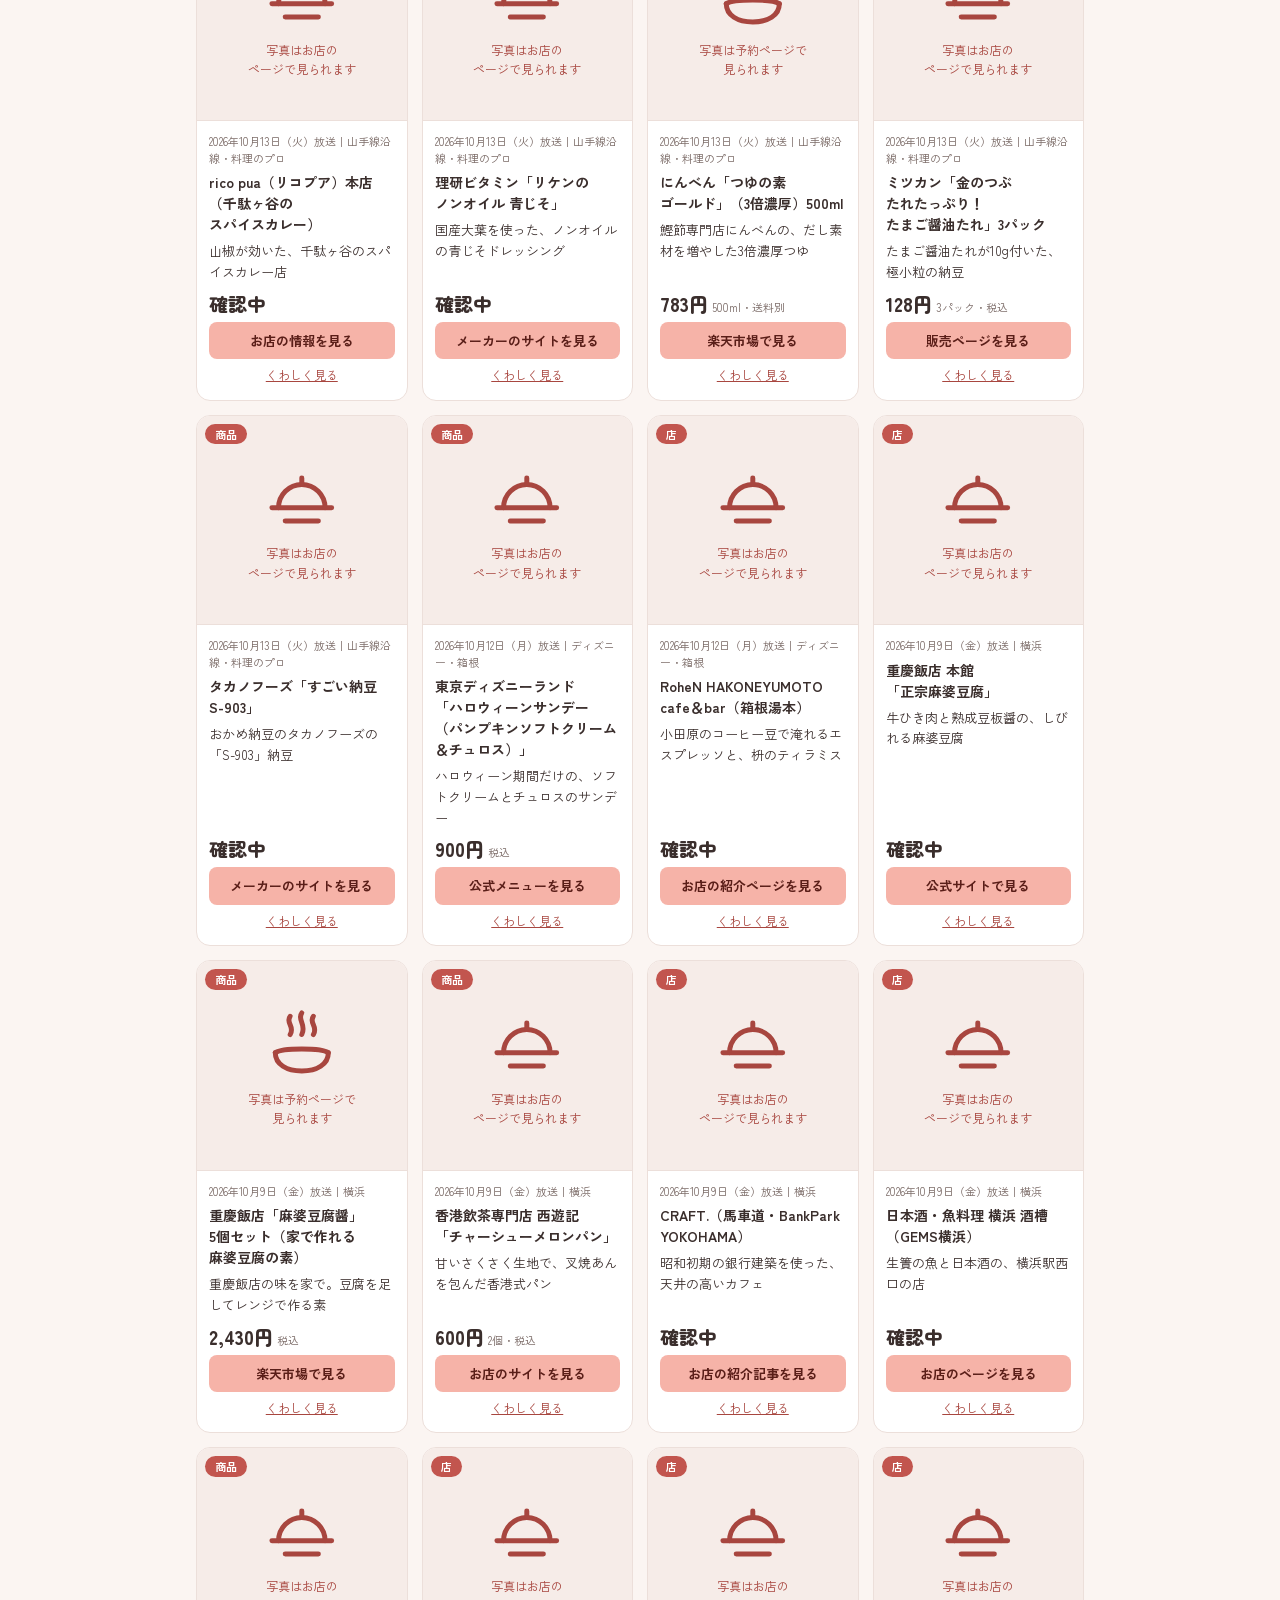
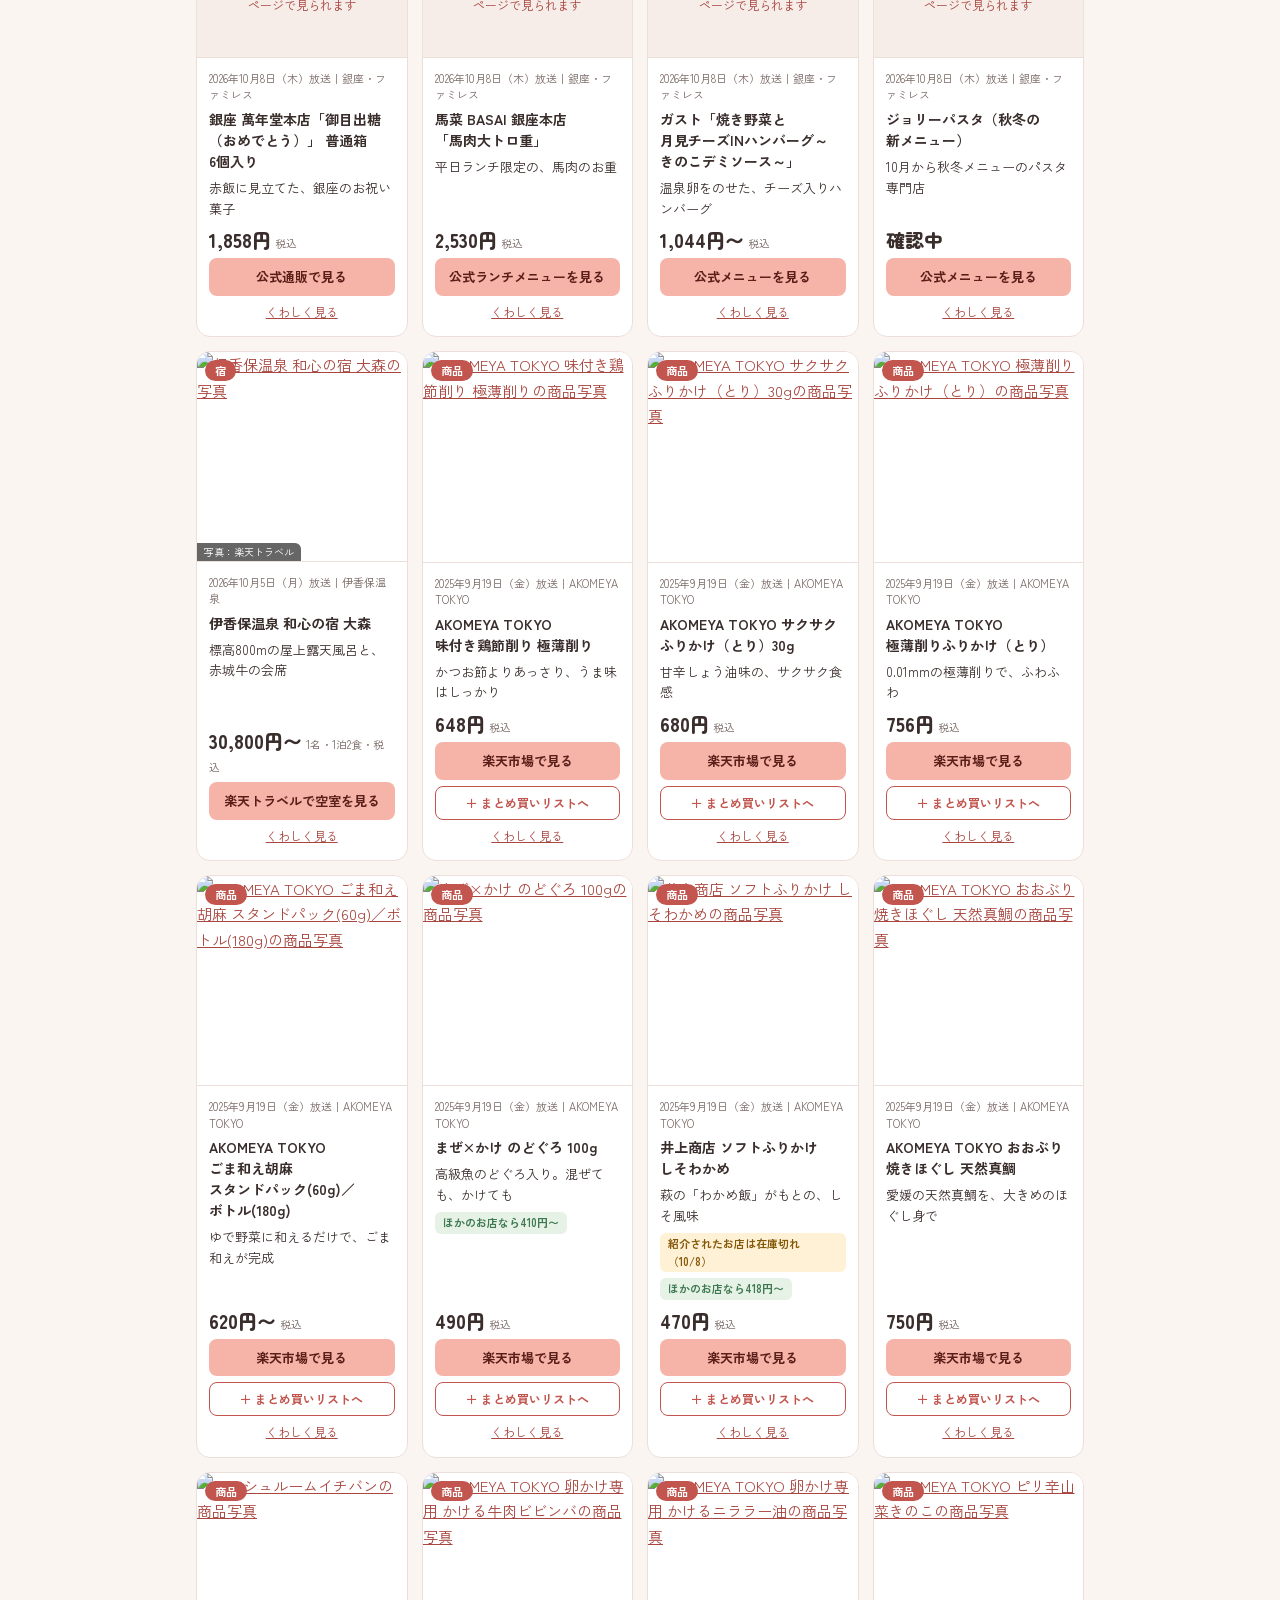
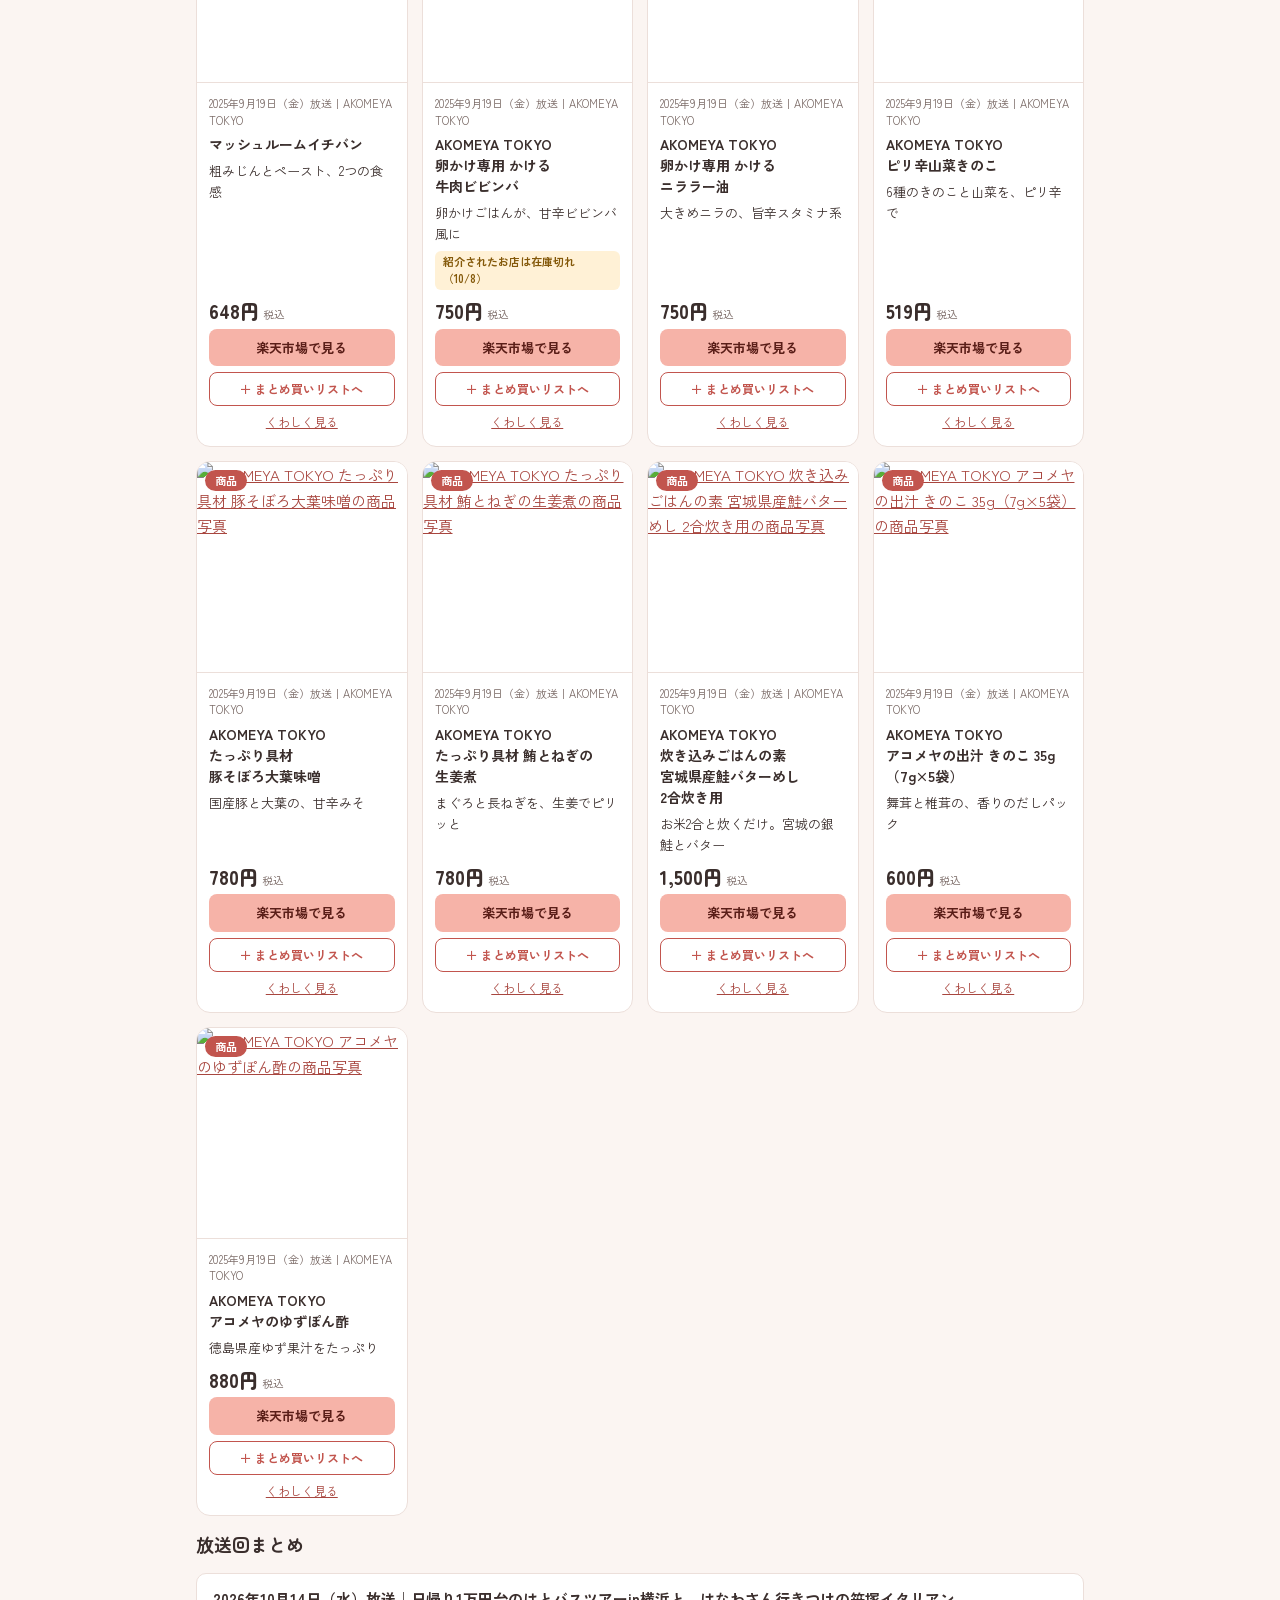
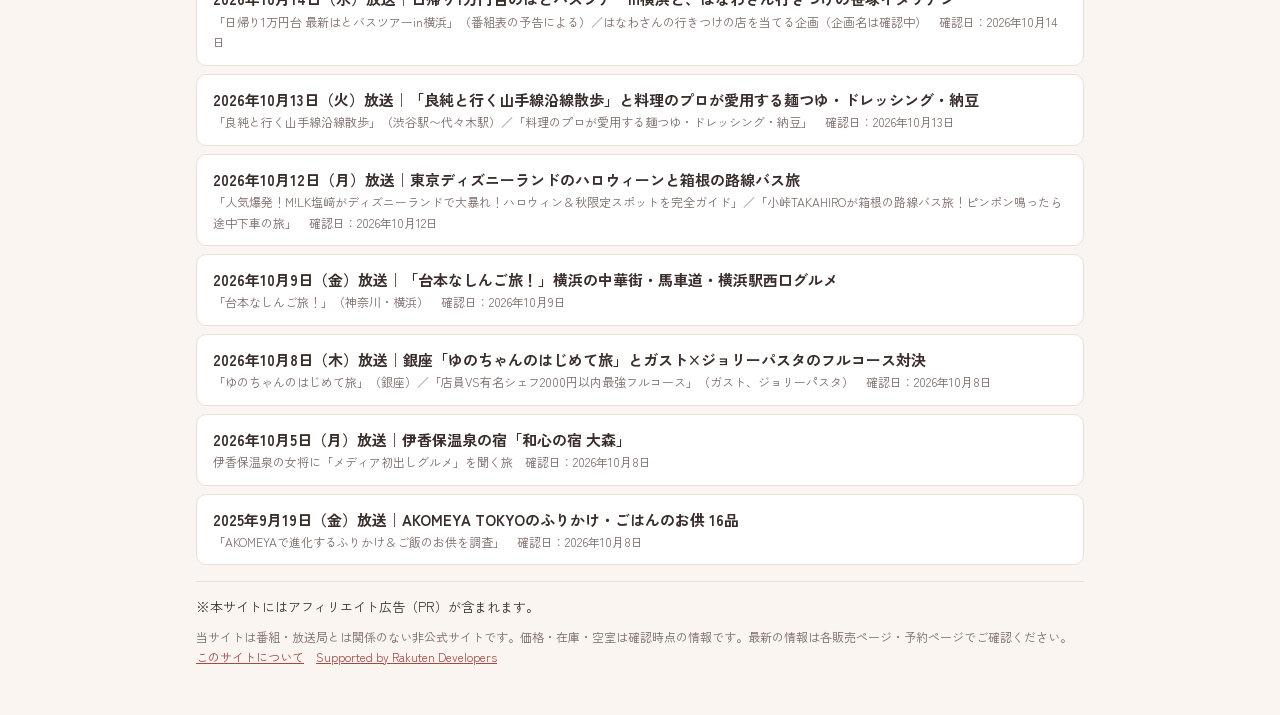
==== commit ac5ade4e: "2026-10-14放送分を追加 Co-Authored-By: Claude Opus 5.5 <noreply@anthropic.com> Claude-Session: https://cla" ====
--- a/site/index.html
+++ b/site/index.html
@@ -248,11 +248,66 @@
 <div class="tools">
 <input class="search" id="q" type="search" placeholder="商品名・お店・食べ方でさがす（例：ふりかけ、卵かけ）" aria-label="キーワードでさがす">
 <div class="frow"><span class="flabel">種類</span><button class="chip" data-f="kind" data-v="" aria-pressed="true">すべて</button><button class="chip" data-f="kind" data-v="商品" aria-pressed="false">商品</button><button class="chip" data-f="kind" data-v="宿" aria-pressed="false">宿</button><button class="chip" data-f="kind" data-v="店" aria-pressed="false">店</button></div>
-<div class="frow"><span class="flabel">お店・場所</span><button class="chip" data-f="shop" data-v="" aria-pressed="true">すべて</button><button class="chip" data-f="shop" data-v="山手線沿線・料理のプロ" aria-pressed="false">山手線沿線・料理のプロ</button><button class="chip" data-f="shop" data-v="ディズニー・箱根" aria-pressed="false">ディズニー・箱根</button><button class="chip" data-f="shop" data-v="横浜" aria-pressed="false">横浜</button><button class="chip" data-f="shop" data-v="銀座・ファミレス" aria-pressed="false">銀座・ファミレス</button><button class="chip" data-f="shop" data-v="伊香保温泉" aria-pressed="false">伊香保温泉</button><button class="chip" data-f="shop" data-v="AKOMEYA TOKYO" aria-pressed="false">AKOMEYA TOKYO</button></div>
-<div class="bar"><div class="count" id="count" aria-live="polite">36件 <small>全36件・6放送回</small></div>
+<div class="frow"><span class="flabel">お店・場所</span><button class="chip" data-f="shop" data-v="" aria-pressed="true">すべて</button><button class="chip" data-f="shop" data-v="横浜はとバス・笹塚" aria-pressed="false">横浜はとバス・笹塚</button><button class="chip" data-f="shop" data-v="山手線沿線・料理のプロ" aria-pressed="false">山手線沿線・料理のプロ</button><button class="chip" data-f="shop" data-v="ディズニー・箱根" aria-pressed="false">ディズニー・箱根</button><button class="chip" data-f="shop" data-v="横浜" aria-pressed="false">横浜</button><button class="chip" data-f="shop" data-v="銀座・ファミレス" aria-pressed="false">銀座・ファミレス</button><button class="chip" data-f="shop" data-v="伊香保温泉" aria-pressed="false">伊香保温泉</button><button class="chip" data-f="shop" data-v="AKOMEYA TOKYO" aria-pressed="false">AKOMEYA TOKYO</button></div>
+<div class="bar"><div class="count" id="count" aria-live="polite">41件 <small>全41件・7放送回</small></div>
 <select class="sort" id="sort" aria-label="並び順"><option value="new">放送日が新しい順</option><option value="low">価格が安い順</option><option value="high">価格が高い順</option></select></div>
 </div>
 <ul class="cards" id="list">
+<li class="card" data-kind="商品" data-shop="横浜はとバス・笹塚" data-date="2026-10-14" data-price="11800" data-text="はとバス「必見！横浜中華街「変面ショー」と横浜ベイエリア満喫ナンデス！」（r7729・日帰り） 横浜はとバス・笹塚 ツアー・スイーツ・イタリアン 東京駅から出発する、昼食つきの横浜めぐり日帰りバスツアー 東京駅丸の内南口を9:20に出て、横浜ハンマーヘッド、横浜中華街（福満園・関帝廟）、横浜マリンタワー、山下公園、横浜港のミニクルーズ、横浜赤レンガ倉庫を回る日帰りコースです。昼食が1回つき、20名から催行します。放送で回った行程とまったく同じかどうかは確認中です。 車を出さずに家族や友人と横浜観光 初めての横浜で名所をまとめて回る 中華街の変面ショーを見たいときに">
+<a class="ph none" href="https://www.hatobus.co.jp/course?searchWords=R7729" target="_blank" rel="noopener"><span><svg viewBox="0 0 48 48" aria-hidden="true" fill="none" stroke="currentColor" stroke-width="3" stroke-linecap="round"><path d="M6 30h36"/><path d="M10 30a14 14 0 0 1 28 0"/><path d="M24 12v4"/><path d="M14 38h20"/></svg>写真はお店の<br>ページで見られます</span><span class="kind">商品</span></a>
+<div class="card-b"><div class="ep">2026年10月14日（水）放送｜横浜はとバス・笹塚</div>
+<div class="name"><a href="20261014-yokohama-hatobus.html#i1">はとバス「必見！横浜中華街「変面ショー」と横浜ベイエリア満喫ナンデス！」（R7729・日帰り）</a></div>
+<p class="catch">東京駅から出発する、昼食つきの横浜めぐり日帰りバスツアー</p>
+
+<div class="price">11,800円<small>大人1名</small></div>
+<a class="btn" href="https://www.hatobus.co.jp/course?searchWords=R7729" target="_blank" rel="noopener">はとバス公式サイトで見る</a>
+
+<a class="more" href="20261014-yokohama-hatobus.html#i1">くわしく見る</a></div>
+</li>
+<li class="card" data-kind="商品" data-shop="横浜はとバス・笹塚" data-date="2026-10-14" data-price="891" data-text="鎌倉紅谷「クルミッ子」5個入 横浜はとバス・笹塚 ツアー・スイーツ・イタリアン くるみとキャラメルを、バター生地ではさんだ焼き菓子 自家製のキャラメルにくるみをたっぷり混ぜ、バターの香る生地で上下からはさんだ、鎌倉紅谷の代表的なお菓子です。はちみつが入っているので、1歳未満の子どもには食べさせないでください。暑いとキャラメルがやわらかくなります。 手みやげ・おみやげに コーヒーや紅茶と 横浜散策のおみやげに">
+<a class="ph none" href="https://www.kamakurabeniya.com/products/kurumicco5" target="_blank" rel="noopener"><span><svg viewBox="0 0 48 48" aria-hidden="true" fill="none" stroke="currentColor" stroke-width="3" stroke-linecap="round"><path d="M6 30h36"/><path d="M10 30a14 14 0 0 1 28 0"/><path d="M24 12v4"/><path d="M14 38h20"/></svg>写真はお店の<br>ページで見られます</span><span class="kind">商品</span></a>
+<div class="card-b"><div class="ep">2026年10月14日（水）放送｜横浜はとバス・笹塚</div>
+<div class="name"><a href="20261014-yokohama-hatobus.html#i2">鎌倉紅谷「クルミッ子」5個入</a></div>
+<p class="catch">くるみとキャラメルを、バター生地ではさんだ焼き菓子</p>
+
+<div class="price">891円<small>5個入・税込</small></div>
+<a class="btn" href="https://www.kamakurabeniya.com/products/kurumicco5" target="_blank" rel="noopener">公式通販で見る</a>
+
+<a class="more" href="20261014-yokohama-hatobus.html#i2">くわしく見る</a></div>
+</li>
+<li class="card" data-kind="商品" data-shop="横浜はとバス・笹塚" data-date="2026-10-14" data-price="0" data-text="鎌倉紅谷「フィナンシェ クルミッ子」 横浜はとバス・笹塚 ツアー・スイーツ・イタリアン クルミッ子のキャラメルを合わせた、新しいフィナンシェ フィナンシェの生地にクルミッ子のキャラメルを合わせて、しっとり焼き上げたお菓子です。発酵バターを焦がして、香りとコクを出しているそうです（報道による）。2026年10月14日に発売されました。 クルミッ子と食べくらべ お茶の時間に ちょっとした手みやげに">
+<a class="ph none" href="https://news.allabout.co.jp/articles/o/130078/" target="_blank" rel="noopener"><span><svg viewBox="0 0 48 48" aria-hidden="true" fill="none" stroke="currentColor" stroke-width="3" stroke-linecap="round"><path d="M6 30h36"/><path d="M10 30a14 14 0 0 1 28 0"/><path d="M24 12v4"/><path d="M14 38h20"/></svg>写真はお店の<br>ページで見られます</span><span class="kind">商品</span></a>
+<div class="card-b"><div class="ep">2026年10月14日（水）放送｜横浜はとバス・笹塚</div>
+<div class="name"><a href="20261014-yokohama-hatobus.html#i3">鎌倉紅谷「フィナンシェ クルミッ子」</a></div>
+<p class="catch">クルミッ子のキャラメルを合わせた、新しいフィナンシェ</p>
+
+<div class="price">確認中<small></small></div>
+<a class="btn" href="https://news.allabout.co.jp/articles/o/130078/" target="_blank" rel="noopener">紹介記事を見る</a>
+
+<a class="more" href="20261014-yokohama-hatobus.html#i3">くわしく見る</a></div>
+</li>
+<li class="card" data-kind="店" data-shop="横浜はとバス・笹塚" data-date="2026-10-14" data-price="0" data-text="dacō（ダコー）横浜ハンマーヘッド「生ナポリドーナツ」 横浜はとバス・笹塚 ツアー・スイーツ・イタリアン ピザ窯で生地を焼く、ドーナツのベーカリーカフェ 福岡のベーカリー「amam dacotan」の別ブランドで、2026年5月16日に横浜ハンマーヘッドの1階に開きました。ピザ窯で焼く「ナポリ」シリーズがあり、生ナポリドーナツは高い温度で焼いた生地にきび糖をまぶしたものです（報道による）。放送で訪れたのがハンマーヘッドの店かどうかは確認中です。 ハンマーヘッド散策の休憩に 港を見ながらテイクアウトで カスタード入りなどと食べくらべ">
+<a class="ph none" href="https://www.hammerhead.co.jp/shoprestaurant/detail/?cd=000061" target="_blank" rel="noopener"><span><svg viewBox="0 0 48 48" aria-hidden="true" fill="none" stroke="currentColor" stroke-width="3" stroke-linecap="round"><path d="M6 30h36"/><path d="M10 30a14 14 0 0 1 28 0"/><path d="M24 12v4"/><path d="M14 38h20"/></svg>写真はお店の<br>ページで見られます</span><span class="kind">店</span></a>
+<div class="card-b"><div class="ep">2026年10月14日（水）放送｜横浜はとバス・笹塚</div>
+<div class="name"><a href="20261014-yokohama-hatobus.html#i4">dacō（ダコー）横浜ハンマーヘッド「生ナポリドーナツ」</a></div>
+<p class="catch">ピザ窯で生地を焼く、ドーナツのベーカリーカフェ</p>
+
+<div class="price">確認中<small></small></div>
+<a class="btn" href="https://www.hammerhead.co.jp/shoprestaurant/detail/?cd=000061" target="_blank" rel="noopener">お店のページを見る</a>
+
+<a class="more" href="20261014-yokohama-hatobus.html#i4">くわしく見る</a></div>
+</li>
+<li class="card" data-kind="店" data-shop="横浜はとバス・笹塚" data-date="2026-10-14" data-price="0" data-text="東京 italian akatsuka（アカツカ）笹塚 横浜はとバス・笹塚 ツアー・スイーツ・イタリアン 和の食材を合わせる、笹塚の予約制イタリアン 京王線笹塚駅から歩いて6分ほどの、和の要素を合わせたイタリアンのお店です。付き合いのある生産者の食材や季節の食材を使っています（一休.comの店舗ページによる）。番組では、紅白歌合戦とレコード大賞に出た「スター」が誰かを当てる形で、はなわさんの行きつけとして紹介されたようです（紹介記事・視聴者の投稿による）。 記念日のディナーに 少人数での食事会に ボロネーゼやイカ墨のパスタなど名物の皿を中心に">
+<a class="ph none" href="https://restaurant.ikyu.com/121237" target="_blank" rel="noopener"><span><svg viewBox="0 0 48 48" aria-hidden="true" fill="none" stroke="currentColor" stroke-width="3" stroke-linecap="round"><path d="M6 30h36"/><path d="M10 30a14 14 0 0 1 28 0"/><path d="M24 12v4"/><path d="M14 38h20"/></svg>写真はお店の<br>ページで見られます</span><span class="kind">店</span></a>
+<div class="card-b"><div class="ep">2026年10月14日（水）放送｜横浜はとバス・笹塚</div>
+<div class="name"><a href="20261014-yokohama-hatobus.html#i5">東京 ITALIAN AKATSUKA（アカツカ）笹塚</a></div>
+<p class="catch">和の食材を合わせる、笹塚の予約制イタリアン</p>
+
+<div class="price">確認中<small></small></div>
+<a class="btn" href="https://restaurant.ikyu.com/121237" target="_blank" rel="noopener">予約ページ（一休.com）を見る</a>
+
+<a class="more" href="20261014-yokohama-hatobus.html#i5">くわしく見る</a></div>
+</li>
 <li class="card" data-kind="商品" data-shop="山手線沿線・料理のプロ" data-date="2026-10-13" data-price="1404" data-text="コロンバン「原宿ロール」 山手線沿線・料理のプロ スイーツ・調味料 ざらめ糖を隠し味にした、原宿の老舗洋菓子店のロールケーキ 時間をかけてふんわり焼き上げた生地で、新鮮な牛乳から作る軽くなめらかな生クリームを巻いたロールケーキです。隠し味のざらめ糖が、どこか懐かしい甘さと食感を加えます。売上の一部は認定npo法人「世界の子どもにワクチンを日本委員会」を通じて寄付される、と公式サイトにあります。 冷蔵庫でよく冷やしてそのまま 厚めに切ってコーヒーや紅茶と バニラアイスを添えて">
 <a class="ph none" href="https://www.colombin.co.jp/product/cake/post-40.php" target="_blank" rel="noopener"><span><svg viewBox="0 0 48 48" aria-hidden="true" fill="none" stroke="currentColor" stroke-width="3" stroke-linecap="round"><path d="M6 30h36"/><path d="M10 30a14 14 0 0 1 28 0"/><path d="M24 12v4"/><path d="M14 38h20"/></svg>写真はお店の<br>ページで見られます</span><span class="kind">商品</span></a>
 <div class="card-b"><div class="ep">2026年10月13日（火）放送｜山手線沿線・料理のプロ</div>
@@ -652,8 +707,8 @@
 </ul>
 <div class="empty" id="empty" hidden><div>条件に合うものがありません。しぼり込みを減らしてください。</div><button class="btn ghost" id="reset">条件をすべて外す</button></div>
 <h2 id="kai">放送回まとめ</h2>
-<ul class="blist"><li><a href="20261013-yamanote-harajuku.html">2026年10月13日（火）放送｜「良純と行く山手線沿線散歩」と料理のプロが愛用する麺つゆ・ドレッシング・納豆<small>「良純と行く山手線沿線散歩」（渋谷駅〜代々木駅）／「料理のプロが愛用する麺つゆ・ドレッシング・納豆」　確認日：2026年10月13日</small></a></li><li><a href="20261012-disney-hakone.html">2026年10月12日（月）放送｜東京ディズニーランドのハロウィーンと箱根の路線バス旅<small>「人気爆発！M!LK塩﨑がディズニーランドで大暴れ！ハロウィン＆秋限定スポットを完全ガイド」／「小峠TAKAHIROが箱根の路線バス旅！ピンポン鳴ったら途中下車の旅」　確認日：2026年10月12日</small></a></li><li><a href="20261009-yokohama-shingo.html">2026年10月9日（金）放送｜「台本なしんご旅！」横浜の中華街・馬車道・横浜駅西口グルメ<small>「台本なしんご旅！」（神奈川・横浜）　確認日：2026年10月9日</small></a></li><li><a href="20261008-ginza-gusto-jollypasta.html">2026年10月8日（木）放送｜銀座「ゆのちゃんのはじめて旅」とガスト×ジョリーパスタのフルコース対決<small>「ゆのちゃんのはじめて旅」（銀座）／「店員VS有名シェフ2000円以内最強フルコース」（ガスト、ジョリーパスタ）　確認日：2026年10月8日</small></a></li><li><a href="20261005-ikaho-omori.html">2026年10月5日（月）放送｜伊香保温泉の宿「和心の宿 大森」<small>伊香保温泉の女将に「メディア初出しグルメ」を聞く旅　確認日：2026年10月8日</small></a></li><li><a href="20250919-akomeya-tokyo.html">2025年9月19日（金）放送｜AKOMEYA TOKYOのふりかけ・ごはんのお供 16品<small>「AKOMEYAで進化するふりかけ＆ご飯のお供を調査」　確認日：2026年10月8日</small></a></li></ul>
-</main><script type="application/ld+json">{"@context": "https://schema.org", "@graph": [{"@type": "WebSite", "name": "ひるメモ", "url": "https://hirumemo.com/", "inLanguage": "ja"}, {"@type": "Organization", "name": "ひるメモ", "url": "https://hirumemo.com/"}, {"@type": "ItemList", "name": "放送回まとめ", "itemListElement": [{"@type": "ListItem", "position": 1, "url": "https://hirumemo.com/20261013-yamanote-harajuku.html", "name": "【ヒルナンデス】10月13日放送｜「良純と行く山手線沿線散歩」（コロンバン・rico pua）と料理のプロが愛用する麺つゆ・ドレッシング・納豆まとめ"}, {"@type": "ListItem", "position": 2, "url": "https://hirumemo.com/20261012-disney-hakone.html", "name": "【ヒルナンデス】10月12日放送｜東京ディズニーランドのハロウィーンと箱根の路線バス旅（RoheN 箱根湯本）で紹介されたグルメまとめ"}, {"@type": "ListItem", "position": 3, "url": "https://hirumemo.com/20261009-yokohama-shingo.html", "name": "【ヒルナンデス】10月9日放送｜「台本なしんご旅！」横浜（重慶飯店・西遊記・酒槽ほか）のお店・グルメまとめ"}, {"@type": "ListItem", "position": 4, "url": "https://hirumemo.com/20261008-ginza-gusto-jollypasta.html", "name": "【ヒルナンデス】10月8日放送｜銀座「ゆのちゃんのはじめて旅」とガスト×ジョリーパスタ「2000円以内最強フルコース」のお店・和菓子まとめ"}, {"@type": "ListItem", "position": 5, "url": "https://hirumemo.com/20261005-ikaho-omori.html", "name": "【ヒルナンデス】10月5日放送｜伊香保温泉で登場した宿「和心の宿 大森」部屋の広さ・ごはん・料金まとめ"}, {"@type": "ListItem", "position": 6, "url": "https://hirumemo.com/20250919-akomeya-tokyo.html", "name": "【ヒルナンデス】9月19日放送｜AKOMEYA TOKYOのふりかけ・ごはんのお供 16品まとめ"}]}]}</script>
+<ul class="blist"><li><a href="20261014-yokohama-hatobus.html">2026年10月14日（水）放送｜日帰り1万円台のはとバスツアーin横浜と、はなわさん行きつけの笹塚イタリアン<small>「日帰り1万円台 最新はとバスツアーin横浜」（番組表の予告による）／はなわさんの行きつけの店を当てる企画（企画名は確認中）　確認日：2026年10月14日</small></a></li><li><a href="20261013-yamanote-harajuku.html">2026年10月13日（火）放送｜「良純と行く山手線沿線散歩」と料理のプロが愛用する麺つゆ・ドレッシング・納豆<small>「良純と行く山手線沿線散歩」（渋谷駅〜代々木駅）／「料理のプロが愛用する麺つゆ・ドレッシング・納豆」　確認日：2026年10月13日</small></a></li><li><a href="20261012-disney-hakone.html">2026年10月12日（月）放送｜東京ディズニーランドのハロウィーンと箱根の路線バス旅<small>「人気爆発！M!LK塩﨑がディズニーランドで大暴れ！ハロウィン＆秋限定スポットを完全ガイド」／「小峠TAKAHIROが箱根の路線バス旅！ピンポン鳴ったら途中下車の旅」　確認日：2026年10月12日</small></a></li><li><a href="20261009-yokohama-shingo.html">2026年10月9日（金）放送｜「台本なしんご旅！」横浜の中華街・馬車道・横浜駅西口グルメ<small>「台本なしんご旅！」（神奈川・横浜）　確認日：2026年10月9日</small></a></li><li><a href="20261008-ginza-gusto-jollypasta.html">2026年10月8日（木）放送｜銀座「ゆのちゃんのはじめて旅」とガスト×ジョリーパスタのフルコース対決<small>「ゆのちゃんのはじめて旅」（銀座）／「店員VS有名シェフ2000円以内最強フルコース」（ガスト、ジョリーパスタ）　確認日：2026年10月8日</small></a></li><li><a href="20261005-ikaho-omori.html">2026年10月5日（月）放送｜伊香保温泉の宿「和心の宿 大森」<small>伊香保温泉の女将に「メディア初出しグルメ」を聞く旅　確認日：2026年10月8日</small></a></li><li><a href="20250919-akomeya-tokyo.html">2025年9月19日（金）放送｜AKOMEYA TOKYOのふりかけ・ごはんのお供 16品<small>「AKOMEYAで進化するふりかけ＆ご飯のお供を調査」　確認日：2026年10月8日</small></a></li></ul>
+</main><script type="application/ld+json">{"@context": "https://schema.org", "@graph": [{"@type": "WebSite", "name": "ひるメモ", "url": "https://hirumemo.com/", "inLanguage": "ja"}, {"@type": "Organization", "name": "ひるメモ", "url": "https://hirumemo.com/"}, {"@type": "ItemList", "name": "放送回まとめ", "itemListElement": [{"@type": "ListItem", "position": 1, "url": "https://hirumemo.com/20261014-yokohama-hatobus.html", "name": "【ヒルナンデス】10月14日放送｜日帰り1万円台のはとバスツアーin横浜（クルミッ子・dacō）とはなわさん行きつけの笹塚イタリアンまとめ"}, {"@type": "ListItem", "position": 2, "url": "https://hirumemo.com/20261013-yamanote-harajuku.html", "name": "【ヒルナンデス】10月13日放送｜「良純と行く山手線沿線散歩」（コロンバン・rico pua）と料理のプロが愛用する麺つゆ・ドレッシング・納豆まとめ"}, {"@type": "ListItem", "position": 3, "url": "https://hirumemo.com/20261012-disney-hakone.html", "name": "【ヒルナンデス】10月12日放送｜東京ディズニーランドのハロウィーンと箱根の路線バス旅（RoheN 箱根湯本）で紹介されたグルメまとめ"}, {"@type": "ListItem", "position": 4, "url": "https://hirumemo.com/20261009-yokohama-shingo.html", "name": "【ヒルナンデス】10月9日放送｜「台本なしんご旅！」横浜（重慶飯店・西遊記・酒槽ほか）のお店・グルメまとめ"}, {"@type": "ListItem", "position": 5, "url": "https://hirumemo.com/20261008-ginza-gusto-jollypasta.html", "name": "【ヒルナンデス】10月8日放送｜銀座「ゆのちゃんのはじめて旅」とガスト×ジョリーパスタ「2000円以内最強フルコース」のお店・和菓子まとめ"}, {"@type": "ListItem", "position": 6, "url": "https://hirumemo.com/20261005-ikaho-omori.html", "name": "【ヒルナンデス】10月5日放送｜伊香保温泉で登場した宿「和心の宿 大森」部屋の広さ・ごはん・料金まとめ"}, {"@type": "ListItem", "position": 7, "url": "https://hirumemo.com/20250919-akomeya-tokyo.html", "name": "【ヒルナンデス】9月19日放送｜AKOMEYA TOKYOのふりかけ・ごはんのお供 16品まとめ"}]}]}</script>
 <footer><p class="prnote">※本サイトにはアフィリエイト広告（PR）が含まれます。</p>当サイトは番組・放送局とは関係のない非公式サイトです。価格・在庫・空室は確認時点の情報です。最新の情報は各販売ページ・予約ページでご確認ください。<br><a href="about.html">このサイトについて</a>　<a href="https://developers.rakuten.com/" target="_blank" rel="noopener">Supported by Rakuten Developers</a></footer>
 </div>
 <script>
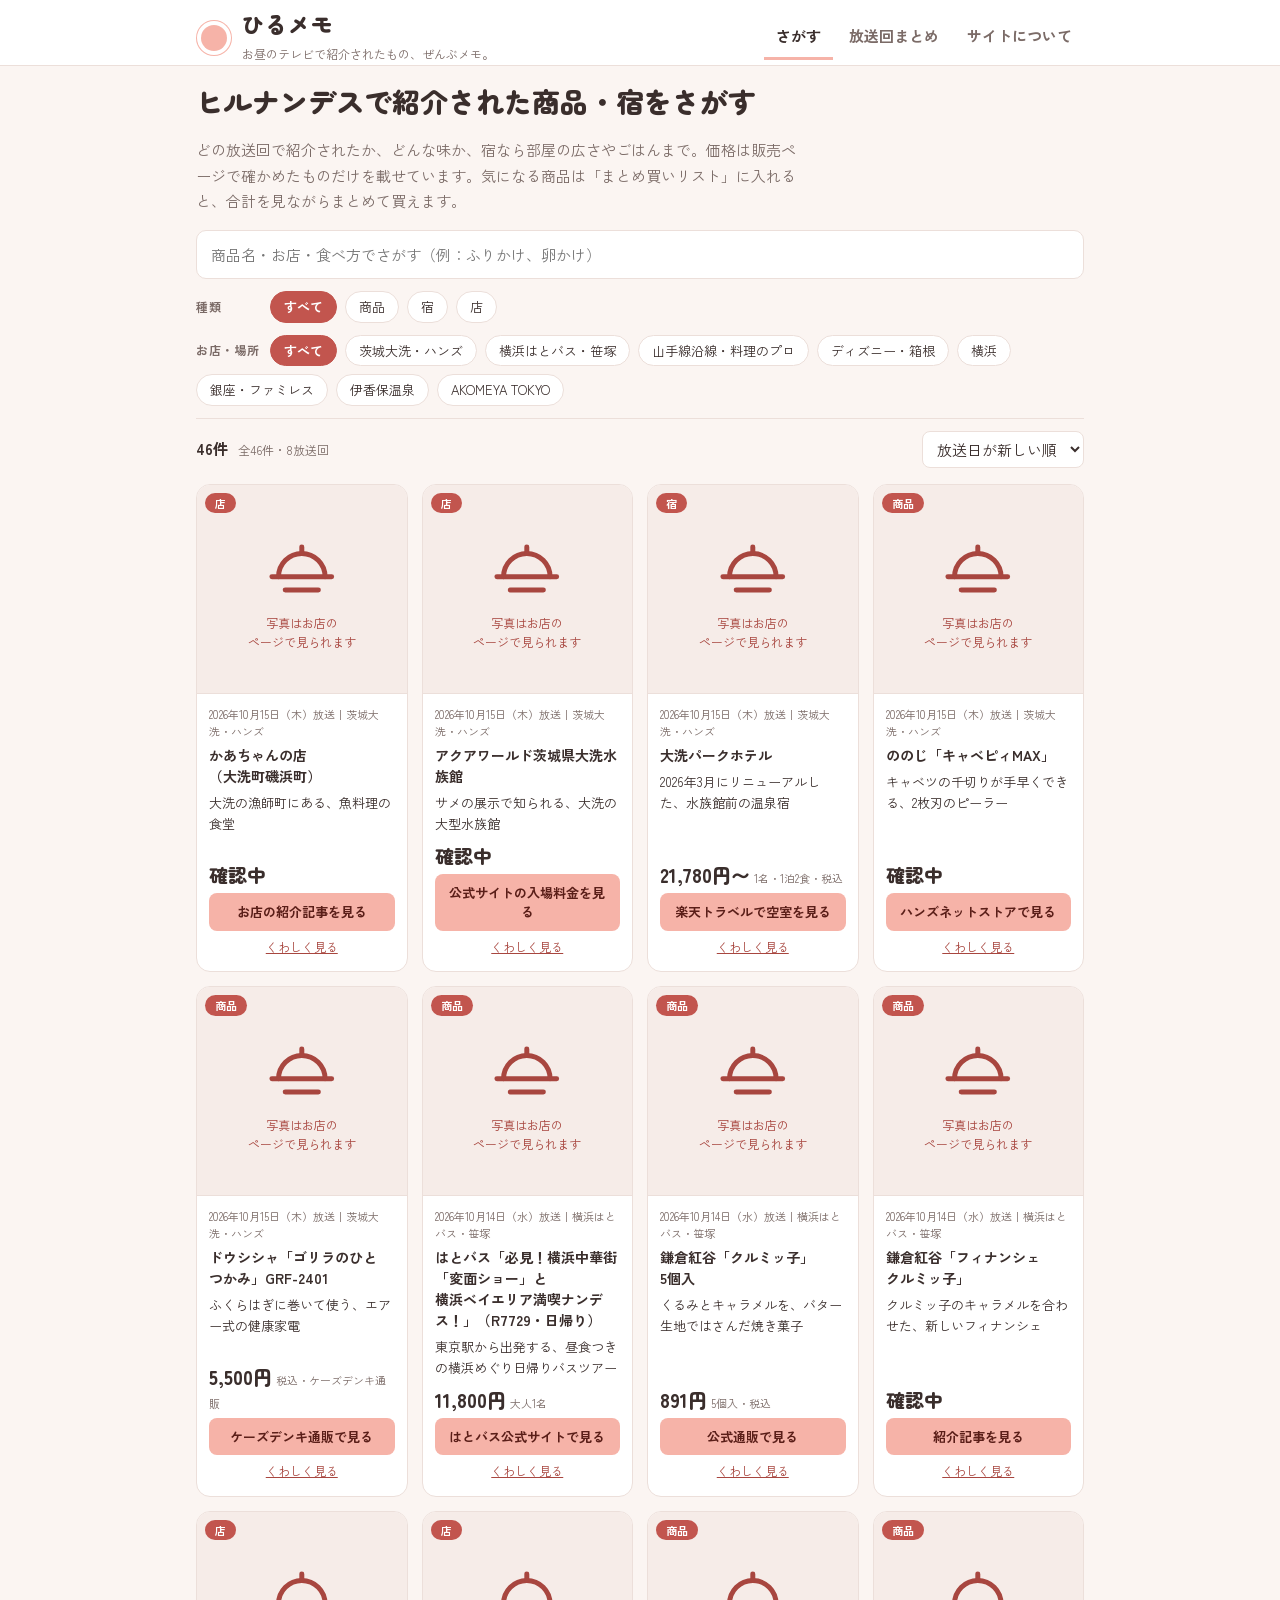
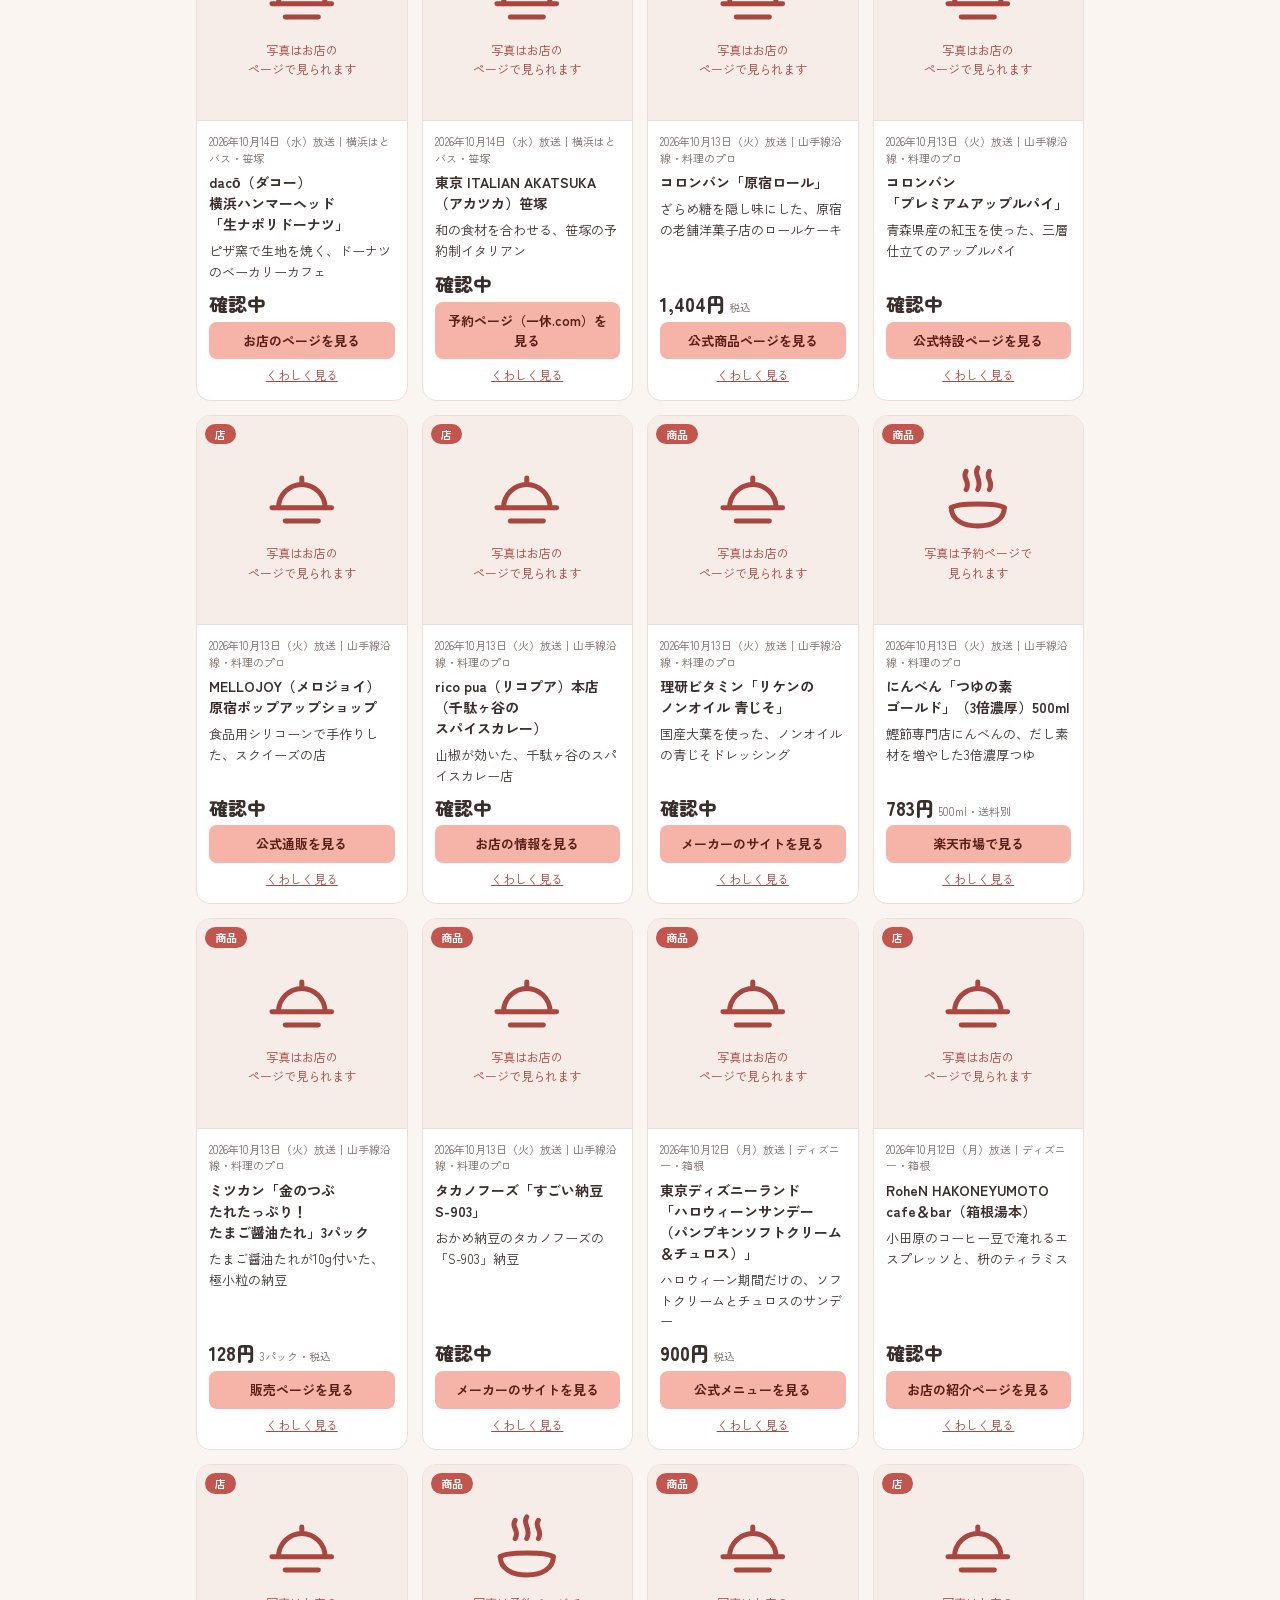
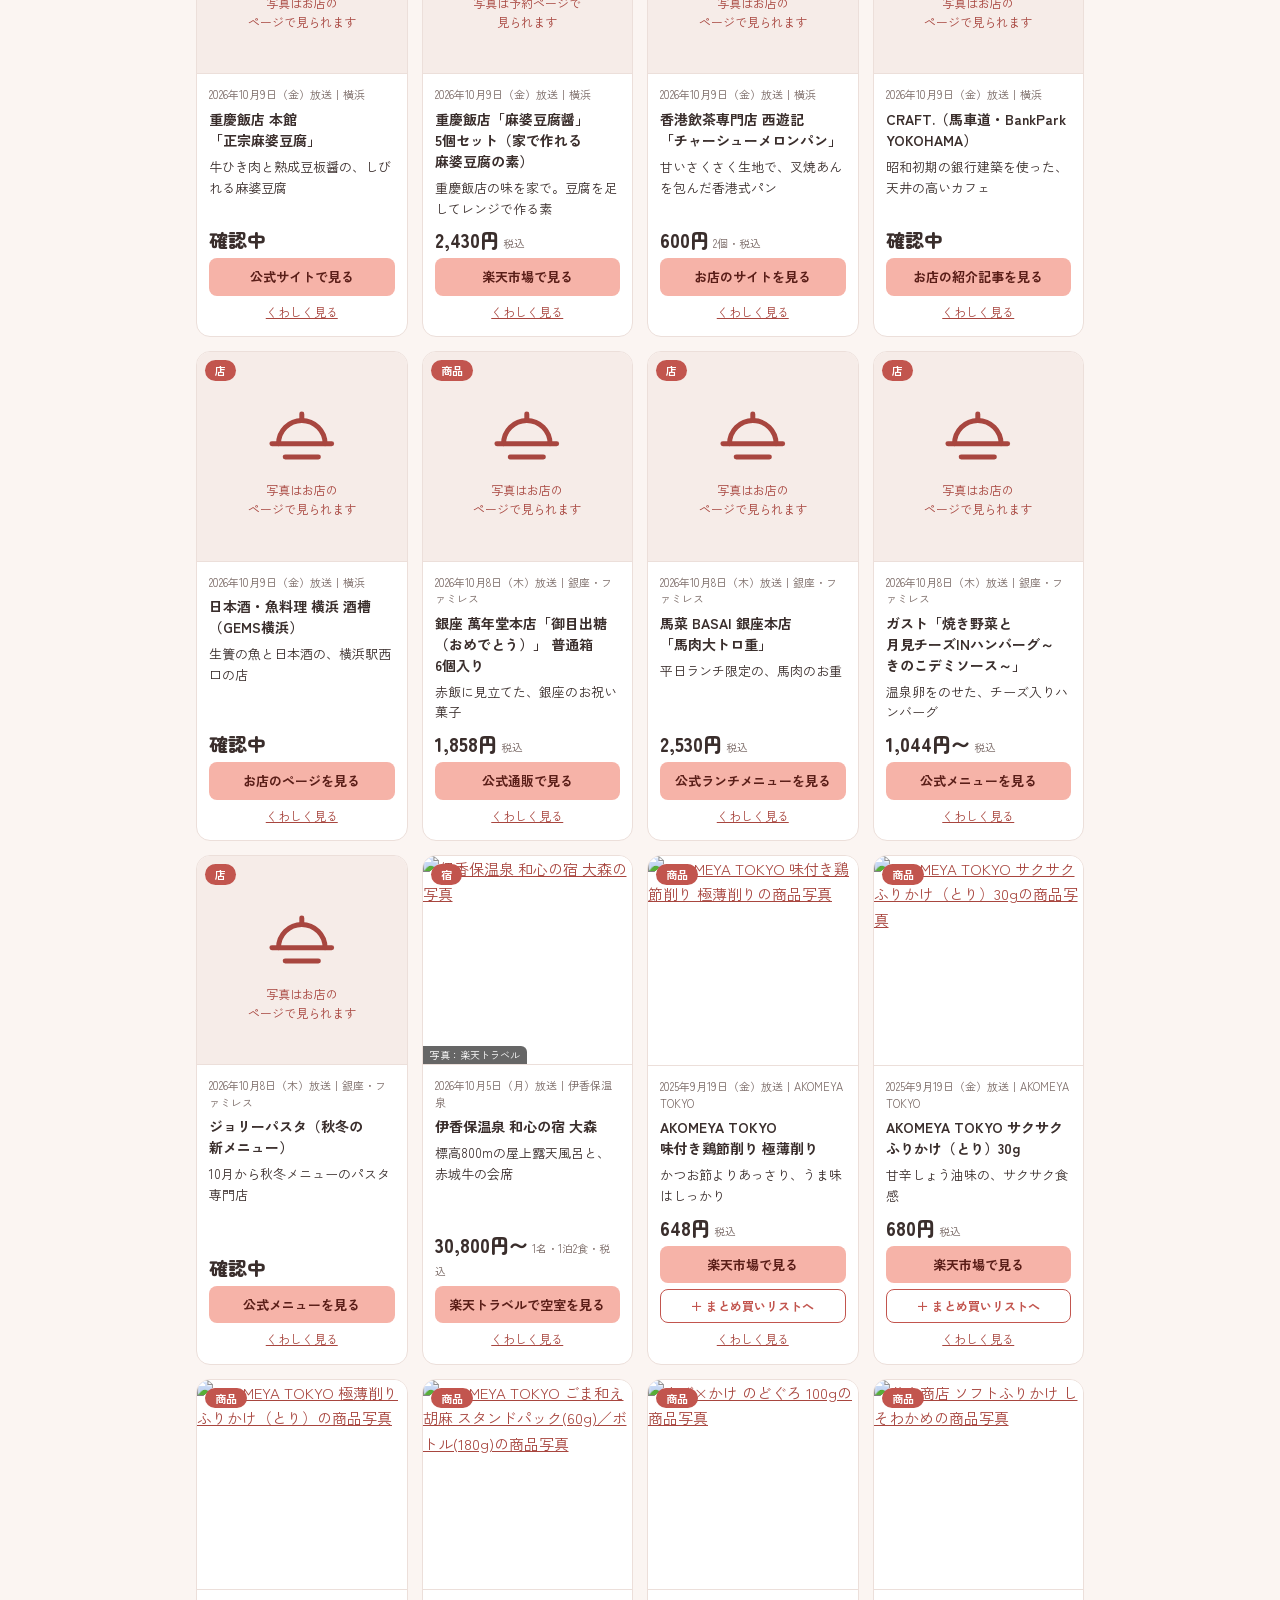
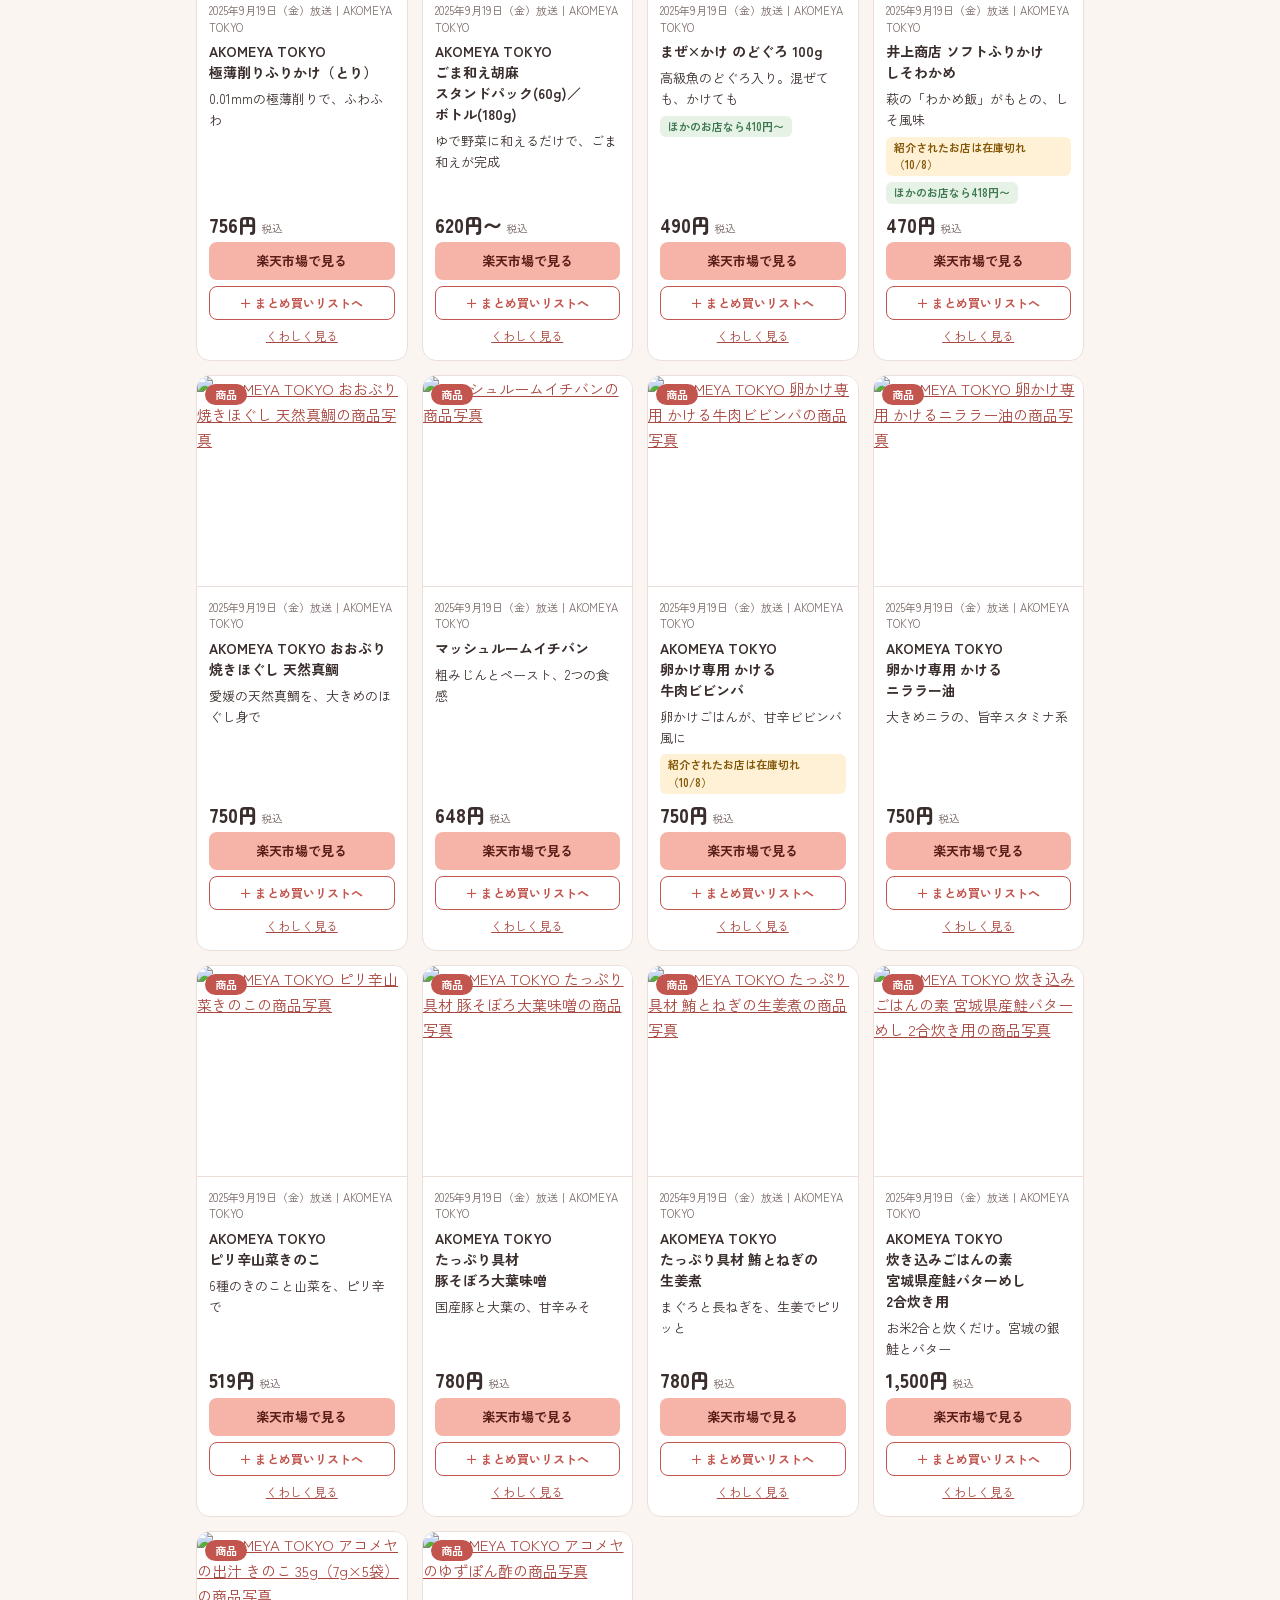
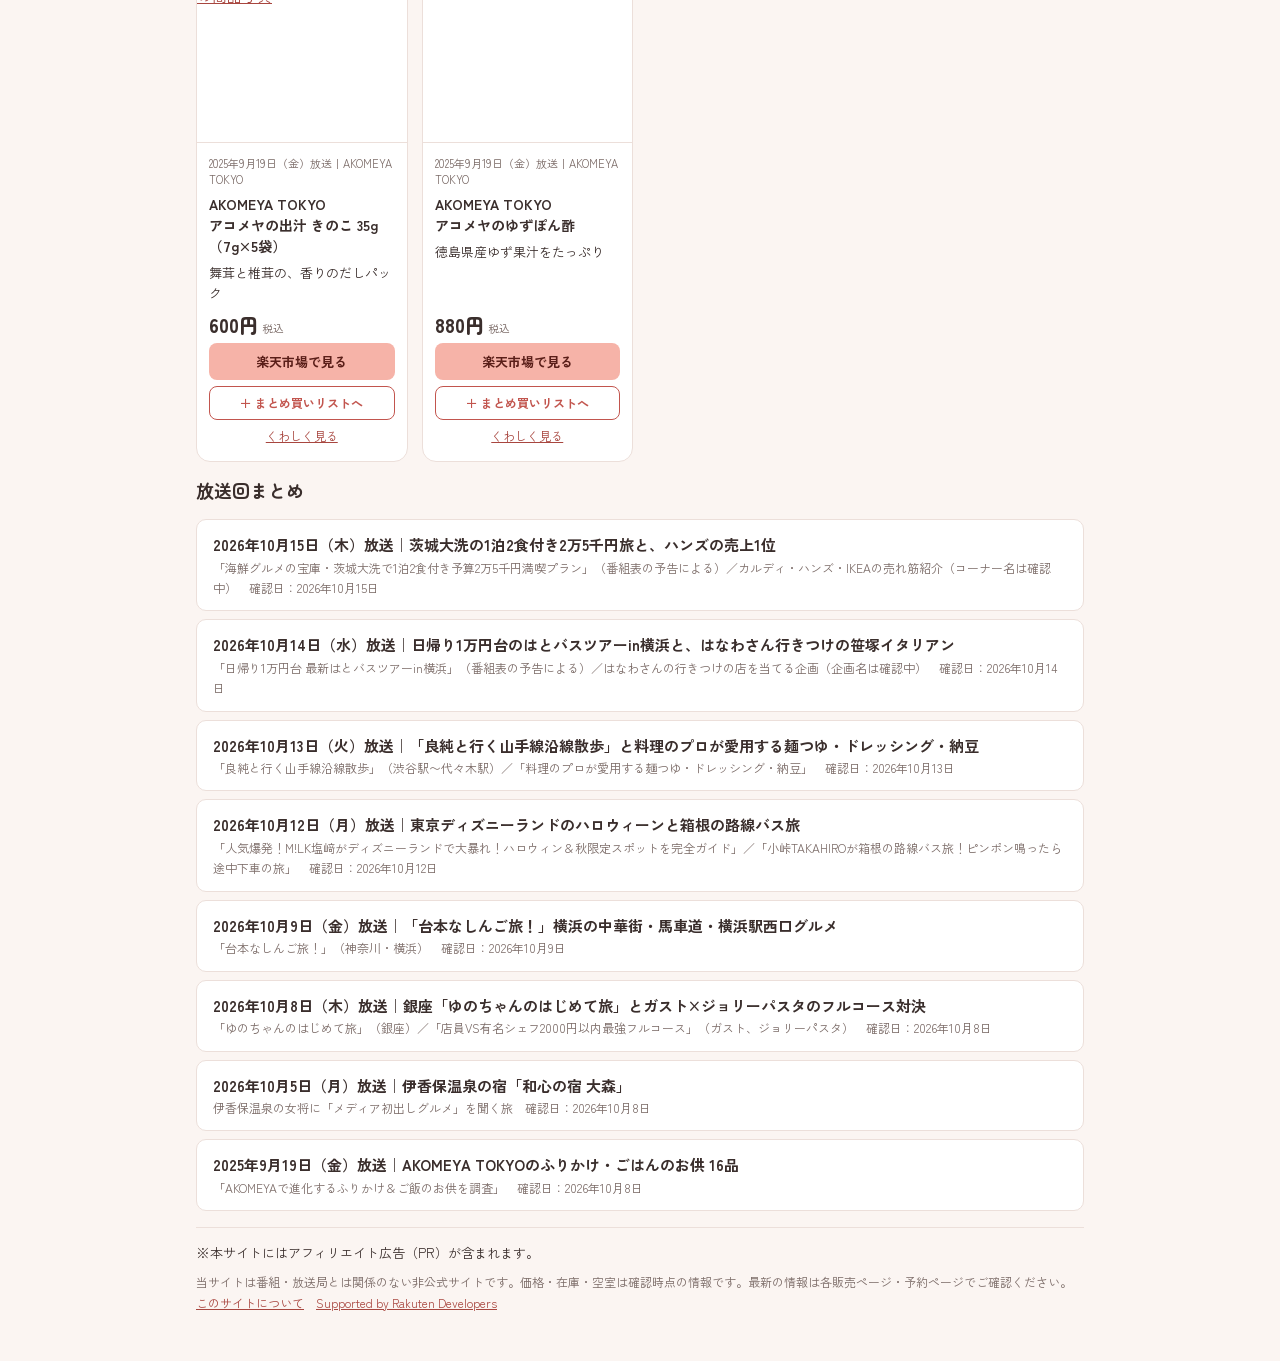
==== commit d11ad031: "2026-10-15放送分を追加 Co-Authored-By: Claude Opus 5.5 <noreply@anthropic.com> Claude-Session: https://cla" ====
--- a/site/index.html
+++ b/site/index.html
@@ -248,11 +248,66 @@
 <div class="tools">
 <input class="search" id="q" type="search" placeholder="商品名・お店・食べ方でさがす（例：ふりかけ、卵かけ）" aria-label="キーワードでさがす">
 <div class="frow"><span class="flabel">種類</span><button class="chip" data-f="kind" data-v="" aria-pressed="true">すべて</button><button class="chip" data-f="kind" data-v="商品" aria-pressed="false">商品</button><button class="chip" data-f="kind" data-v="宿" aria-pressed="false">宿</button><button class="chip" data-f="kind" data-v="店" aria-pressed="false">店</button></div>
-<div class="frow"><span class="flabel">お店・場所</span><button class="chip" data-f="shop" data-v="" aria-pressed="true">すべて</button><button class="chip" data-f="shop" data-v="横浜はとバス・笹塚" aria-pressed="false">横浜はとバス・笹塚</button><button class="chip" data-f="shop" data-v="山手線沿線・料理のプロ" aria-pressed="false">山手線沿線・料理のプロ</button><button class="chip" data-f="shop" data-v="ディズニー・箱根" aria-pressed="false">ディズニー・箱根</button><button class="chip" data-f="shop" data-v="横浜" aria-pressed="false">横浜</button><button class="chip" data-f="shop" data-v="銀座・ファミレス" aria-pressed="false">銀座・ファミレス</button><button class="chip" data-f="shop" data-v="伊香保温泉" aria-pressed="false">伊香保温泉</button><button class="chip" data-f="shop" data-v="AKOMEYA TOKYO" aria-pressed="false">AKOMEYA TOKYO</button></div>
-<div class="bar"><div class="count" id="count" aria-live="polite">41件 <small>全41件・7放送回</small></div>
+<div class="frow"><span class="flabel">お店・場所</span><button class="chip" data-f="shop" data-v="" aria-pressed="true">すべて</button><button class="chip" data-f="shop" data-v="茨城大洗・ハンズ" aria-pressed="false">茨城大洗・ハンズ</button><button class="chip" data-f="shop" data-v="横浜はとバス・笹塚" aria-pressed="false">横浜はとバス・笹塚</button><button class="chip" data-f="shop" data-v="山手線沿線・料理のプロ" aria-pressed="false">山手線沿線・料理のプロ</button><button class="chip" data-f="shop" data-v="ディズニー・箱根" aria-pressed="false">ディズニー・箱根</button><button class="chip" data-f="shop" data-v="横浜" aria-pressed="false">横浜</button><button class="chip" data-f="shop" data-v="銀座・ファミレス" aria-pressed="false">銀座・ファミレス</button><button class="chip" data-f="shop" data-v="伊香保温泉" aria-pressed="false">伊香保温泉</button><button class="chip" data-f="shop" data-v="AKOMEYA TOKYO" aria-pressed="false">AKOMEYA TOKYO</button></div>
+<div class="bar"><div class="count" id="count" aria-live="polite">46件 <small>全46件・8放送回</small></div>
 <select class="sort" id="sort" aria-label="並び順"><option value="new">放送日が新しい順</option><option value="low">価格が安い順</option><option value="high">価格が高い順</option></select></div>
 </div>
 <ul class="cards" id="list">
+<li class="card" data-kind="店" data-shop="茨城大洗・ハンズ" data-date="2026-10-15" data-price="0" data-text="かあちゃんの店（大洗町磯浜町） 茨城大洗・ハンズ 宿・海鮮・キッチン用品・健康家電 大洗の漁師町にある、魚料理の食堂 刺身・煮付け・かき揚げ・フライなどの定食がそろう地元の食堂で、ブリカマ定食が看板とされています。料金は先払いで、お茶や水はセルフです。番組の予告では、400円のあんこう汁、生しらす丼、天然ぶり漬け丼が挙がっていました（放送でどれを食べたかは確認中）。 ブリカマ定食 あんこう汁 生しらす丼">
+<a class="ph none" href="https://www.nap-camp.com/mag/48399" target="_blank" rel="noopener"><span><svg viewBox="0 0 48 48" aria-hidden="true" fill="none" stroke="currentColor" stroke-width="3" stroke-linecap="round"><path d="M6 30h36"/><path d="M10 30a14 14 0 0 1 28 0"/><path d="M24 12v4"/><path d="M14 38h20"/></svg>写真はお店の<br>ページで見られます</span><span class="kind">店</span></a>
+<div class="card-b"><div class="ep">2026年10月15日（木）放送｜茨城大洗・ハンズ</div>
+<div class="name"><a href="20261015-oarai-hands.html#i1">かあちゃんの店（大洗町磯浜町）</a></div>
+<p class="catch">大洗の漁師町にある、魚料理の食堂</p>
+
+<div class="price">確認中<small></small></div>
+<a class="btn" href="https://www.nap-camp.com/mag/48399" target="_blank" rel="noopener">お店の紹介記事を見る</a>
+
+<a class="more" href="20261015-oarai-hands.html#i1">くわしく見る</a></div>
+</li>
+<li class="card" data-kind="店" data-shop="茨城大洗・ハンズ" data-date="2026-10-15" data-price="0" data-text="アクアワールド茨城県大洗水族館 茨城大洗・ハンズ 宿・海鮮・キッチン用品・健康家電 サメの展示で知られる、大洗の大型水族館 番組の予告では、年間100万人が訪れる人気の水族館として、ペンギンの餌やりとサメとのふれあいが紹介されていました。下の大洗パークホテルの目の前にあります。体験プログラムの名前と料金は確認中です。 サメの展示を中心に 大洗パークホテルとあわせて1泊で">
+<a class="ph none" href="https://www.aquaworld-oarai.com/guide/admission/" target="_blank" rel="noopener"><span><svg viewBox="0 0 48 48" aria-hidden="true" fill="none" stroke="currentColor" stroke-width="3" stroke-linecap="round"><path d="M6 30h36"/><path d="M10 30a14 14 0 0 1 28 0"/><path d="M24 12v4"/><path d="M14 38h20"/></svg>写真はお店の<br>ページで見られます</span><span class="kind">店</span></a>
+<div class="card-b"><div class="ep">2026年10月15日（木）放送｜茨城大洗・ハンズ</div>
+<div class="name"><a href="20261015-oarai-hands.html#i2">アクアワールド茨城県大洗水族館</a></div>
+<p class="catch">サメの展示で知られる、大洗の大型水族館</p>
+
+<div class="price">確認中<small></small></div>
+<a class="btn" href="https://www.aquaworld-oarai.com/guide/admission/" target="_blank" rel="noopener">公式サイトの入場料金を見る</a>
+
+<a class="more" href="20261015-oarai-hands.html#i2">くわしく見る</a></div>
+</li>
+<li class="card" data-kind="宿" data-shop="茨城大洗・ハンズ" data-date="2026-10-15" data-price="21780" data-text="大洗パークホテル 茨城大洗・ハンズ 宿・海鮮・キッチン用品・健康家電 2026年3月にリニューアルした、水族館前の温泉宿 アクアワールド茨城県大洗水族館の目の前にある宿で、2026年3月1日にリニューアルしました。客室50室（うちサウナ・ジャグジー付きのスイート7室）とヴィラ10棟があり、大洗温泉の大浴場（露天風呂あり）と男女入れ替え制のサウナがあります。番組で泊まった部屋と食べた料理は確認中です。 ">
+<a class="ph none" href="https://hotel.travel.rakuten.co.jp/hotelinfo/plan/6274" target="_blank" rel="noopener"><span><svg viewBox="0 0 48 48" aria-hidden="true" fill="none" stroke="currentColor" stroke-width="3" stroke-linecap="round"><path d="M6 30h36"/><path d="M10 30a14 14 0 0 1 28 0"/><path d="M24 12v4"/><path d="M14 38h20"/></svg>写真はお店の<br>ページで見られます</span><span class="kind">宿</span></a>
+<div class="card-b"><div class="ep">2026年10月15日（木）放送｜茨城大洗・ハンズ</div>
+<div class="name"><a href="20261015-oarai-hands.html#i3">大洗パークホテル</a></div>
+<p class="catch">2026年3月にリニューアルした、水族館前の温泉宿</p>
+
+<div class="price">21,780円〜<small>1名・1泊2食・税込</small></div>
+<a class="btn" href="https://hotel.travel.rakuten.co.jp/hotelinfo/plan/6274" target="_blank" rel="noopener">楽天トラベルで空室を見る</a>
+
+<a class="more" href="20261015-oarai-hands.html#i3">くわしく見る</a></div>
+</li>
+<li class="card" data-kind="商品" data-shop="茨城大洗・ハンズ" data-date="2026-10-15" data-price="0" data-text="ののじ「キャベピィmax」 茨城大洗・ハンズ 宿・海鮮・キッチン用品・健康家電 キャベツの千切りが手早くできる、2枚刃のピーラー 三角刃が2mm間隔で2列に並んだステンレス刃のピーラーで、包丁とまな板を使わずにキャベツを千切りにできます。玉ねぎ・大根・にんじんの薄切りにも使えます。切り口が波状になるので、ドレッシングがからみやすいとされています。刃がとても鋭いため、中厚手以上のゴム手袋を使うよう案内されています。冷凍食品・硬い食材・皮むきには使えません。 揚げ物に添えるキャベツの千切り コールスロー 玉ねぎスライスのサラダ 大根とにんじんのなます">
+<a class="ph none" href="https://hands.net/goods/4988760012036/" target="_blank" rel="noopener"><span><svg viewBox="0 0 48 48" aria-hidden="true" fill="none" stroke="currentColor" stroke-width="3" stroke-linecap="round"><path d="M6 30h36"/><path d="M10 30a14 14 0 0 1 28 0"/><path d="M24 12v4"/><path d="M14 38h20"/></svg>写真はお店の<br>ページで見られます</span><span class="kind">商品</span></a>
+<div class="card-b"><div class="ep">2026年10月15日（木）放送｜茨城大洗・ハンズ</div>
+<div class="name"><a href="20261015-oarai-hands.html#i4">ののじ「キャベピィMAX」</a></div>
+<p class="catch">キャベツの千切りが手早くできる、2枚刃のピーラー</p>
+
+<div class="price">確認中<small></small></div>
+<a class="btn" href="https://hands.net/goods/4988760012036/" target="_blank" rel="noopener">ハンズネットストアで見る</a>
+
+<a class="more" href="20261015-oarai-hands.html#i4">くわしく見る</a></div>
+</li>
+<li class="card" data-kind="商品" data-shop="茨城大洗・ハンズ" data-date="2026-10-15" data-price="5500" data-text="ドウシシャ「ゴリラのひとつかみ」grf-2401 茨城大洗・ハンズ 宿・海鮮・キッチン用品・健康家電 ふくらはぎに巻いて使う、エアー式の健康家電 ポンプとエアバッグを備えた本体を、面ファスナーでふくらはぎに巻いて使います。電源ボタンで動かし、＋／－ボタンで強さを変えられます。軽くて折りたためるので、しまう場所をとりません。番組で使われたのが上位機種の「スーパーゴリラのひとつかみ」でないかどうかは確認中です。 テレビを見ながら座って 在宅ワークの休憩中に 使わないときは折りたたんで引き出しに">
+<a class="ph none" href="https://www.ksdenki.com/shop/g/g4550557799958/" target="_blank" rel="noopener"><span><svg viewBox="0 0 48 48" aria-hidden="true" fill="none" stroke="currentColor" stroke-width="3" stroke-linecap="round"><path d="M6 30h36"/><path d="M10 30a14 14 0 0 1 28 0"/><path d="M24 12v4"/><path d="M14 38h20"/></svg>写真はお店の<br>ページで見られます</span><span class="kind">商品</span></a>
+<div class="card-b"><div class="ep">2026年10月15日（木）放送｜茨城大洗・ハンズ</div>
+<div class="name"><a href="20261015-oarai-hands.html#i5">ドウシシャ「ゴリラのひとつかみ」GRF-2401</a></div>
+<p class="catch">ふくらはぎに巻いて使う、エアー式の健康家電</p>
+
+<div class="price">5,500円<small>税込・ケーズデンキ通販</small></div>
+<a class="btn" href="https://www.ksdenki.com/shop/g/g4550557799958/" target="_blank" rel="noopener">ケーズデンキ通販で見る</a>
+
+<a class="more" href="20261015-oarai-hands.html#i5">くわしく見る</a></div>
+</li>
 <li class="card" data-kind="商品" data-shop="横浜はとバス・笹塚" data-date="2026-10-14" data-price="11800" data-text="はとバス「必見！横浜中華街「変面ショー」と横浜ベイエリア満喫ナンデス！」（r7729・日帰り） 横浜はとバス・笹塚 ツアー・スイーツ・イタリアン 東京駅から出発する、昼食つきの横浜めぐり日帰りバスツアー 東京駅丸の内南口を9:20に出て、横浜ハンマーヘッド、横浜中華街（福満園・関帝廟）、横浜マリンタワー、山下公園、横浜港のミニクルーズ、横浜赤レンガ倉庫を回る日帰りコースです。昼食が1回つき、20名から催行します。放送で回った行程とまったく同じかどうかは確認中です。 車を出さずに家族や友人と横浜観光 初めての横浜で名所をまとめて回る 中華街の変面ショーを見たいときに">
 <a class="ph none" href="https://www.hatobus.co.jp/course?searchWords=R7729" target="_blank" rel="noopener"><span><svg viewBox="0 0 48 48" aria-hidden="true" fill="none" stroke="currentColor" stroke-width="3" stroke-linecap="round"><path d="M6 30h36"/><path d="M10 30a14 14 0 0 1 28 0"/><path d="M24 12v4"/><path d="M14 38h20"/></svg>写真はお店の<br>ページで見られます</span><span class="kind">商品</span></a>
 <div class="card-b"><div class="ep">2026年10月14日（水）放送｜横浜はとバス・笹塚</div>
@@ -707,8 +762,8 @@
 </ul>
 <div class="empty" id="empty" hidden><div>条件に合うものがありません。しぼり込みを減らしてください。</div><button class="btn ghost" id="reset">条件をすべて外す</button></div>
 <h2 id="kai">放送回まとめ</h2>
-<ul class="blist"><li><a href="20261014-yokohama-hatobus.html">2026年10月14日（水）放送｜日帰り1万円台のはとバスツアーin横浜と、はなわさん行きつけの笹塚イタリアン<small>「日帰り1万円台 最新はとバスツアーin横浜」（番組表の予告による）／はなわさんの行きつけの店を当てる企画（企画名は確認中）　確認日：2026年10月14日</small></a></li><li><a href="20261013-yamanote-harajuku.html">2026年10月13日（火）放送｜「良純と行く山手線沿線散歩」と料理のプロが愛用する麺つゆ・ドレッシング・納豆<small>「良純と行く山手線沿線散歩」（渋谷駅〜代々木駅）／「料理のプロが愛用する麺つゆ・ドレッシング・納豆」　確認日：2026年10月13日</small></a></li><li><a href="20261012-disney-hakone.html">2026年10月12日（月）放送｜東京ディズニーランドのハロウィーンと箱根の路線バス旅<small>「人気爆発！M!LK塩﨑がディズニーランドで大暴れ！ハロウィン＆秋限定スポットを完全ガイド」／「小峠TAKAHIROが箱根の路線バス旅！ピンポン鳴ったら途中下車の旅」　確認日：2026年10月12日</small></a></li><li><a href="20261009-yokohama-shingo.html">2026年10月9日（金）放送｜「台本なしんご旅！」横浜の中華街・馬車道・横浜駅西口グルメ<small>「台本なしんご旅！」（神奈川・横浜）　確認日：2026年10月9日</small></a></li><li><a href="20261008-ginza-gusto-jollypasta.html">2026年10月8日（木）放送｜銀座「ゆのちゃんのはじめて旅」とガスト×ジョリーパスタのフルコース対決<small>「ゆのちゃんのはじめて旅」（銀座）／「店員VS有名シェフ2000円以内最強フルコース」（ガスト、ジョリーパスタ）　確認日：2026年10月8日</small></a></li><li><a href="20261005-ikaho-omori.html">2026年10月5日（月）放送｜伊香保温泉の宿「和心の宿 大森」<small>伊香保温泉の女将に「メディア初出しグルメ」を聞く旅　確認日：2026年10月8日</small></a></li><li><a href="20250919-akomeya-tokyo.html">2025年9月19日（金）放送｜AKOMEYA TOKYOのふりかけ・ごはんのお供 16品<small>「AKOMEYAで進化するふりかけ＆ご飯のお供を調査」　確認日：2026年10月8日</small></a></li></ul>
-</main><script type="application/ld+json">{"@context": "https://schema.org", "@graph": [{"@type": "WebSite", "name": "ひるメモ", "url": "https://hirumemo.com/", "inLanguage": "ja"}, {"@type": "Organization", "name": "ひるメモ", "url": "https://hirumemo.com/"}, {"@type": "ItemList", "name": "放送回まとめ", "itemListElement": [{"@type": "ListItem", "position": 1, "url": "https://hirumemo.com/20261014-yokohama-hatobus.html", "name": "【ヒルナンデス】10月14日放送｜日帰り1万円台のはとバスツアーin横浜（クルミッ子・dacō）とはなわさん行きつけの笹塚イタリアンまとめ"}, {"@type": "ListItem", "position": 2, "url": "https://hirumemo.com/20261013-yamanote-harajuku.html", "name": "【ヒルナンデス】10月13日放送｜「良純と行く山手線沿線散歩」（コロンバン・rico pua）と料理のプロが愛用する麺つゆ・ドレッシング・納豆まとめ"}, {"@type": "ListItem", "position": 3, "url": "https://hirumemo.com/20261012-disney-hakone.html", "name": "【ヒルナンデス】10月12日放送｜東京ディズニーランドのハロウィーンと箱根の路線バス旅（RoheN 箱根湯本）で紹介されたグルメまとめ"}, {"@type": "ListItem", "position": 4, "url": "https://hirumemo.com/20261009-yokohama-shingo.html", "name": "【ヒルナンデス】10月9日放送｜「台本なしんご旅！」横浜（重慶飯店・西遊記・酒槽ほか）のお店・グルメまとめ"}, {"@type": "ListItem", "position": 5, "url": "https://hirumemo.com/20261008-ginza-gusto-jollypasta.html", "name": "【ヒルナンデス】10月8日放送｜銀座「ゆのちゃんのはじめて旅」とガスト×ジョリーパスタ「2000円以内最強フルコース」のお店・和菓子まとめ"}, {"@type": "ListItem", "position": 6, "url": "https://hirumemo.com/20261005-ikaho-omori.html", "name": "【ヒルナンデス】10月5日放送｜伊香保温泉で登場した宿「和心の宿 大森」部屋の広さ・ごはん・料金まとめ"}, {"@type": "ListItem", "position": 7, "url": "https://hirumemo.com/20250919-akomeya-tokyo.html", "name": "【ヒルナンデス】9月19日放送｜AKOMEYA TOKYOのふりかけ・ごはんのお供 16品まとめ"}]}]}</script>
+<ul class="blist"><li><a href="20261015-oarai-hands.html">2026年10月15日（木）放送｜茨城大洗の1泊2食付き2万5千円旅と、ハンズの売上1位<small>「海鮮グルメの宝庫・茨城大洗で1泊2食付き予算2万5千円満喫プラン」（番組表の予告による）／カルディ・ハンズ・IKEAの売れ筋紹介（コーナー名は確認中）　確認日：2026年10月15日</small></a></li><li><a href="20261014-yokohama-hatobus.html">2026年10月14日（水）放送｜日帰り1万円台のはとバスツアーin横浜と、はなわさん行きつけの笹塚イタリアン<small>「日帰り1万円台 最新はとバスツアーin横浜」（番組表の予告による）／はなわさんの行きつけの店を当てる企画（企画名は確認中）　確認日：2026年10月14日</small></a></li><li><a href="20261013-yamanote-harajuku.html">2026年10月13日（火）放送｜「良純と行く山手線沿線散歩」と料理のプロが愛用する麺つゆ・ドレッシング・納豆<small>「良純と行く山手線沿線散歩」（渋谷駅〜代々木駅）／「料理のプロが愛用する麺つゆ・ドレッシング・納豆」　確認日：2026年10月13日</small></a></li><li><a href="20261012-disney-hakone.html">2026年10月12日（月）放送｜東京ディズニーランドのハロウィーンと箱根の路線バス旅<small>「人気爆発！M!LK塩﨑がディズニーランドで大暴れ！ハロウィン＆秋限定スポットを完全ガイド」／「小峠TAKAHIROが箱根の路線バス旅！ピンポン鳴ったら途中下車の旅」　確認日：2026年10月12日</small></a></li><li><a href="20261009-yokohama-shingo.html">2026年10月9日（金）放送｜「台本なしんご旅！」横浜の中華街・馬車道・横浜駅西口グルメ<small>「台本なしんご旅！」（神奈川・横浜）　確認日：2026年10月9日</small></a></li><li><a href="20261008-ginza-gusto-jollypasta.html">2026年10月8日（木）放送｜銀座「ゆのちゃんのはじめて旅」とガスト×ジョリーパスタのフルコース対決<small>「ゆのちゃんのはじめて旅」（銀座）／「店員VS有名シェフ2000円以内最強フルコース」（ガスト、ジョリーパスタ）　確認日：2026年10月8日</small></a></li><li><a href="20261005-ikaho-omori.html">2026年10月5日（月）放送｜伊香保温泉の宿「和心の宿 大森」<small>伊香保温泉の女将に「メディア初出しグルメ」を聞く旅　確認日：2026年10月8日</small></a></li><li><a href="20250919-akomeya-tokyo.html">2025年9月19日（金）放送｜AKOMEYA TOKYOのふりかけ・ごはんのお供 16品<small>「AKOMEYAで進化するふりかけ＆ご飯のお供を調査」　確認日：2026年10月8日</small></a></li></ul>
+</main><script type="application/ld+json">{"@context": "https://schema.org", "@graph": [{"@type": "WebSite", "name": "ひるメモ", "url": "https://hirumemo.com/", "inLanguage": "ja"}, {"@type": "Organization", "name": "ひるメモ", "url": "https://hirumemo.com/"}, {"@type": "ItemList", "name": "放送回まとめ", "itemListElement": [{"@type": "ListItem", "position": 1, "url": "https://hirumemo.com/20261015-oarai-hands.html", "name": "【ヒルナンデス】10月15日放送｜茨城大洗の1泊2食付き2万5千円旅（大洗パークホテル・かあちゃんの店ほか）とハンズ売上1位（キャベピィMAX・ゴリラのひとつかみ）まとめ"}, {"@type": "ListItem", "position": 2, "url": "https://hirumemo.com/20261014-yokohama-hatobus.html", "name": "【ヒルナンデス】10月14日放送｜日帰り1万円台のはとバスツアーin横浜（クルミッ子・dacō）とはなわさん行きつけの笹塚イタリアンまとめ"}, {"@type": "ListItem", "position": 3, "url": "https://hirumemo.com/20261013-yamanote-harajuku.html", "name": "【ヒルナンデス】10月13日放送｜「良純と行く山手線沿線散歩」（コロンバン・rico pua）と料理のプロが愛用する麺つゆ・ドレッシング・納豆まとめ"}, {"@type": "ListItem", "position": 4, "url": "https://hirumemo.com/20261012-disney-hakone.html", "name": "【ヒルナンデス】10月12日放送｜東京ディズニーランドのハロウィーンと箱根の路線バス旅（RoheN 箱根湯本）で紹介されたグルメまとめ"}, {"@type": "ListItem", "position": 5, "url": "https://hirumemo.com/20261009-yokohama-shingo.html", "name": "【ヒルナンデス】10月9日放送｜「台本なしんご旅！」横浜（重慶飯店・西遊記・酒槽ほか）のお店・グルメまとめ"}, {"@type": "ListItem", "position": 6, "url": "https://hirumemo.com/20261008-ginza-gusto-jollypasta.html", "name": "【ヒルナンデス】10月8日放送｜銀座「ゆのちゃんのはじめて旅」とガスト×ジョリーパスタ「2000円以内最強フルコース」のお店・和菓子まとめ"}, {"@type": "ListItem", "position": 7, "url": "https://hirumemo.com/20261005-ikaho-omori.html", "name": "【ヒルナンデス】10月5日放送｜伊香保温泉で登場した宿「和心の宿 大森」部屋の広さ・ごはん・料金まとめ"}, {"@type": "ListItem", "position": 8, "url": "https://hirumemo.com/20250919-akomeya-tokyo.html", "name": "【ヒルナンデス】9月19日放送｜AKOMEYA TOKYOのふりかけ・ごはんのお供 16品まとめ"}]}]}</script>
 <footer><p class="prnote">※本サイトにはアフィリエイト広告（PR）が含まれます。</p>当サイトは番組・放送局とは関係のない非公式サイトです。価格・在庫・空室は確認時点の情報です。最新の情報は各販売ページ・予約ページでご確認ください。<br><a href="about.html">このサイトについて</a>　<a href="https://developers.rakuten.com/" target="_blank" rel="noopener">Supported by Rakuten Developers</a></footer>
 </div>
 <script>
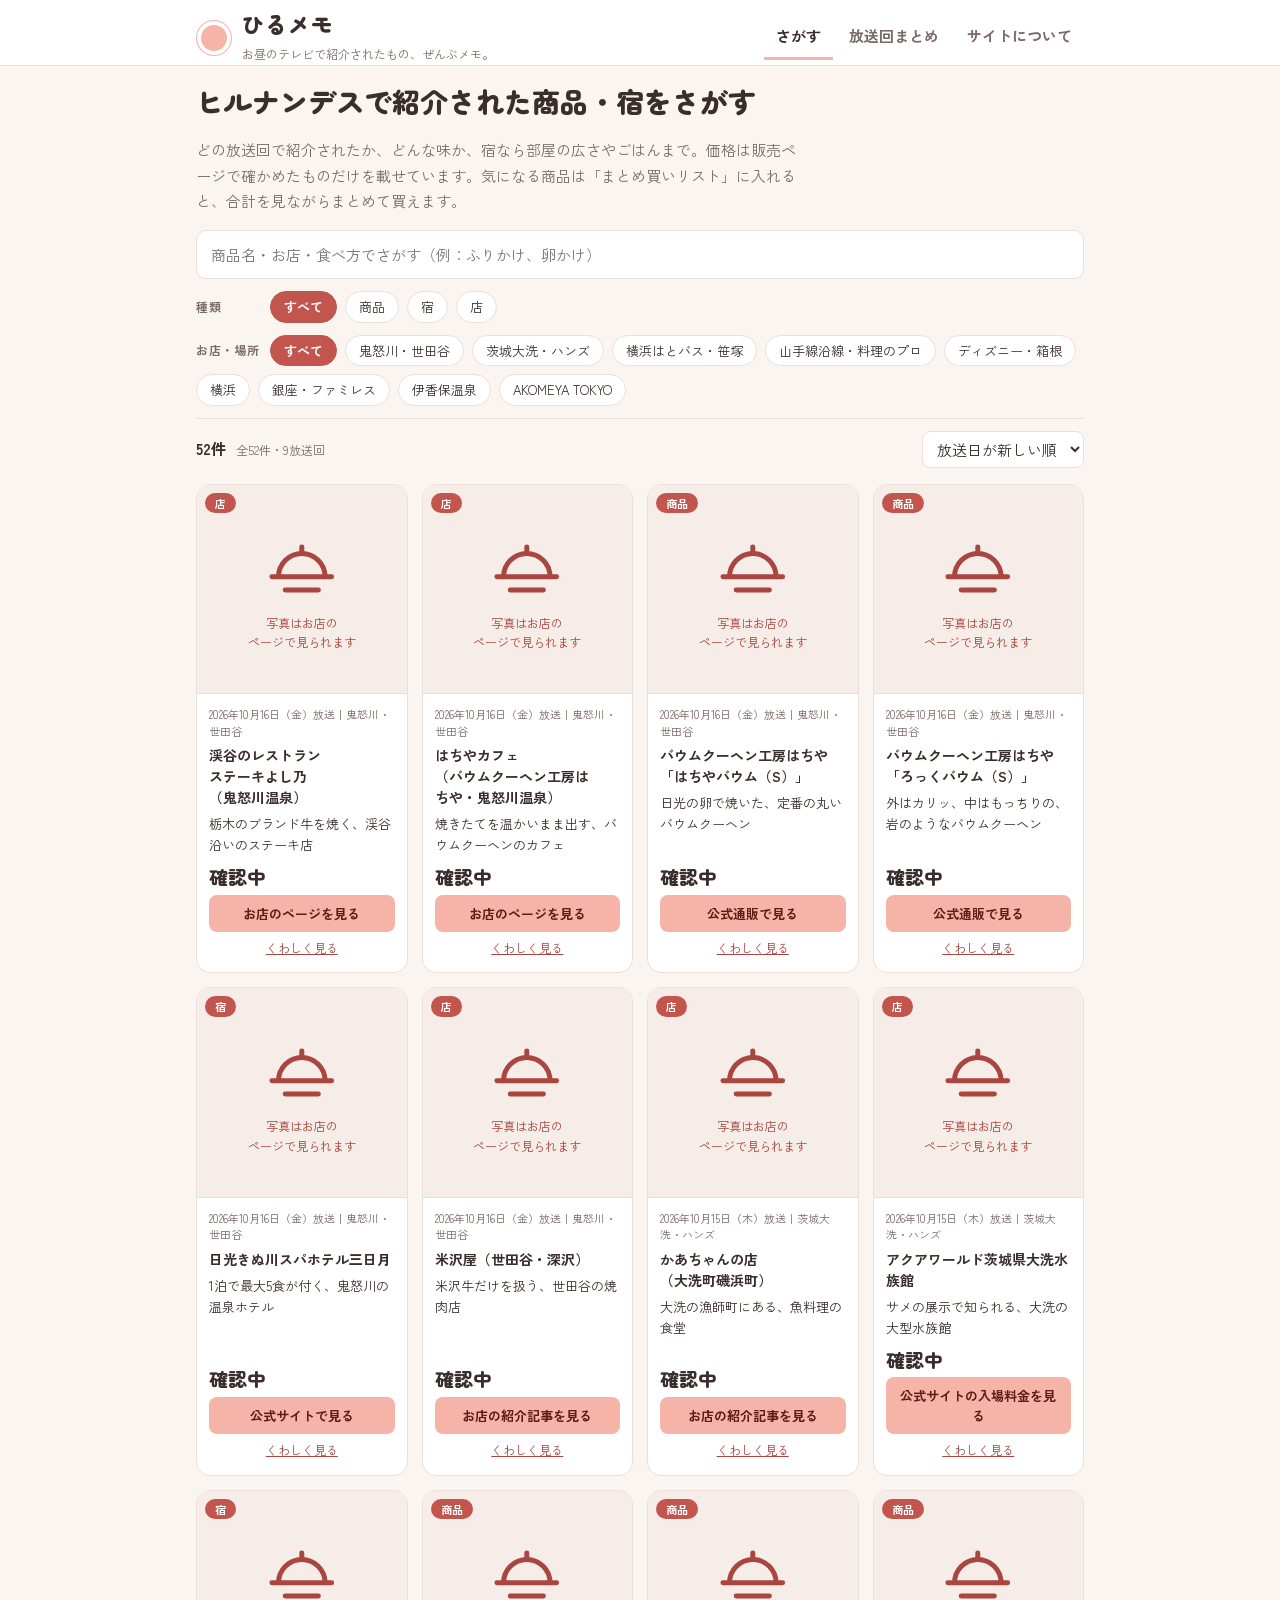
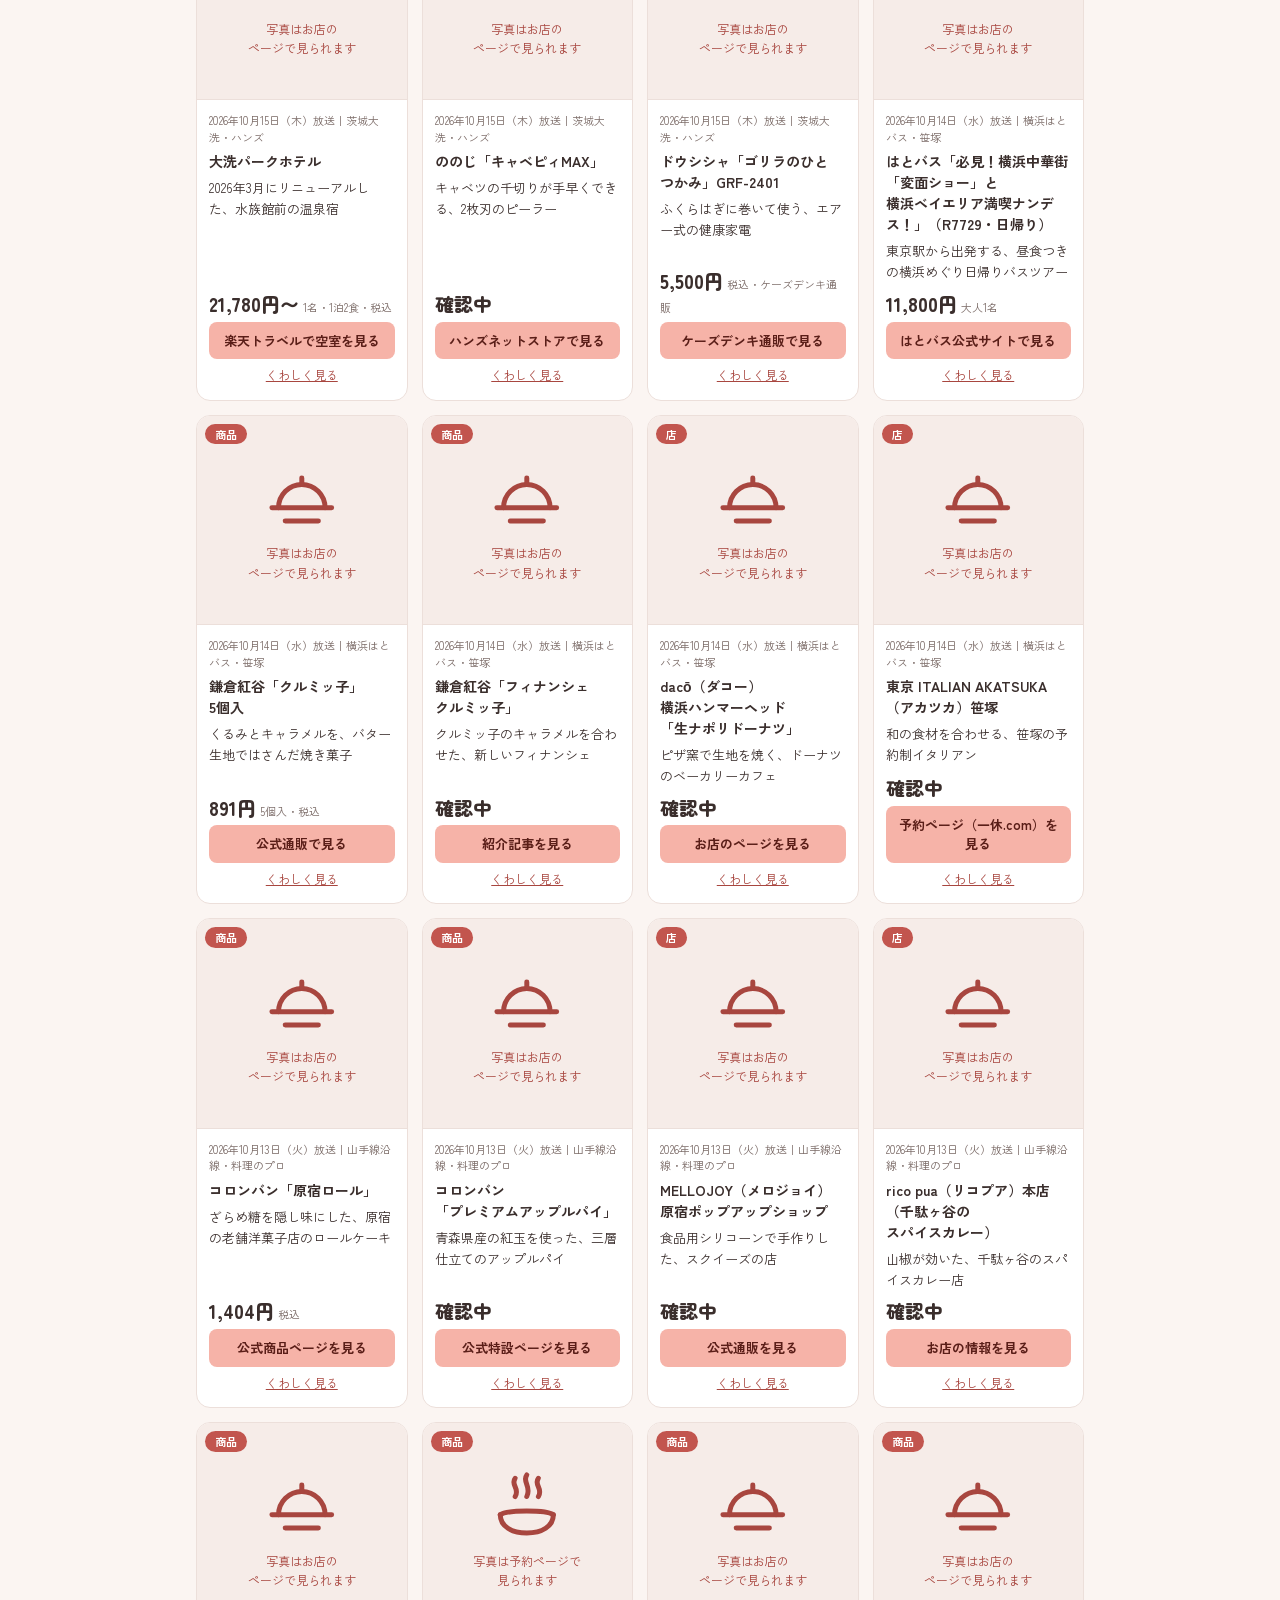
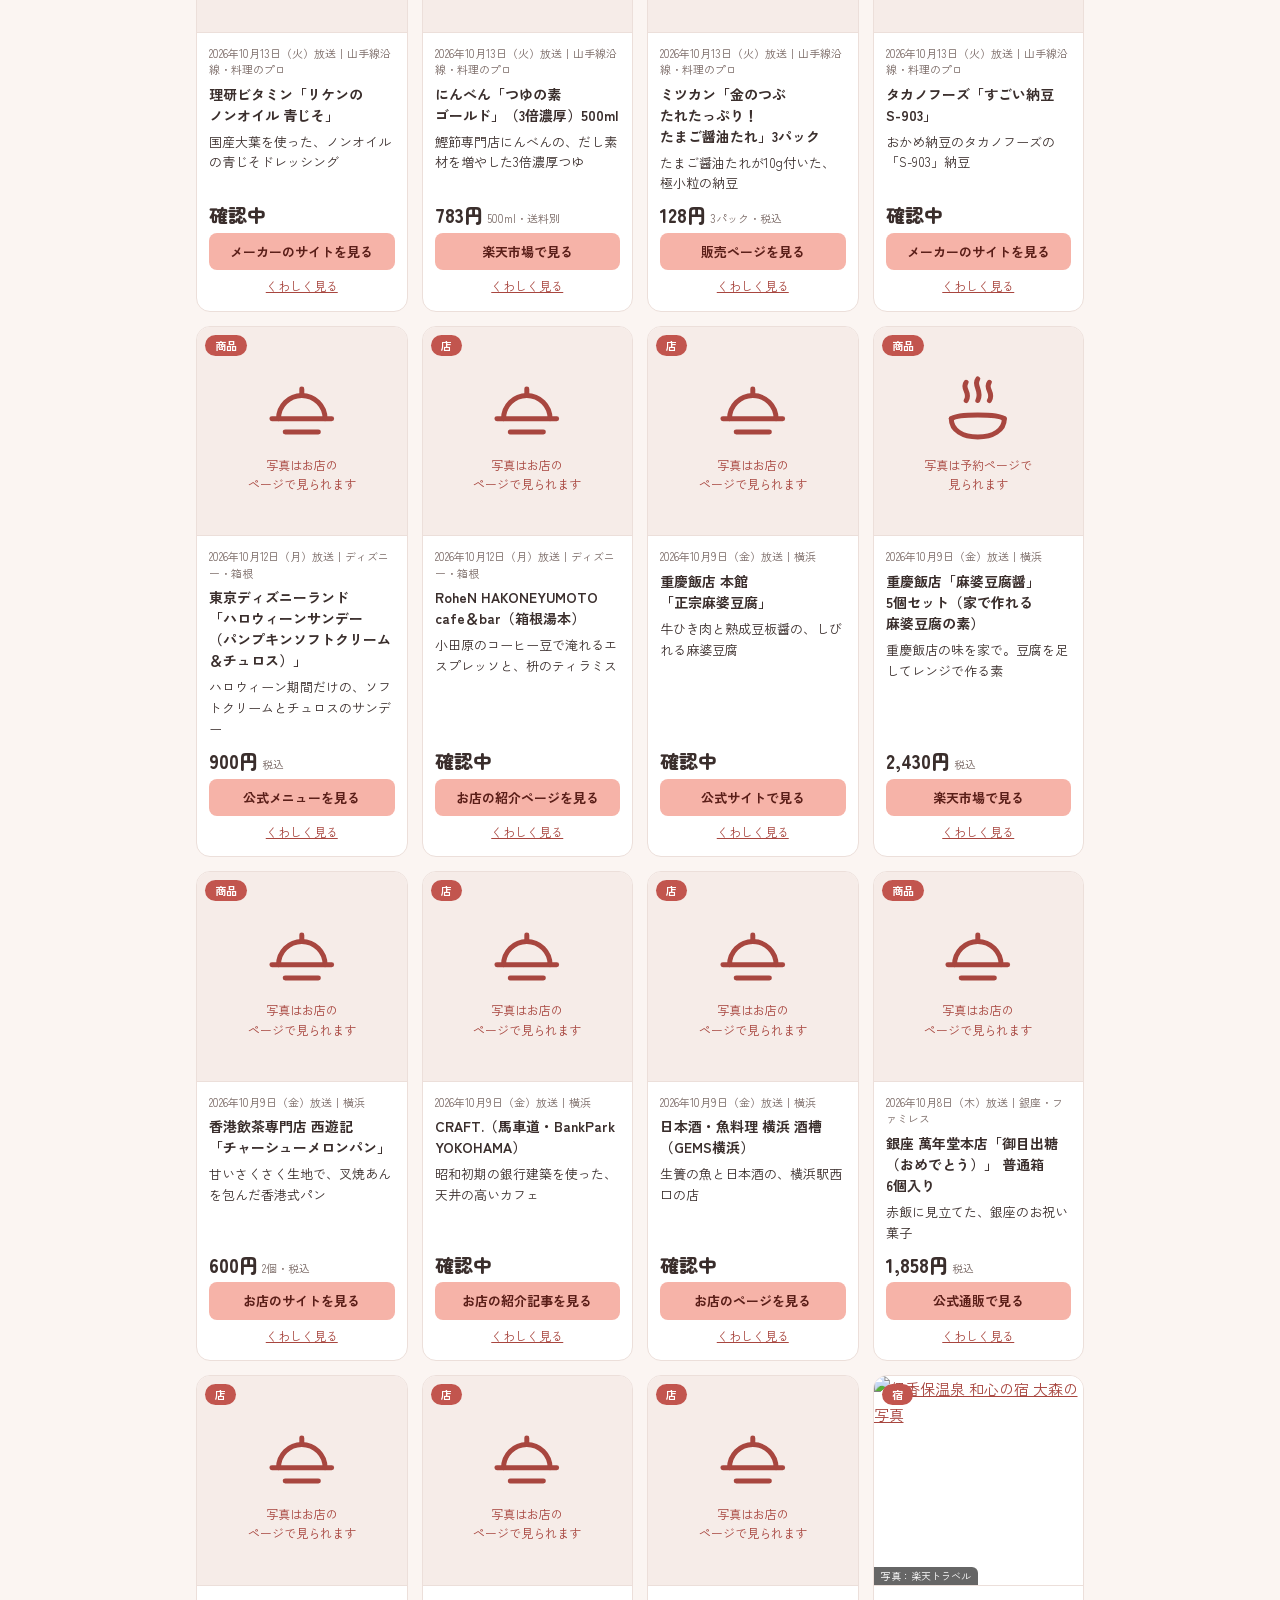
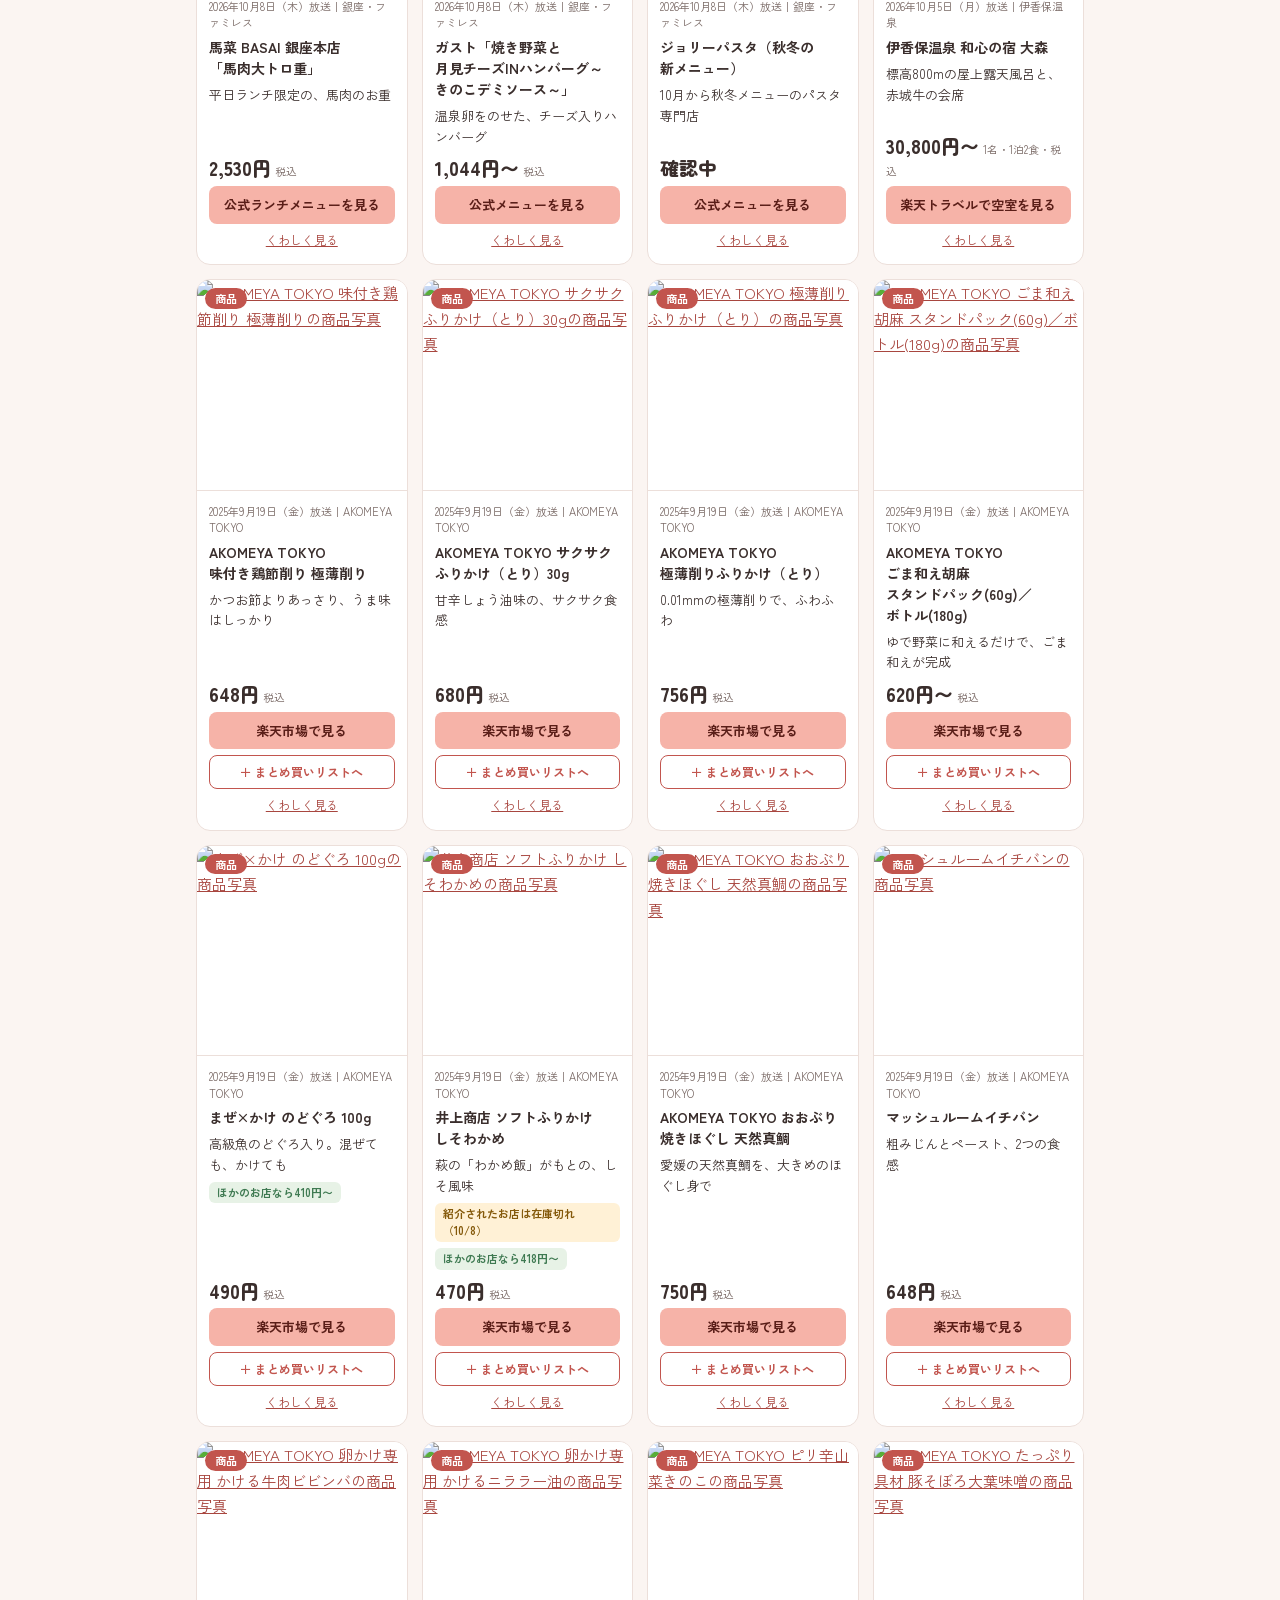
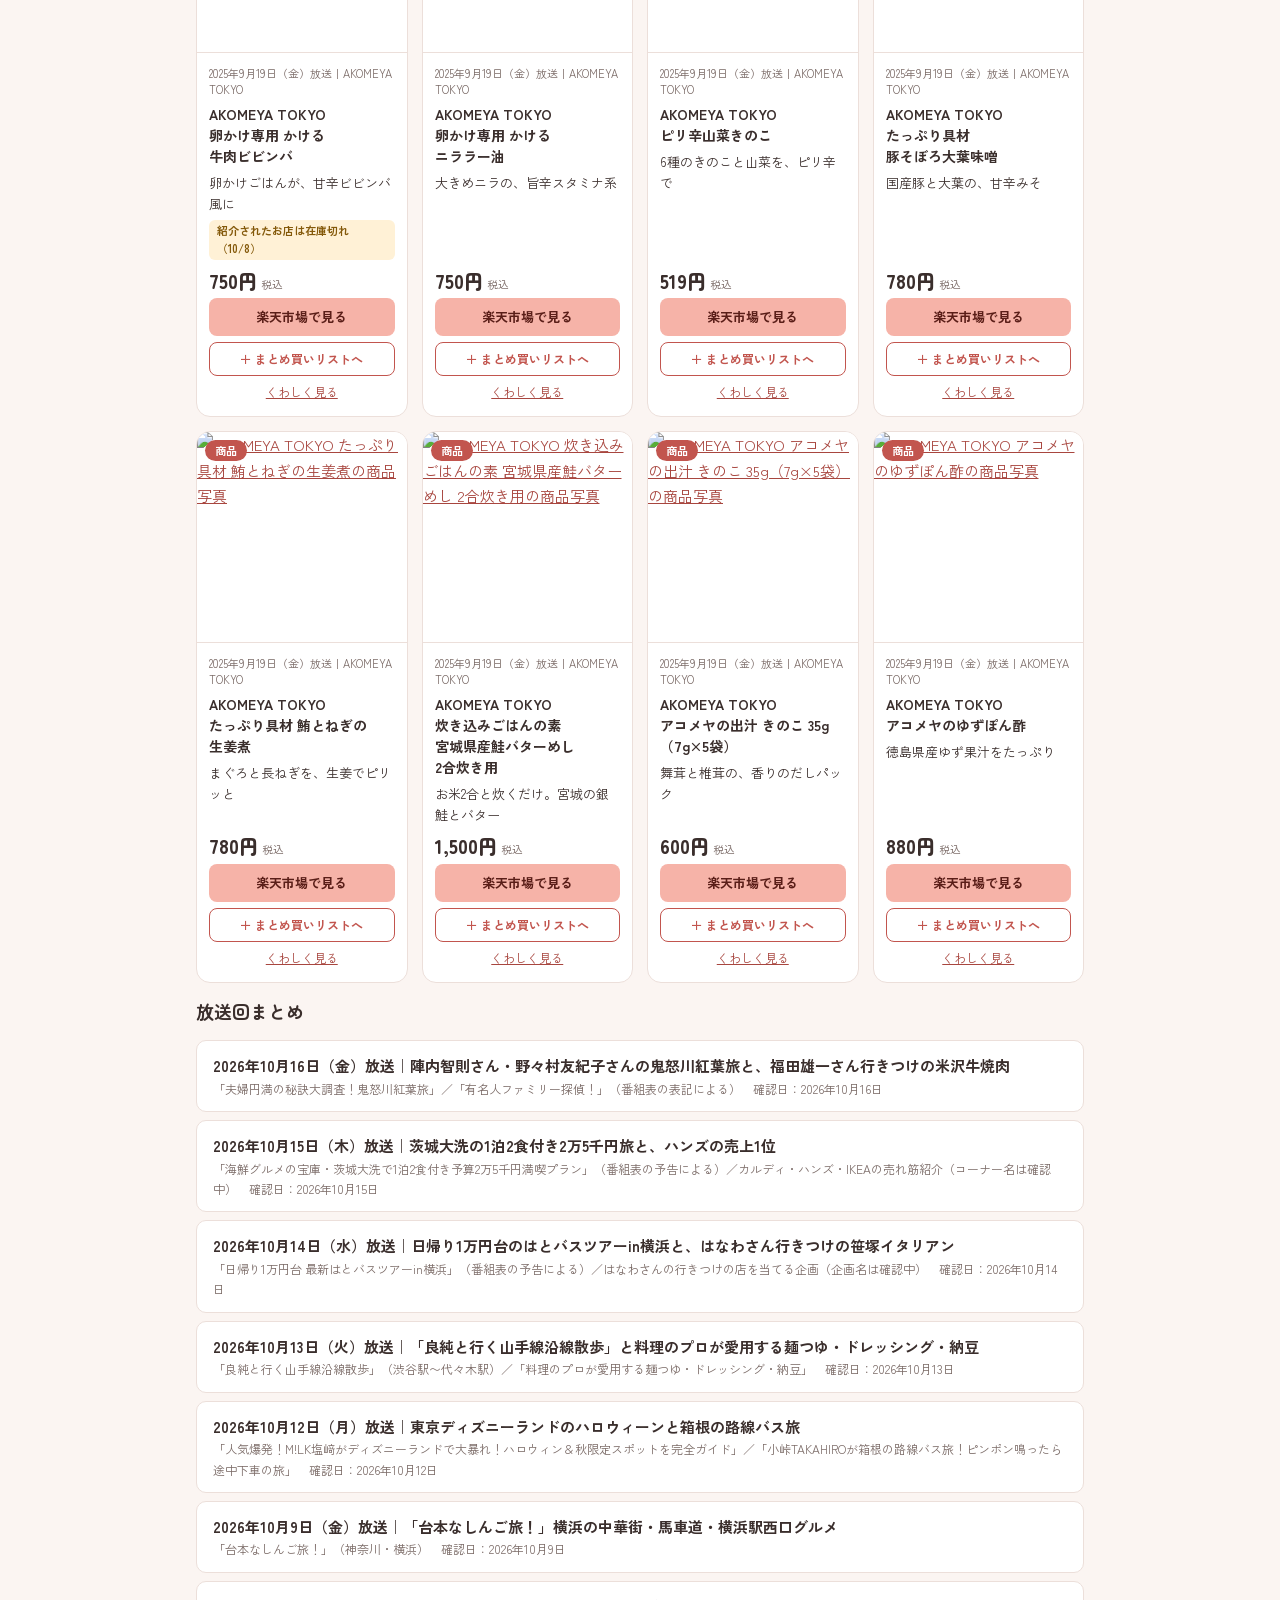
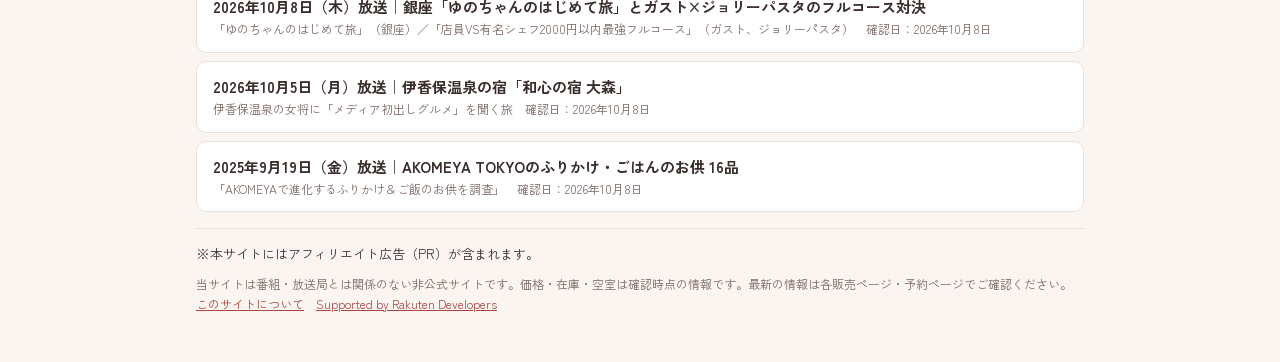
==== commit cd5c022a: "2026-10-16放送分を追加 Co-Authored-By: Claude Opus 5.5 <noreply@anthropic.com> Claude-Session: https://cla" ====
--- a/site/index.html
+++ b/site/index.html
@@ -248,11 +248,77 @@
 <div class="tools">
 <input class="search" id="q" type="search" placeholder="商品名・お店・食べ方でさがす（例：ふりかけ、卵かけ）" aria-label="キーワードでさがす">
 <div class="frow"><span class="flabel">種類</span><button class="chip" data-f="kind" data-v="" aria-pressed="true">すべて</button><button class="chip" data-f="kind" data-v="商品" aria-pressed="false">商品</button><button class="chip" data-f="kind" data-v="宿" aria-pressed="false">宿</button><button class="chip" data-f="kind" data-v="店" aria-pressed="false">店</button></div>
-<div class="frow"><span class="flabel">お店・場所</span><button class="chip" data-f="shop" data-v="" aria-pressed="true">すべて</button><button class="chip" data-f="shop" data-v="茨城大洗・ハンズ" aria-pressed="false">茨城大洗・ハンズ</button><button class="chip" data-f="shop" data-v="横浜はとバス・笹塚" aria-pressed="false">横浜はとバス・笹塚</button><button class="chip" data-f="shop" data-v="山手線沿線・料理のプロ" aria-pressed="false">山手線沿線・料理のプロ</button><button class="chip" data-f="shop" data-v="ディズニー・箱根" aria-pressed="false">ディズニー・箱根</button><button class="chip" data-f="shop" data-v="横浜" aria-pressed="false">横浜</button><button class="chip" data-f="shop" data-v="銀座・ファミレス" aria-pressed="false">銀座・ファミレス</button><button class="chip" data-f="shop" data-v="伊香保温泉" aria-pressed="false">伊香保温泉</button><button class="chip" data-f="shop" data-v="AKOMEYA TOKYO" aria-pressed="false">AKOMEYA TOKYO</button></div>
-<div class="bar"><div class="count" id="count" aria-live="polite">46件 <small>全46件・8放送回</small></div>
+<div class="frow"><span class="flabel">お店・場所</span><button class="chip" data-f="shop" data-v="" aria-pressed="true">すべて</button><button class="chip" data-f="shop" data-v="鬼怒川・世田谷" aria-pressed="false">鬼怒川・世田谷</button><button class="chip" data-f="shop" data-v="茨城大洗・ハンズ" aria-pressed="false">茨城大洗・ハンズ</button><button class="chip" data-f="shop" data-v="横浜はとバス・笹塚" aria-pressed="false">横浜はとバス・笹塚</button><button class="chip" data-f="shop" data-v="山手線沿線・料理のプロ" aria-pressed="false">山手線沿線・料理のプロ</button><button class="chip" data-f="shop" data-v="ディズニー・箱根" aria-pressed="false">ディズニー・箱根</button><button class="chip" data-f="shop" data-v="横浜" aria-pressed="false">横浜</button><button class="chip" data-f="shop" data-v="銀座・ファミレス" aria-pressed="false">銀座・ファミレス</button><button class="chip" data-f="shop" data-v="伊香保温泉" aria-pressed="false">伊香保温泉</button><button class="chip" data-f="shop" data-v="AKOMEYA TOKYO" aria-pressed="false">AKOMEYA TOKYO</button></div>
+<div class="bar"><div class="count" id="count" aria-live="polite">52件 <small>全52件・9放送回</small></div>
 <select class="sort" id="sort" aria-label="並び順"><option value="new">放送日が新しい順</option><option value="low">価格が安い順</option><option value="high">価格が高い順</option></select></div>
 </div>
 <ul class="cards" id="list">
+<li class="card" data-kind="店" data-shop="鬼怒川・世田谷" data-date="2026-10-16" data-price="0" data-text="渓谷のレストラン ステーキよし乃（鬼怒川温泉） 鬼怒川・世田谷 宿・ステーキ・バウムクーヘン・焼肉 栃木のブランド牛を焼く、渓谷沿いのステーキ店 栃木県のブランド牛「足利マール牛」を中心に、地元の食材を使うレストランです。番組では、リブロースとフィレのステーキ、和牛の握り、生パスタのペペロンチーノなどが登場したと、放送まとめサイト2件が伝えています。鬼怒川温泉駅から歩いて約15分です。 足利マール牛のリブロース 足利マール牛のフィレ 和牛握り（2貫） 生パスタのペペロンチーノ">
+<a class="ph none" href="https://gj3h100.gorp.jp/" target="_blank" rel="noopener"><span><svg viewBox="0 0 48 48" aria-hidden="true" fill="none" stroke="currentColor" stroke-width="3" stroke-linecap="round"><path d="M6 30h36"/><path d="M10 30a14 14 0 0 1 28 0"/><path d="M24 12v4"/><path d="M14 38h20"/></svg>写真はお店の<br>ページで見られます</span><span class="kind">店</span></a>
+<div class="card-b"><div class="ep">2026年10月16日（金）放送｜鬼怒川・世田谷</div>
+<div class="name"><a href="20261016-kinugawa-mikazuki.html#i1">渓谷のレストラン ステーキよし乃（鬼怒川温泉）</a></div>
+<p class="catch">栃木のブランド牛を焼く、渓谷沿いのステーキ店</p>
+
+<div class="price">確認中<small></small></div>
+<a class="btn" href="https://gj3h100.gorp.jp/" target="_blank" rel="noopener">お店のページを見る</a>
+
+<a class="more" href="20261016-kinugawa-mikazuki.html#i1">くわしく見る</a></div>
+</li>
+<li class="card" data-kind="店" data-shop="鬼怒川・世田谷" data-date="2026-10-16" data-price="0" data-text="はちやカフェ（バウムクーヘン工房はちや・鬼怒川温泉） 鬼怒川・世田谷 宿・ステーキ・バウムクーヘン・焼肉 焼きたてを温かいまま出す、バウムクーヘンのカフェ 「バウムクーヘン工房はちや」の隣にあるカフェです。店内で焼いたバウムクーヘンを温かいうちに出す「hotバウムクーヘン」が名物で、番組では「賞味期限10分」のバウムクーヘンとして紹介されたと、放送まとめサイト2件と視聴者の投稿が伝えています。下のホテル三日月のすぐ近くです。 hotバウムクーヘン 4種盛り（プレーン・ろっく・いちご・日光しょうゆ） バウムソフト 日光しょうゆ バウムソフト 和栗">
+<a class="ph none" href="https://hachiya-nikko.jp/hachiya_cafe/" target="_blank" rel="noopener"><span><svg viewBox="0 0 48 48" aria-hidden="true" fill="none" stroke="currentColor" stroke-width="3" stroke-linecap="round"><path d="M6 30h36"/><path d="M10 30a14 14 0 0 1 28 0"/><path d="M24 12v4"/><path d="M14 38h20"/></svg>写真はお店の<br>ページで見られます</span><span class="kind">店</span></a>
+<div class="card-b"><div class="ep">2026年10月16日（金）放送｜鬼怒川・世田谷</div>
+<div class="name"><a href="20261016-kinugawa-mikazuki.html#i2">はちやカフェ（バウムクーヘン工房はちや・鬼怒川温泉）</a></div>
+<p class="catch">焼きたてを温かいまま出す、バウムクーヘンのカフェ</p>
+
+<div class="price">確認中<small></small></div>
+<a class="btn" href="https://hachiya-nikko.jp/hachiya_cafe/" target="_blank" rel="noopener">お店のページを見る</a>
+
+<a class="more" href="20261016-kinugawa-mikazuki.html#i2">くわしく見る</a></div>
+</li>
+<li class="card" data-kind="商品" data-shop="鬼怒川・世田谷" data-date="2026-10-16" data-price="0" data-text="バウムクーヘン工房はちや「はちやバウム（s）」 鬼怒川・世田谷 宿・ステーキ・バウムクーヘン・焼肉 日光の卵で焼いた、定番の丸いバウムクーヘン 日光産の卵「日光御養卵」、カルピスバター、北関東産の小麦を使い、生地を一層ずつ重ねて焼いたバウムクーヘンです。直径約14cm・高さ約4cmの丸い形で、常温で日持ちするので、鬼怒川みやげにも向いています。 そのまま常温で コーヒーや紅茶と 薄く切り分けて家族で 鬼怒川みやげ・手みやげに">
+<a class="ph none" href="https://www.baumkuchen-hachiya.com/view/item/000000000001" target="_blank" rel="noopener"><span><svg viewBox="0 0 48 48" aria-hidden="true" fill="none" stroke="currentColor" stroke-width="3" stroke-linecap="round"><path d="M6 30h36"/><path d="M10 30a14 14 0 0 1 28 0"/><path d="M24 12v4"/><path d="M14 38h20"/></svg>写真はお店の<br>ページで見られます</span><span class="kind">商品</span></a>
+<div class="card-b"><div class="ep">2026年10月16日（金）放送｜鬼怒川・世田谷</div>
+<div class="name"><a href="20261016-kinugawa-mikazuki.html#i3">バウムクーヘン工房はちや「はちやバウム（S）」</a></div>
+<p class="catch">日光の卵で焼いた、定番の丸いバウムクーヘン</p>
+
+<div class="price">確認中<small></small></div>
+<a class="btn" href="https://www.baumkuchen-hachiya.com/view/item/000000000001" target="_blank" rel="noopener">公式通販で見る</a>
+
+<a class="more" href="20261016-kinugawa-mikazuki.html#i3">くわしく見る</a></div>
+</li>
+<li class="card" data-kind="商品" data-shop="鬼怒川・世田谷" data-date="2026-10-16" data-price="0" data-text="バウムクーヘン工房はちや「ろっくバウム（s）」 鬼怒川・世田谷 宿・ステーキ・バウムクーヘン・焼肉 外はカリッ、中はもっちりの、岩のようなバウムクーヘン 鬼怒川渓谷の岩をイメージした、縦長の形のハードタイプのバウムクーヘンです。日光御養卵とカルピス発酵バターを使い、外側はカリッと、中はもっちりした食感とされています。 そのまま外側の歯ざわりを楽しむ 軽く温めてバターの香りを立たせる 厚めに切ってコーヒーと 手みやげに">
+<a class="ph none" href="https://www.baumkuchen-hachiya.com/view/item/000000000004" target="_blank" rel="noopener"><span><svg viewBox="0 0 48 48" aria-hidden="true" fill="none" stroke="currentColor" stroke-width="3" stroke-linecap="round"><path d="M6 30h36"/><path d="M10 30a14 14 0 0 1 28 0"/><path d="M24 12v4"/><path d="M14 38h20"/></svg>写真はお店の<br>ページで見られます</span><span class="kind">商品</span></a>
+<div class="card-b"><div class="ep">2026年10月16日（金）放送｜鬼怒川・世田谷</div>
+<div class="name"><a href="20261016-kinugawa-mikazuki.html#i4">バウムクーヘン工房はちや「ろっくバウム（S）」</a></div>
+<p class="catch">外はカリッ、中はもっちりの、岩のようなバウムクーヘン</p>
+
+<div class="price">確認中<small></small></div>
+<a class="btn" href="https://www.baumkuchen-hachiya.com/view/item/000000000004" target="_blank" rel="noopener">公式通販で見る</a>
+
+<a class="more" href="20261016-kinugawa-mikazuki.html#i4">くわしく見る</a></div>
+</li>
+<li class="card" data-kind="宿" data-shop="鬼怒川・世田谷" data-date="2026-10-16" data-price="0" data-text="日光きぬ川スパホテル三日月 鬼怒川・世田谷 宿・ステーキ・バウムクーヘン・焼肉 1泊で最大5食が付く、鬼怒川の温泉ホテル 鬼怒川温泉駅から歩いてすぐの、鬼怒川沿いのホテルです。宿泊料金に、到着日のウェルカムランチから夕食・夜食・朝食・チェックアウト後のランチまで最大5食と、約20種類の飲み物が含まれます。水着で入る屋外の温泉「おぷ～ろ」（約40℃、鬼怒川渓谷を望む）や温水プールも使えます（公式サイト、2026年10月16日確認）。 ">
+<a class="ph none" href="https://www.mikazuki.co.jp/kinugawa/" target="_blank" rel="noopener"><span><svg viewBox="0 0 48 48" aria-hidden="true" fill="none" stroke="currentColor" stroke-width="3" stroke-linecap="round"><path d="M6 30h36"/><path d="M10 30a14 14 0 0 1 28 0"/><path d="M24 12v4"/><path d="M14 38h20"/></svg>写真はお店の<br>ページで見られます</span><span class="kind">宿</span></a>
+<div class="card-b"><div class="ep">2026年10月16日（金）放送｜鬼怒川・世田谷</div>
+<div class="name"><a href="20261016-kinugawa-mikazuki.html#i5">日光きぬ川スパホテル三日月</a></div>
+<p class="catch">1泊で最大5食が付く、鬼怒川の温泉ホテル</p>
+
+<div class="price">確認中<small></small></div>
+<a class="btn" href="https://www.mikazuki.co.jp/kinugawa/" target="_blank" rel="noopener">公式サイトで見る</a>
+
+<a class="more" href="20261016-kinugawa-mikazuki.html#i5">くわしく見る</a></div>
+</li>
+<li class="card" data-kind="店" data-shop="鬼怒川・世田谷" data-date="2026-10-16" data-price="0" data-text="米沢屋（世田谷・深沢） 鬼怒川・世田谷 宿・ステーキ・バウムクーヘン・焼肉 米沢牛だけを扱う、世田谷の焼肉店 山形の米沢牛a5ランクを専門に、内臓まで米沢牛でそろえる焼肉店です。水を張った七輪で焼くスタイルで、番組では塊で出る内モモ、厚切りの特上牛タン、ねぎ塩ハラミ、女将の手作りキムチが登場したと、放送まとめサイト2件が伝えています。 内モモ（約300gの塊） 特上牛タン 米沢牛ねぎ塩ハラミ 女将の手作りキムチ">
+<a class="ph none" href="https://tabilist.net/262269/" target="_blank" rel="noopener"><span><svg viewBox="0 0 48 48" aria-hidden="true" fill="none" stroke="currentColor" stroke-width="3" stroke-linecap="round"><path d="M6 30h36"/><path d="M10 30a14 14 0 0 1 28 0"/><path d="M24 12v4"/><path d="M14 38h20"/></svg>写真はお店の<br>ページで見られます</span><span class="kind">店</span></a>
+<div class="card-b"><div class="ep">2026年10月16日（金）放送｜鬼怒川・世田谷</div>
+<div class="name"><a href="20261016-kinugawa-mikazuki.html#i6">米沢屋（世田谷・深沢）</a></div>
+<p class="catch">米沢牛だけを扱う、世田谷の焼肉店</p>
+
+<div class="price">確認中<small></small></div>
+<a class="btn" href="https://tabilist.net/262269/" target="_blank" rel="noopener">お店の紹介記事を見る</a>
+
+<a class="more" href="20261016-kinugawa-mikazuki.html#i6">くわしく見る</a></div>
+</li>
 <li class="card" data-kind="店" data-shop="茨城大洗・ハンズ" data-date="2026-10-15" data-price="0" data-text="かあちゃんの店（大洗町磯浜町） 茨城大洗・ハンズ 宿・海鮮・キッチン用品・健康家電 大洗の漁師町にある、魚料理の食堂 刺身・煮付け・かき揚げ・フライなどの定食がそろう地元の食堂で、ブリカマ定食が看板とされています。料金は先払いで、お茶や水はセルフです。番組の予告では、400円のあんこう汁、生しらす丼、天然ぶり漬け丼が挙がっていました（放送でどれを食べたかは確認中）。 ブリカマ定食 あんこう汁 生しらす丼">
 <a class="ph none" href="https://www.nap-camp.com/mag/48399" target="_blank" rel="noopener"><span><svg viewBox="0 0 48 48" aria-hidden="true" fill="none" stroke="currentColor" stroke-width="3" stroke-linecap="round"><path d="M6 30h36"/><path d="M10 30a14 14 0 0 1 28 0"/><path d="M24 12v4"/><path d="M14 38h20"/></svg>写真はお店の<br>ページで見られます</span><span class="kind">店</span></a>
 <div class="card-b"><div class="ep">2026年10月15日（木）放送｜茨城大洗・ハンズ</div>
@@ -762,8 +828,8 @@
 </ul>
 <div class="empty" id="empty" hidden><div>条件に合うものがありません。しぼり込みを減らしてください。</div><button class="btn ghost" id="reset">条件をすべて外す</button></div>
 <h2 id="kai">放送回まとめ</h2>
-<ul class="blist"><li><a href="20261015-oarai-hands.html">2026年10月15日（木）放送｜茨城大洗の1泊2食付き2万5千円旅と、ハンズの売上1位<small>「海鮮グルメの宝庫・茨城大洗で1泊2食付き予算2万5千円満喫プラン」（番組表の予告による）／カルディ・ハンズ・IKEAの売れ筋紹介（コーナー名は確認中）　確認日：2026年10月15日</small></a></li><li><a href="20261014-yokohama-hatobus.html">2026年10月14日（水）放送｜日帰り1万円台のはとバスツアーin横浜と、はなわさん行きつけの笹塚イタリアン<small>「日帰り1万円台 最新はとバスツアーin横浜」（番組表の予告による）／はなわさんの行きつけの店を当てる企画（企画名は確認中）　確認日：2026年10月14日</small></a></li><li><a href="20261013-yamanote-harajuku.html">2026年10月13日（火）放送｜「良純と行く山手線沿線散歩」と料理のプロが愛用する麺つゆ・ドレッシング・納豆<small>「良純と行く山手線沿線散歩」（渋谷駅〜代々木駅）／「料理のプロが愛用する麺つゆ・ドレッシング・納豆」　確認日：2026年10月13日</small></a></li><li><a href="20261012-disney-hakone.html">2026年10月12日（月）放送｜東京ディズニーランドのハロウィーンと箱根の路線バス旅<small>「人気爆発！M!LK塩﨑がディズニーランドで大暴れ！ハロウィン＆秋限定スポットを完全ガイド」／「小峠TAKAHIROが箱根の路線バス旅！ピンポン鳴ったら途中下車の旅」　確認日：2026年10月12日</small></a></li><li><a href="20261009-yokohama-shingo.html">2026年10月9日（金）放送｜「台本なしんご旅！」横浜の中華街・馬車道・横浜駅西口グルメ<small>「台本なしんご旅！」（神奈川・横浜）　確認日：2026年10月9日</small></a></li><li><a href="20261008-ginza-gusto-jollypasta.html">2026年10月8日（木）放送｜銀座「ゆのちゃんのはじめて旅」とガスト×ジョリーパスタのフルコース対決<small>「ゆのちゃんのはじめて旅」（銀座）／「店員VS有名シェフ2000円以内最強フルコース」（ガスト、ジョリーパスタ）　確認日：2026年10月8日</small></a></li><li><a href="20261005-ikaho-omori.html">2026年10月5日（月）放送｜伊香保温泉の宿「和心の宿 大森」<small>伊香保温泉の女将に「メディア初出しグルメ」を聞く旅　確認日：2026年10月8日</small></a></li><li><a href="20250919-akomeya-tokyo.html">2025年9月19日（金）放送｜AKOMEYA TOKYOのふりかけ・ごはんのお供 16品<small>「AKOMEYAで進化するふりかけ＆ご飯のお供を調査」　確認日：2026年10月8日</small></a></li></ul>
-</main><script type="application/ld+json">{"@context": "https://schema.org", "@graph": [{"@type": "WebSite", "name": "ひるメモ", "url": "https://hirumemo.com/", "inLanguage": "ja"}, {"@type": "Organization", "name": "ひるメモ", "url": "https://hirumemo.com/"}, {"@type": "ItemList", "name": "放送回まとめ", "itemListElement": [{"@type": "ListItem", "position": 1, "url": "https://hirumemo.com/20261015-oarai-hands.html", "name": "【ヒルナンデス】10月15日放送｜茨城大洗の1泊2食付き2万5千円旅（大洗パークホテル・かあちゃんの店ほか）とハンズ売上1位（キャベピィMAX・ゴリラのひとつかみ）まとめ"}, {"@type": "ListItem", "position": 2, "url": "https://hirumemo.com/20261014-yokohama-hatobus.html", "name": "【ヒルナンデス】10月14日放送｜日帰り1万円台のはとバスツアーin横浜（クルミッ子・dacō）とはなわさん行きつけの笹塚イタリアンまとめ"}, {"@type": "ListItem", "position": 3, "url": "https://hirumemo.com/20261013-yamanote-harajuku.html", "name": "【ヒルナンデス】10月13日放送｜「良純と行く山手線沿線散歩」（コロンバン・rico pua）と料理のプロが愛用する麺つゆ・ドレッシング・納豆まとめ"}, {"@type": "ListItem", "position": 4, "url": "https://hirumemo.com/20261012-disney-hakone.html", "name": "【ヒルナンデス】10月12日放送｜東京ディズニーランドのハロウィーンと箱根の路線バス旅（RoheN 箱根湯本）で紹介されたグルメまとめ"}, {"@type": "ListItem", "position": 5, "url": "https://hirumemo.com/20261009-yokohama-shingo.html", "name": "【ヒルナンデス】10月9日放送｜「台本なしんご旅！」横浜（重慶飯店・西遊記・酒槽ほか）のお店・グルメまとめ"}, {"@type": "ListItem", "position": 6, "url": "https://hirumemo.com/20261008-ginza-gusto-jollypasta.html", "name": "【ヒルナンデス】10月8日放送｜銀座「ゆのちゃんのはじめて旅」とガスト×ジョリーパスタ「2000円以内最強フルコース」のお店・和菓子まとめ"}, {"@type": "ListItem", "position": 7, "url": "https://hirumemo.com/20261005-ikaho-omori.html", "name": "【ヒルナンデス】10月5日放送｜伊香保温泉で登場した宿「和心の宿 大森」部屋の広さ・ごはん・料金まとめ"}, {"@type": "ListItem", "position": 8, "url": "https://hirumemo.com/20250919-akomeya-tokyo.html", "name": "【ヒルナンデス】9月19日放送｜AKOMEYA TOKYOのふりかけ・ごはんのお供 16品まとめ"}]}]}</script>
+<ul class="blist"><li><a href="20261016-kinugawa-mikazuki.html">2026年10月16日（金）放送｜陣内智則さん・野々村友紀子さんの鬼怒川紅葉旅と、福田雄一さん行きつけの米沢牛焼肉<small>「夫婦円満の秘訣大調査！鬼怒川紅葉旅」／「有名人ファミリー探偵！」（番組表の表記による）　確認日：2026年10月16日</small></a></li><li><a href="20261015-oarai-hands.html">2026年10月15日（木）放送｜茨城大洗の1泊2食付き2万5千円旅と、ハンズの売上1位<small>「海鮮グルメの宝庫・茨城大洗で1泊2食付き予算2万5千円満喫プラン」（番組表の予告による）／カルディ・ハンズ・IKEAの売れ筋紹介（コーナー名は確認中）　確認日：2026年10月15日</small></a></li><li><a href="20261014-yokohama-hatobus.html">2026年10月14日（水）放送｜日帰り1万円台のはとバスツアーin横浜と、はなわさん行きつけの笹塚イタリアン<small>「日帰り1万円台 最新はとバスツアーin横浜」（番組表の予告による）／はなわさんの行きつけの店を当てる企画（企画名は確認中）　確認日：2026年10月14日</small></a></li><li><a href="20261013-yamanote-harajuku.html">2026年10月13日（火）放送｜「良純と行く山手線沿線散歩」と料理のプロが愛用する麺つゆ・ドレッシング・納豆<small>「良純と行く山手線沿線散歩」（渋谷駅〜代々木駅）／「料理のプロが愛用する麺つゆ・ドレッシング・納豆」　確認日：2026年10月13日</small></a></li><li><a href="20261012-disney-hakone.html">2026年10月12日（月）放送｜東京ディズニーランドのハロウィーンと箱根の路線バス旅<small>「人気爆発！M!LK塩﨑がディズニーランドで大暴れ！ハロウィン＆秋限定スポットを完全ガイド」／「小峠TAKAHIROが箱根の路線バス旅！ピンポン鳴ったら途中下車の旅」　確認日：2026年10月12日</small></a></li><li><a href="20261009-yokohama-shingo.html">2026年10月9日（金）放送｜「台本なしんご旅！」横浜の中華街・馬車道・横浜駅西口グルメ<small>「台本なしんご旅！」（神奈川・横浜）　確認日：2026年10月9日</small></a></li><li><a href="20261008-ginza-gusto-jollypasta.html">2026年10月8日（木）放送｜銀座「ゆのちゃんのはじめて旅」とガスト×ジョリーパスタのフルコース対決<small>「ゆのちゃんのはじめて旅」（銀座）／「店員VS有名シェフ2000円以内最強フルコース」（ガスト、ジョリーパスタ）　確認日：2026年10月8日</small></a></li><li><a href="20261005-ikaho-omori.html">2026年10月5日（月）放送｜伊香保温泉の宿「和心の宿 大森」<small>伊香保温泉の女将に「メディア初出しグルメ」を聞く旅　確認日：2026年10月8日</small></a></li><li><a href="20250919-akomeya-tokyo.html">2025年9月19日（金）放送｜AKOMEYA TOKYOのふりかけ・ごはんのお供 16品<small>「AKOMEYAで進化するふりかけ＆ご飯のお供を調査」　確認日：2026年10月8日</small></a></li></ul>
+</main><script type="application/ld+json">{"@context": "https://schema.org", "@graph": [{"@type": "WebSite", "name": "ひるメモ", "url": "https://hirumemo.com/", "inLanguage": "ja"}, {"@type": "Organization", "name": "ひるメモ", "url": "https://hirumemo.com/"}, {"@type": "ItemList", "name": "放送回まとめ", "itemListElement": [{"@type": "ListItem", "position": 1, "url": "https://hirumemo.com/20261016-kinugawa-mikazuki.html", "name": "【ヒルナンデス】10月16日放送｜鬼怒川紅葉旅（ステーキよし乃・はちやカフェ・日光きぬ川スパホテル三日月）と有名人ファミリー探偵（米沢屋）まとめ"}, {"@type": "ListItem", "position": 2, "url": "https://hirumemo.com/20261015-oarai-hands.html", "name": "【ヒルナンデス】10月15日放送｜茨城大洗の1泊2食付き2万5千円旅（大洗パークホテル・かあちゃんの店ほか）とハンズ売上1位（キャベピィMAX・ゴリラのひとつかみ）まとめ"}, {"@type": "ListItem", "position": 3, "url": "https://hirumemo.com/20261014-yokohama-hatobus.html", "name": "【ヒルナンデス】10月14日放送｜日帰り1万円台のはとバスツアーin横浜（クルミッ子・dacō）とはなわさん行きつけの笹塚イタリアンまとめ"}, {"@type": "ListItem", "position": 4, "url": "https://hirumemo.com/20261013-yamanote-harajuku.html", "name": "【ヒルナンデス】10月13日放送｜「良純と行く山手線沿線散歩」（コロンバン・rico pua）と料理のプロが愛用する麺つゆ・ドレッシング・納豆まとめ"}, {"@type": "ListItem", "position": 5, "url": "https://hirumemo.com/20261012-disney-hakone.html", "name": "【ヒルナンデス】10月12日放送｜東京ディズニーランドのハロウィーンと箱根の路線バス旅（RoheN 箱根湯本）で紹介されたグルメまとめ"}, {"@type": "ListItem", "position": 6, "url": "https://hirumemo.com/20261009-yokohama-shingo.html", "name": "【ヒルナンデス】10月9日放送｜「台本なしんご旅！」横浜（重慶飯店・西遊記・酒槽ほか）のお店・グルメまとめ"}, {"@type": "ListItem", "position": 7, "url": "https://hirumemo.com/20261008-ginza-gusto-jollypasta.html", "name": "【ヒルナンデス】10月8日放送｜銀座「ゆのちゃんのはじめて旅」とガスト×ジョリーパスタ「2000円以内最強フルコース」のお店・和菓子まとめ"}, {"@type": "ListItem", "position": 8, "url": "https://hirumemo.com/20261005-ikaho-omori.html", "name": "【ヒルナンデス】10月5日放送｜伊香保温泉で登場した宿「和心の宿 大森」部屋の広さ・ごはん・料金まとめ"}, {"@type": "ListItem", "position": 9, "url": "https://hirumemo.com/20250919-akomeya-tokyo.html", "name": "【ヒルナンデス】9月19日放送｜AKOMEYA TOKYOのふりかけ・ごはんのお供 16品まとめ"}]}]}</script>
 <footer><p class="prnote">※本サイトにはアフィリエイト広告（PR）が含まれます。</p>当サイトは番組・放送局とは関係のない非公式サイトです。価格・在庫・空室は確認時点の情報です。最新の情報は各販売ページ・予約ページでご確認ください。<br><a href="about.html">このサイトについて</a>　<a href="https://developers.rakuten.com/" target="_blank" rel="noopener">Supported by Rakuten Developers</a></footer>
 </div>
 <script>
